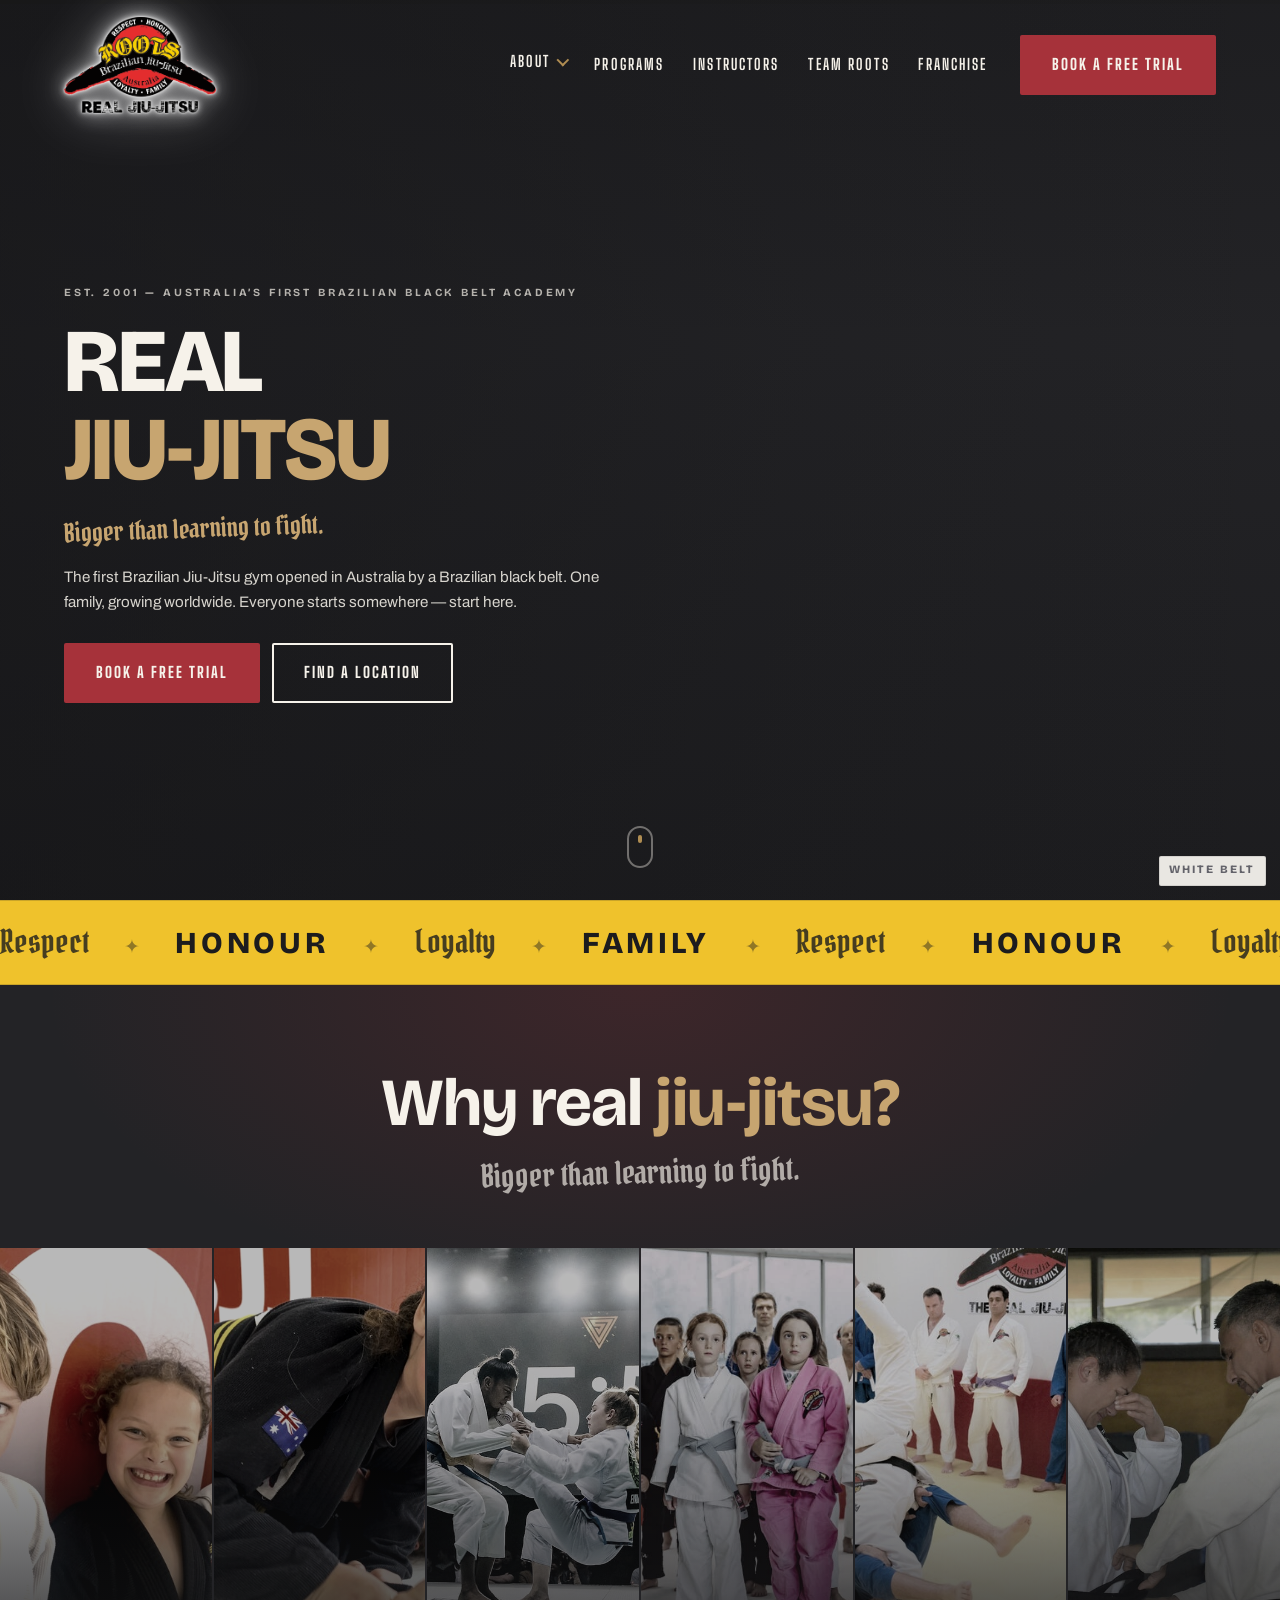
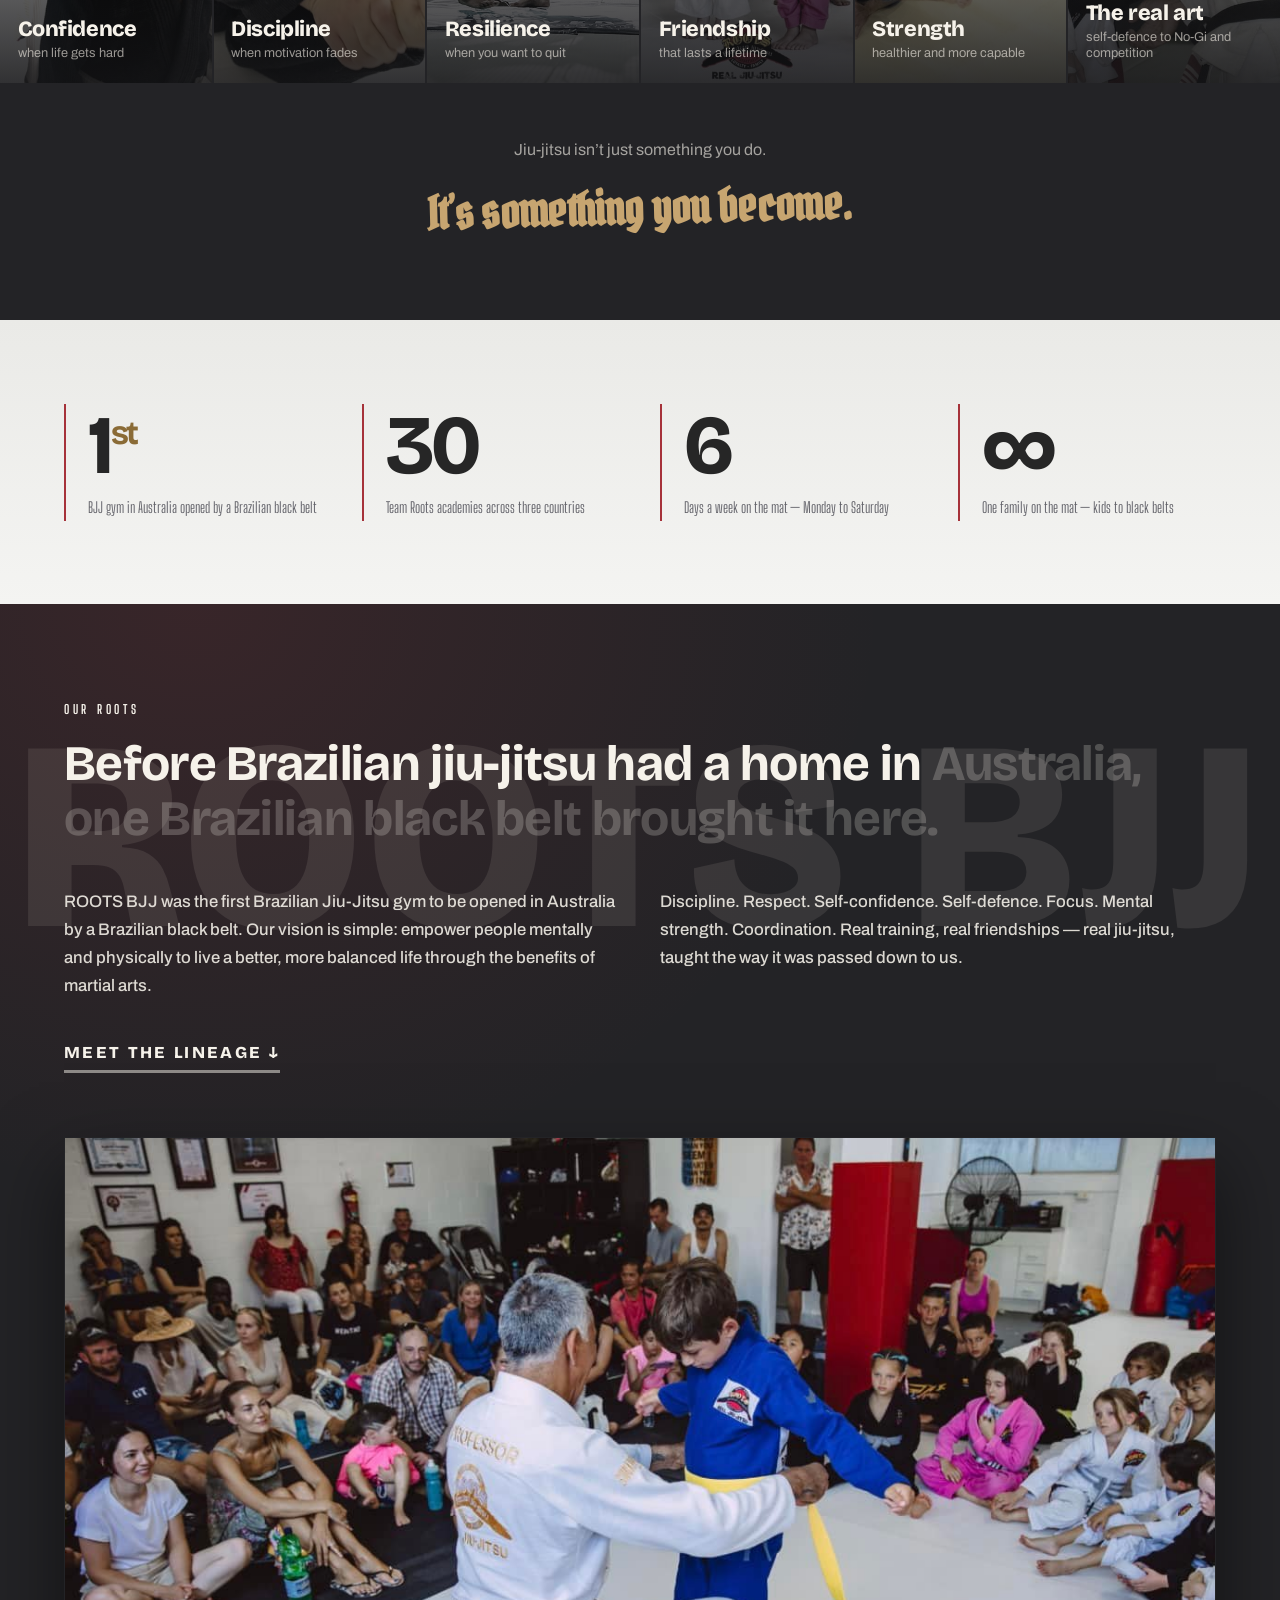
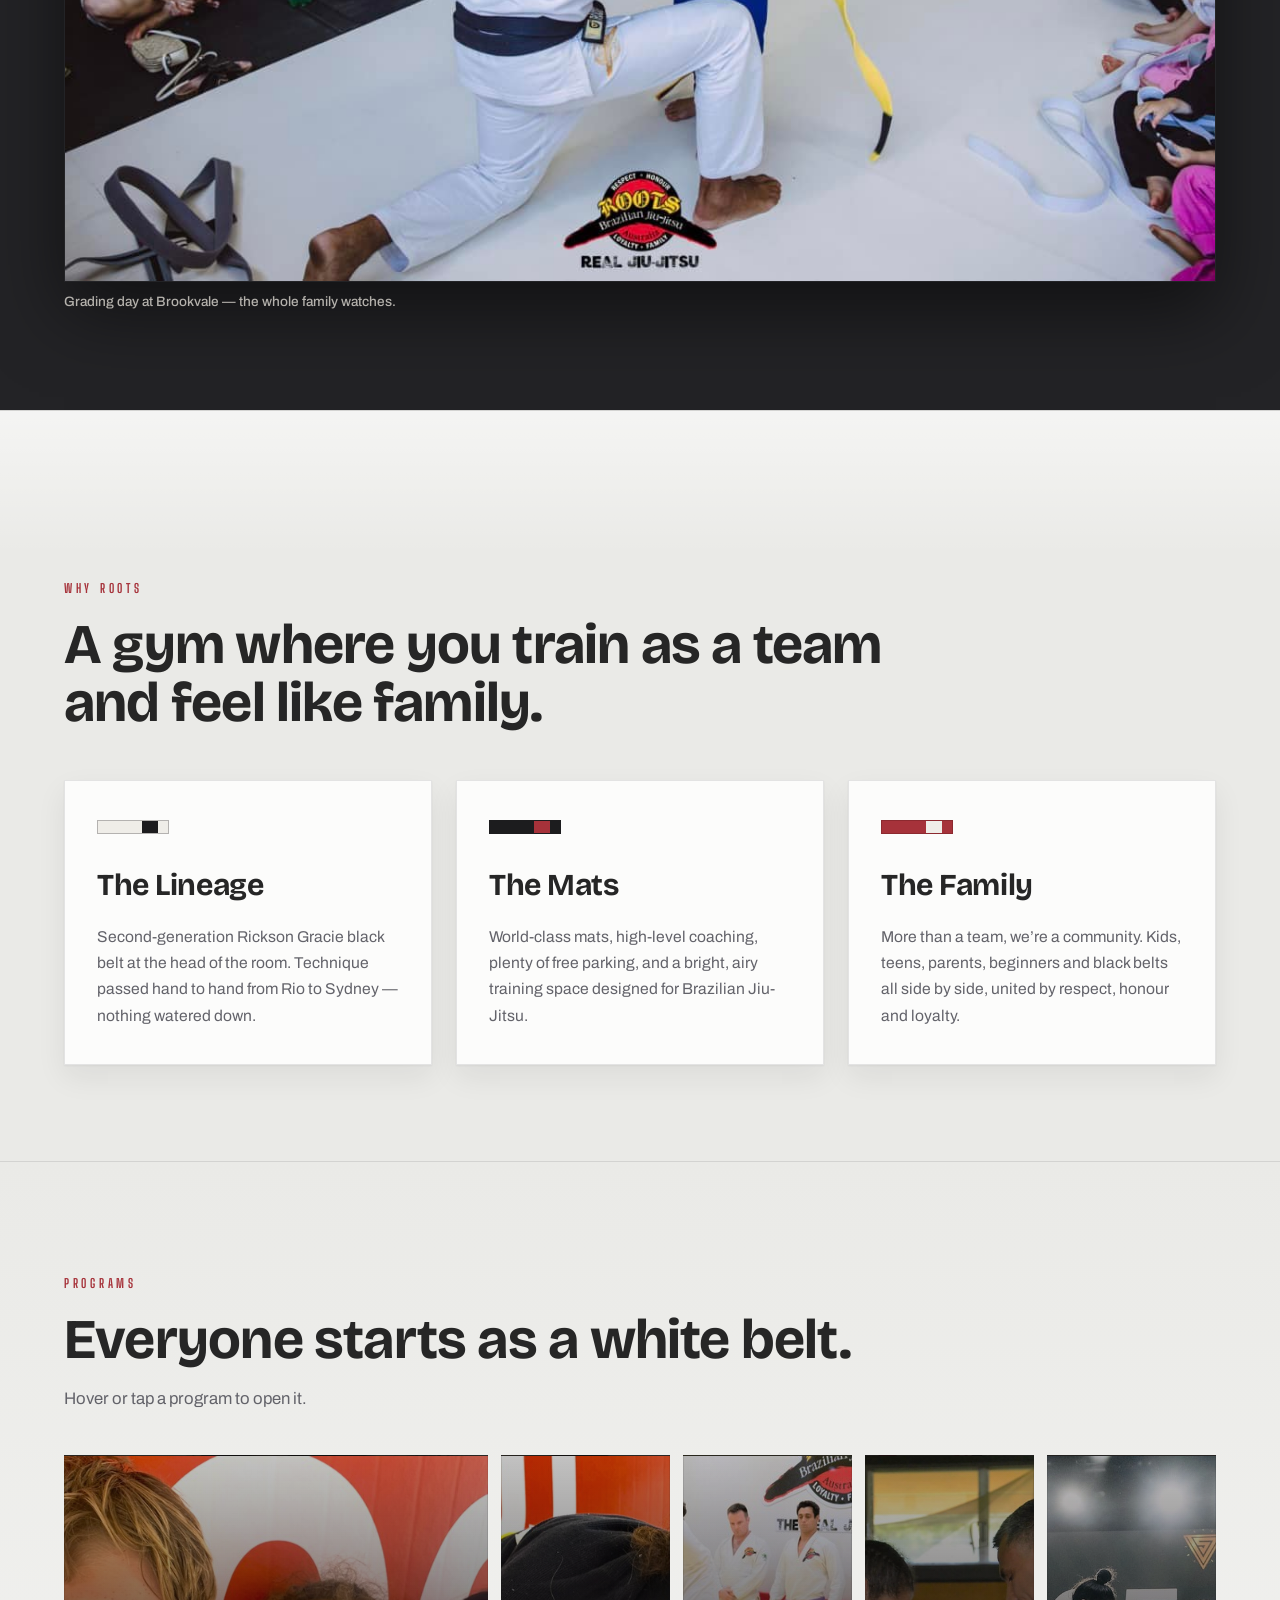
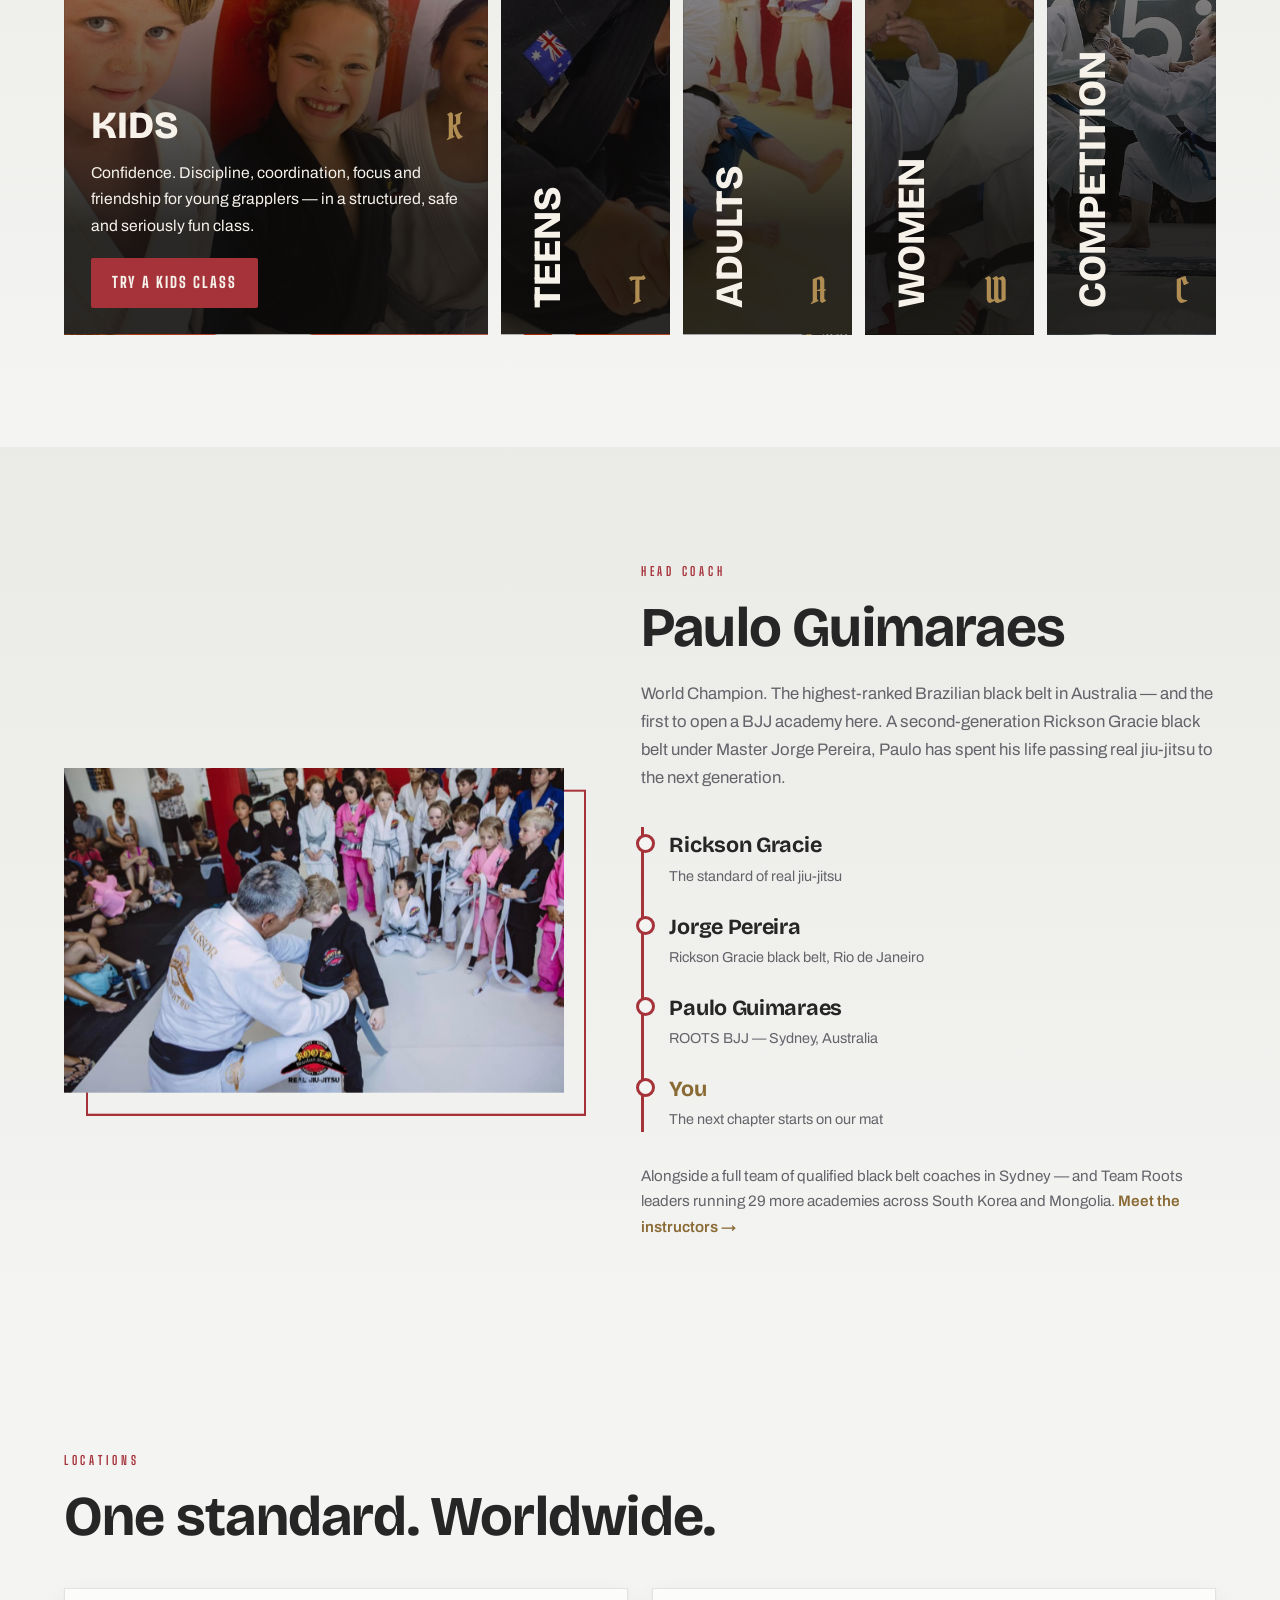
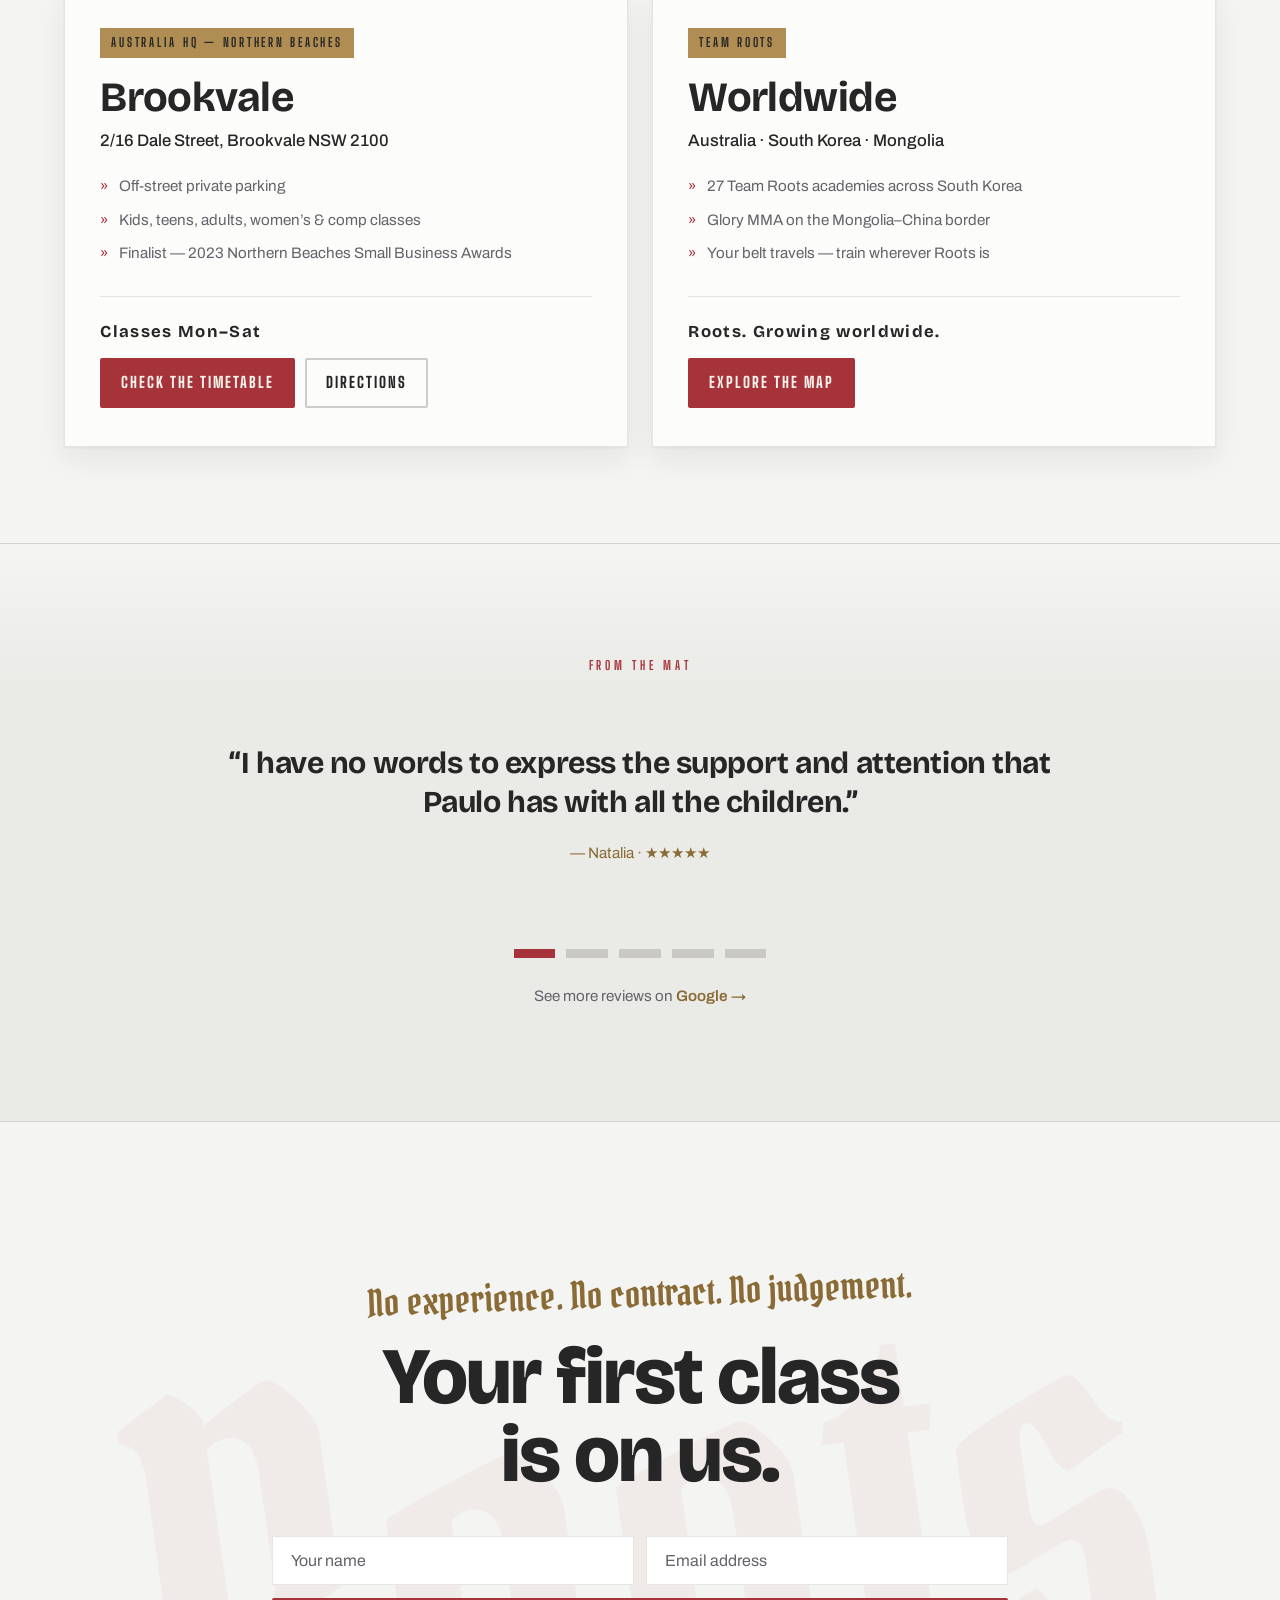
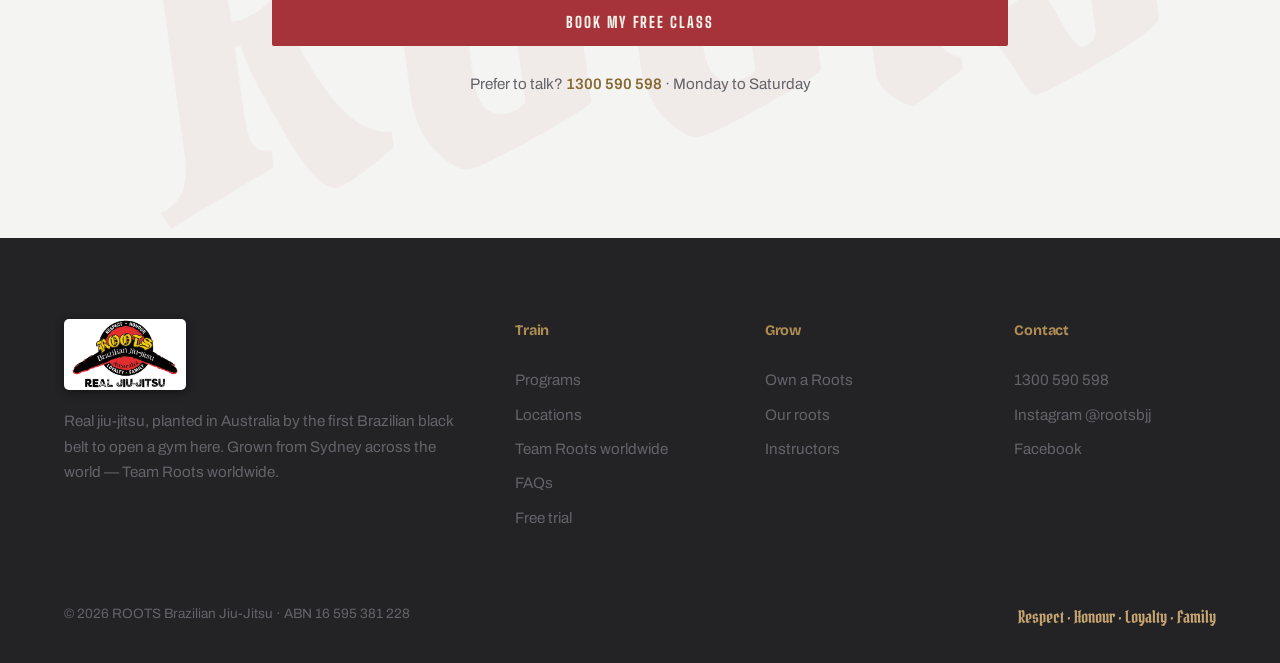
==== index.html @ 5ef687a7 "Site ROOTS BJJ: institucional, landing com booking engine e painel de trials Site estático em HTML/C" ====
<!DOCTYPE html>
<html lang="en">
<head>
<meta charset="UTF-8">
<meta name="viewport" content="width=device-width, initial-scale=1.0">
<title>ROOTS Brazilian Jiu-Jitsu — Real Jiu-Jitsu, Sydney</title>
<meta name="description" content="The first Brazilian Jiu-Jitsu gym opened in Australia by a Brazilian black belt. Kids, adults, women's and competition classes in Brookvale, Sydney — and Team Roots academies worldwide.">
<link rel="preconnect" href="https://fonts.googleapis.com">
<link rel="preconnect" href="https://fonts.gstatic.com" crossorigin>
<link href="https://fonts.googleapis.com/css2?family=Bricolage+Grotesque:opsz,wght@12..96,400..800&family=Big+Shoulders+Display:wght@500;700;800&family=Pirata+One&family=Archivo:ital,wght@0,400;0,500;0,600;0,700;1,400&display=swap" rel="stylesheet">
<link rel="stylesheet" href="styles.css">
<link rel="icon" type="image/png" href="assets/logo.png">
</head>
<body class="has-dark-hero">

<!-- Belt scroll progress (signature) -->
<div class="belt-progress" aria-hidden="true">
  <div class="belt-progress__fill" id="beltFill"><span class="belt-progress__bar" id="beltBar"></span></div>
  <span class="belt-progress__label" id="beltLabel">WHITE BELT</span>
</div>

<!-- ============ NAV ============ -->
<header class="nav" id="nav">
  <a href="#top" class="nav__logo"><img src="assets/logo-mark.png" alt="ROOTS Brazilian Jiu-Jitsu">
  </a>
  <nav class="nav__links" id="navLinks" aria-label="Main">
    <div class="nav__drop">
      <button class="nav__droptrigger" aria-expanded="false" aria-haspopup="true">About</button>
      <div class="nav__dropmenu">
        <a href="history.html">BJJ History</a>
        <a href="history-brazil.html">BJJ in Brazil</a>
        <a href="lineage.html">Lineage</a>
        <a href="grading.html">Grading System</a>
        <a href="women.html">Women&rsquo;s BJJ</a>
        <a href="faqs.html">FAQs</a>
      </div>
    </div>
    <a href="#programs">Programs</a>
    <a href="instructors.html">Instructors</a>
    <a href="academies.html">Team Roots</a>
    <a href="franchise.html">Franchise</a>
  </nav>
  <a href="#trial" class="btn btn--gold nav__cta">Book a free trial</a>
  <button class="nav__burger" id="burger" aria-label="Open menu" aria-expanded="false">
    <span></span><span></span><span></span>
  </button>
</header>

<!-- ============ HERO ============ -->
<section class="hero" id="top">
  <div class="hero__bg" data-parallax="0.25">
    <img src="assets/ref4.jpg" alt="ROOTS black belt professors on the mat in front of the red academy wall">
  </div>
  <div class="hero__scrim" aria-hidden="true"></div>

  <div class="hero__content">
    <p class="hero__eyebrow reveal">Est. 2001 &mdash; Australia&rsquo;s first Brazilian black belt academy</p>
    <h1 class="hero__title">
      <span class="hero__line"><span>REAL</span></span>
      <span class="hero__line hero__line--outline"><span>JIU&#8209;JITSU</span></span>
    </h1>
    <p class="hero__script reveal">Bigger than learning to fight.</p>
    <p class="hero__sub reveal">The first Brazilian Jiu-Jitsu gym opened in Australia by a Brazilian black belt.
      One family, growing worldwide. Everyone starts somewhere &mdash; start here.</p>
    <div class="hero__ctas reveal">
      <a href="#trial" class="btn btn--gold">Book a free trial</a>
      <a href="#locations" class="btn btn--ghost">Find a location</a>
    </div>
  </div>

  <div class="hero__scrollcue" aria-hidden="true"><span></span></div>
</section>

<!-- ============ VALUES MARQUEE ============ -->
<div class="marquee" aria-hidden="true">
  <div class="marquee__track">
    <span class="marquee__group">
      <em>Respect</em><i>&#10022;</i><b>Honour</b><i>&#10022;</i><em>Loyalty</em><i>&#10022;</i><b>Family</b><i>&#10022;</i>
      <em>Respect</em><i>&#10022;</i><b>Honour</b><i>&#10022;</i><em>Loyalty</em><i>&#10022;</i><b>Family</b><i>&#10022;</i>
      <em>Respect</em><i>&#10022;</i><b>Honour</b><i>&#10022;</i><em>Loyalty</em><i>&#10022;</i><b>Family</b><i>&#10022;</i>
    </span>
    <span class="marquee__group" aria-hidden="true">
      <em>Respect</em><i>&#10022;</i><b>Honour</b><i>&#10022;</i><em>Loyalty</em><i>&#10022;</i><b>Family</b><i>&#10022;</i>
      <em>Respect</em><i>&#10022;</i><b>Honour</b><i>&#10022;</i><em>Loyalty</em><i>&#10022;</i><b>Family</b><i>&#10022;</i>
      <em>Respect</em><i>&#10022;</i><b>Honour</b><i>&#10022;</i><em>Loyalty</em><i>&#10022;</i><b>Family</b><i>&#10022;</i>
    </span>
  </div>
</div>

<!-- ============ WHY REAL JIU-JITSU — full-bleed, one word per frame ==== -->
<section class="why" id="why">
  <header class="why__head">
    <h2 class="why__title reveal">Why real <span>jiu&#8209;jitsu?</span></h2>
    <p class="why__lead reveal">Bigger than learning to fight.</p>
  </header>

  <div class="why__wall">
    <figure class="why__tile reveal">
      <img src="assets/photos/kids-class.jpg" alt="Kids in gis at ROOTS Brookvale" loading="lazy">
      <figcaption><b>Confidence</b><span>when life gets hard</span></figcaption>
    </figure>
    <figure class="why__tile reveal">
      <img src="assets/photos/teens-grading.jpg" alt="A teen training on the mat" loading="lazy">
      <figcaption><b>Discipline</b><span>when motivation fades</span></figcaption>
    </figure>
    <figure class="why__tile reveal">
      <img src="assets/photos/dhulassi.jpg" alt="A ROOTS competitor under the lights" loading="lazy">
      <figcaption><b>Resilience</b><span>when you want to quit</span></figcaption>
    </figure>
    <figure class="why__tile reveal">
      <img src="assets/ref3.jpg" alt="The ROOTS kids team lined up together" loading="lazy">
      <figcaption><b>Friendship</b><span>that lasts a lifetime</span></figcaption>
    </figure>
    <figure class="why__tile reveal">
      <img src="assets/photos/adults-training.jpg" alt="Adults drilling live in class" loading="lazy">
      <figcaption><b>Strength</b><span>healthier and more capable</span></figcaption>
    </figure>
    <figure class="why__tile reveal">
      <img src="assets/photos/phillipa.jpg" alt="Professor Paulo tying a new black belt" loading="lazy">
      <figcaption><b>The real art</b><span>self-defence to No-Gi and competition</span></figcaption>
    </figure>
  </div>

  <p class="why__become reveal">Jiu-jitsu isn&rsquo;t just something you do.<br><span>It&rsquo;s something you become.</span></p>
</section>

<!-- ============ STATS ============ -->
<section class="stats">
  <div class="stats__grid">
    <div class="stat reveal">
      <span class="stat__num">1<sup>st</sup></span>
      <span class="stat__label">BJJ gym in Australia opened by a Brazilian black belt</span>
    </div>
    <div class="stat reveal">
      <span class="stat__num">30</span>
      <span class="stat__label">Team Roots academies across three countries</span>
    </div>
    <div class="stat reveal">
      <span class="stat__num">6</span>
      <span class="stat__label">Days a week on the mat &mdash; Monday to Saturday</span>
    </div>
    <div class="stat reveal">
      <span class="stat__num">&infin;</span>
      <span class="stat__label">One family on the mat &mdash; kids to black belts</span>
    </div>
  </div>
</section>

<!-- ============ STORY (the red wall) ============ -->
<section class="story" id="story">
  <div class="story__inner">
    <p class="section-eyebrow section-eyebrow--bone reveal">Our roots</p>
    <h2 class="story__statement" id="storyStatement">
      Before Brazilian jiu-jitsu had a home in Australia,
      one Brazilian black belt brought it here.
    </h2>
    <div class="story__cols reveal">
      <p>ROOTS BJJ was the first Brazilian Jiu-Jitsu gym to be opened in Australia by a Brazilian black belt.
        Our vision is simple: empower people mentally and physically to live a better, more balanced life
        through the benefits of martial arts.</p>
      <p>Discipline. Respect. Self-confidence. Self-defence. Focus. Mental strength. Coordination.
        Real training, real friendships &mdash; real jiu-jitsu, taught the way it was passed down to us.</p>
    </div>
    <a href="#professor" class="story__link reveal">Meet the lineage <span aria-hidden="true">&darr;</span></a>
  </div>
  <div class="story__photo">
    <img src="assets/ref1.jpg" alt="Professor Paulo Guimaraes tying a new belt on a young student while families watch">
    <figcaption>Grading day at Brookvale &mdash; the whole family watches.</figcaption>
  </div>
</section>

<!-- ============ PILLARS ============ -->
<section class="pillars">
  <p class="section-eyebrow reveal">Why ROOTS</p>
  <h2 class="section-title reveal">A gym where you train as a team<br>and feel like family.</h2>
  <div class="pillars__list">
    <article class="pillar reveal" data-tilt>
      <span class="pillar__belt pillar__belt--white" aria-hidden="true"></span>
      <h3>The Lineage</h3>
      <p>Second-generation Rickson Gracie black belt at the head of the room. Technique passed hand to hand
        from Rio to Sydney &mdash; nothing watered down.</p>
    </article>
    <article class="pillar reveal" data-tilt>
      <span class="pillar__belt pillar__belt--black" aria-hidden="true"></span>
      <h3>The Mats</h3>
      <p>World-class mats, high-level coaching, plenty of free parking, and a bright, airy
        training space designed for Brazilian Jiu-Jitsu.</p>
    </article>
    <article class="pillar reveal" data-tilt>
      <span class="pillar__belt pillar__belt--red" aria-hidden="true"></span>
      <h3>The Family</h3>
      <p>More than a team, we&rsquo;re a community. Kids, teens, parents, beginners and black belts
        all side by side, united by respect, honour and loyalty.</p>
    </article>
  </div>
</section>

<!-- ============ PROGRAMS (accordion) ============ -->
<section class="programs" id="programs">
  <p class="section-eyebrow reveal">Programs</p>
  <h2 class="section-title reveal">Everyone starts as a white belt.</h2>
  <p class="section-sub reveal">Hover or tap a program to open it.</p>

  <div class="acc" id="accordion">
    <article class="acc__item is-open" style="--img:url('assets/photos/kids-class.jpg')">
      <header><h3>Kids</h3><span class="acc__index">K</span></header>
      <div class="acc__body">
        <p>Confidence. Discipline, coordination, focus and friendship for young grapplers &mdash;
          in a structured, safe and seriously fun class.</p>
        <a href="#trial" class="btn btn--small btn--gold">Try a kids class</a>
      </div>
    </article>
    <article class="acc__item" style="--img:url('assets/photos/teens-grading.jpg')">
      <header><h3>Teens</h3><span class="acc__index">T</span></header>
      <div class="acc__body">
        <p>A crucial stage of life deserves the right guidance. We help teens build confidence,
          discipline and strong values while developing the physical and mental foundations
          they&rsquo;ll carry into adulthood.</p>
        <a href="#trial" class="btn btn--small btn--gold">Try a teens class</a>
      </div>
    </article>
    <article class="acc__item" style="--img:url('assets/photos/adults-training.jpg')">
      <header><h3>Adults</h3><span class="acc__index">A</span></header>
      <div class="acc__body">
        <p>Whether you&rsquo;re here for the lifestyle or the podium, you&rsquo;ll find expert coaching,
          challenging training and a welcoming community. No experience needed &mdash; just step
          onto the mats.</p>
        <a href="#trial" class="btn btn--small btn--gold">Try an adults class</a>
      </div>
    </article>
    <article class="acc__item" style="--img:url('assets/photos/phillipa.jpg')">
      <header><h3>Women</h3><span class="acc__index">W</span></header>
      <div class="acc__body">
        <p>Get fit. Build confidence. Learn real self-defence. Train in a supportive women-only
          community. No experience needed.</p>
        <a href="#trial" class="btn btn--small btn--gold">Try a women&rsquo;s class</a>
      </div>
    </article>
    <article class="acc__item" style="--img:url('assets/photos/dhulassi.jpg')">
      <header><h3>Competition</h3><span class="acc__index">C</span></header>
      <div class="acc__body">
        <p>Success on the podium starts long before competition day. Every session develops the focus,
          discipline, determination and resilience needed to perform at your highest level.</p>
        <a href="#trial" class="btn btn--small btn--gold">Join comp training</a>
      </div>
    </article>
  </div>
</section>

<!-- ============ PROFESSOR / LINEAGE ============ -->
<section class="professor" id="professor">
  <div class="professor__photo" data-parallax="0.12">
    <img src="assets/ref2.jpg" alt="Professor Paulo Guimaraes promoting a young student in front of the class">
  </div>
  <div class="professor__content">
    <p class="section-eyebrow reveal">Head Coach</p>
    <h2 class="section-title reveal">Paulo Guimaraes</h2>
    <p class="professor__bio reveal">World Champion. The highest-ranked Brazilian black belt in Australia &mdash;
      and the first to open a BJJ academy here. A second-generation Rickson Gracie black belt under
      Master Jorge Pereira, Paulo has spent his life passing real jiu-jitsu to the next generation.</p>

    <ol class="lineage reveal" aria-label="Lineage">
      <li><span class="lineage__who">Rickson Gracie</span><span class="lineage__what">The standard of real jiu-jitsu</span></li>
      <li><span class="lineage__who">Jorge Pereira</span><span class="lineage__what">Rickson Gracie black belt, Rio de Janeiro</span></li>
      <li><span class="lineage__who">Paulo Guimaraes</span><span class="lineage__what">ROOTS BJJ &mdash; Sydney, Australia</span></li>
      <li class="lineage__you"><span class="lineage__who">You</span><span class="lineage__what">The next chapter starts on our mat</span></li>
    </ol>

    <p class="professor__team reveal">Alongside a full team of qualified black belt coaches in Sydney &mdash;
      and Team Roots leaders running 29 more academies across South Korea and Mongolia.
      <a href="instructors.html" class="professor__worldlink">Meet the instructors &rarr;</a></p>
  </div>
</section>

<!-- ============ LOCATIONS ============ -->
<section class="locations" id="locations">
  <p class="section-eyebrow reveal">Locations</p>
  <h2 class="section-title reveal">One standard. Worldwide.</h2>
  <div class="locations__grid">
    <article class="loc reveal" data-tilt>
      <span class="loc__tag">Australia HQ &mdash; Northern Beaches</span>
      <h3>Brookvale</h3>
      <p class="loc__addr">2/16 Dale Street, Brookvale NSW 2100</p>
      <ul>
        <li>Off-street private parking</li>
        <li>Kids, teens, adults, women&rsquo;s &amp; comp classes</li>
        <li>Finalist &mdash; 2023 Northern Beaches Small Business Awards</li>
      </ul>
      <div class="loc__foot">
        <span>Classes Mon&ndash;Sat</span>
        <span class="loc__btns">
          <a class="btn btn--small btn--gold" href="https://www.rootsbjj.com.au/timetable-330213-728905.html" target="_blank" rel="noopener">Check the timetable</a>
          <a class="btn btn--small btn--ghost" href="https://maps.google.com/?q=2/16+Dale+Street+Brookvale+NSW+2100" target="_blank" rel="noopener">Directions</a>
        </span>
      </div>
    </article>
    <article class="loc loc--world reveal" data-tilt>
      <span class="loc__tag">Team Roots</span>
      <h3>Worldwide</h3>
      <p class="loc__addr">Australia &middot; South Korea &middot; Mongolia</p>
      <ul>
        <li>27 Team Roots academies across South Korea</li>
        <li>Glory MMA on the Mongolia&ndash;China border</li>
        <li>Your belt travels &mdash; train wherever Roots is</li>
      </ul>
      <div class="loc__foot">
        <span>Roots. Growing worldwide.</span>
        <a class="btn btn--small btn--gold" href="academies.html">Explore the map</a>
      </div>
    </article>
  </div>
</section>

<!-- ============ TESTIMONIALS ============ -->
<section class="voices">
  <p class="section-eyebrow reveal">From the mat</p>
  <div class="voices__stage">
    <blockquote class="voice is-active">
      <p>&ldquo;I have no words to express the support and attention that Paulo has with all the children.&rdquo;</p>
      <cite>&mdash; Natalia &middot; &#9733;&#9733;&#9733;&#9733;&#9733;</cite>
    </blockquote>
    <blockquote class="voice">
      <p>&ldquo;Such a great experience being part of this gym. Wish I&rsquo;d started my BJJ journey earlier!&rdquo;</p>
      <cite>&mdash; Roderick &middot; &#9733;&#9733;&#9733;&#9733;&#9733;</cite>
    </blockquote>
    <blockquote class="voice">
      <p>&ldquo;Paulo and the team are welcoming, friendly &amp; professional &mdash; they teach and lead by example.&rdquo;</p>
      <cite>&mdash; Matt &middot; &#9733;&#9733;&#9733;&#9733;&#9733;</cite>
    </blockquote>
    <blockquote class="voice">
      <p>&ldquo;My journey here has been life-changing, both mentally and physically.&rdquo;</p>
      <cite>&mdash; Matt, 43 &mdash; two years on the mat &middot; &#9733;&#9733;&#9733;&#9733;&#9733;</cite>
    </blockquote>
    <blockquote class="voice">
      <p>Five stars on Google &mdash; read what our families say about training at Roots.</p>
      <cite>&#9733;&#9733;&#9733;&#9733;&#9733; &mdash; <a href="https://share.google/QkVXt9Tm8a8Wcst5l" target="_blank" rel="noopener">Google Reviews</a></cite>
    </blockquote>
  </div>
  <div class="voices__nav" role="tablist" aria-label="Testimonials">
    <button class="voices__dot is-active" aria-label="Review 1"></button>
    <button class="voices__dot" aria-label="Review 2"></button>
    <button class="voices__dot" aria-label="Review 3"></button>
    <button class="voices__dot" aria-label="Review 4"></button>
    <button class="voices__dot" aria-label="Review 5"></button>
  </div>
  <p class="voices__more reveal">See more reviews on
    <a href="https://share.google/QkVXt9Tm8a8Wcst5l" target="_blank" rel="noopener">Google &rarr;</a></p>
</section>

<!-- ============ CTA / TRIAL ============ -->
<section class="trial" id="trial">
  <span class="trial__mark" data-parallax="0.18" aria-hidden="true">Roots</span>
  <div class="trial__inner">
    <p class="trial__script reveal">No experience. No contract. No judgement.</p>
    <h2 class="trial__title reveal">Your first class<br>is on us.</h2>
    <form class="trial__form reveal" id="trialForm" novalidate>
      <div class="trial__row">
        <label class="sr-only" for="f-name">Name</label>
        <input id="f-name" name="name" type="text" placeholder="Your name" required autocomplete="name">
        <label class="sr-only" for="f-email">Email</label>
        <input id="f-email" name="email" type="email" placeholder="Email address" required autocomplete="email">
      </div>
      <div class="trial__row">
        <button type="submit" class="btn btn--gold trial__submit">Book my free class</button>
      </div>
      <p class="trial__ok" id="trialOk" hidden>&#10003; Osu! We&rsquo;ll be in touch to lock in your first class.
        Can&rsquo;t wait? Call <a href="tel:1300590598">1300 590 598</a>.</p>
    </form>
    <p class="trial__alt reveal">Prefer to talk? <a href="tel:1300590598">1300 590 598</a> &middot; Monday to Saturday</p>
  </div>
</section>

<!-- ============ FOOTER ============ -->
<footer class="footer">
  <div class="footer__top">
    <div class="footer__brand">
      <img src="assets/logo.png" alt="ROOTS Brazilian Jiu-Jitsu">
      <p>Real jiu-jitsu, planted in Australia by the first Brazilian black belt to open a gym here.
        Grown from Sydney across the world &mdash; Team Roots worldwide.</p>
    </div>
    <nav class="footer__col" aria-label="Train">
      <h4>Train</h4>
      <a href="#programs">Programs</a>
      <a href="#locations">Locations</a>
      <a href="academies.html">Team Roots worldwide</a>
      <a href="faqs.html">FAQs</a>
      <a href="#trial">Free trial</a>
    </nav>
    <nav class="footer__col" aria-label="Grow">
      <h4>Grow</h4>
      <a href="franchise.html">Own a Roots</a>
      <a href="#story">Our roots</a>
      <a href="instructors.html">Instructors</a>
    </nav>
    <div class="footer__col">
      <h4>Contact</h4>
      <a href="tel:1300590598">1300 590 598</a>
      <a href="https://instagram.com/rootsbjj" target="_blank" rel="noopener">Instagram @rootsbjj</a>
      <a href="https://facebook.com/rootsbjj" target="_blank" rel="noopener">Facebook</a>
    </div>
  </div>
  <div class="footer__bottom">
    <span>&copy; 2026 ROOTS Brazilian Jiu-Jitsu &middot; ABN 16 595 381 228</span>
    <span class="footer__values">Respect &middot; Honour &middot; Loyalty &middot; Family</span>
  </div>
</footer>

<script src="app.js"></script>
</body>
</html>
---- styles.css ----
/* ============================================================
   ROOTS BJJ — Real Jiu-Jitsu
   Palette: gi-black / mat-red / logo-gold / bone
   Type: Big Shoulders Display (display) · Pirata One (blackletter
   accent) · Archivo (body)
   ============================================================ */

:root {
  /* ═══ Palette: "lineage house" ═══
     Warm parchment grounds in three depths, espresso ink, clay red and
     antique brass. Softer and deeper than the original poster palette —
     the sophistication comes from tonal range, not from more contrast. */

  /* neutral ground (temporário — o pergaminho quente está comentado abaixo) */
  --paper:      #F4F4F2;   /* primary ground */
  --paper-2:    #EAEAE7;   /* second band — this is what kills flat fields */
  --paper-3:    #DDDDD9;   /* inset / deepest light tone */
  /* pergaminho quente anterior:  #F1EDE5 / #E7E0D4 / #DAD1C1 */
  --panel-dark: #232326;   /* dark anchors: footer, map board */
  --panel-warm: #2E2E32;   /* lifted dark, for cards on dark */
  --hero-bg:    #232326;   /* ← placeholder do herói; troca por vídeo depois */

  --ink:        #262626;   /* headings */
  --smoke:      #63636A;   /* body copy */
  --bone:       #F6F2EA;   /* type on dark / on clay */

  --red:        #A6323A;   /* the softened ROOTS red — clay, not siren */
  --red-deep:   #7C2329;
  --red-wash:   rgba(166, 50, 58, 0.035);

  --gold:       #B08D52;   /* antique brass, replaces the signage yellow */
  --gold-soft:  #C7A570;
  --gold-ink:   #8A6B36;   /* brass, legible as text on light */

  --olive:      #5B6151;   /* tertiary depth — tatami / eucalyptus */

  --ink-2:      #E7E0D4;   /* back-compat alias for the old card ground */
  --line:       rgba(28, 28, 30, 0.11);
  --line-firm:  rgba(28, 28, 30, 0.21);

  --font-display: "Bricolage Grotesque", "Archivo", sans-serif;
  --font-label: "Big Shoulders Display", sans-serif;
  --font-script: "Pirata One", serif;
  --font-body: "Archivo", sans-serif;

  --pad: clamp(1.25rem, 5vw, 5rem);
  --nav-h: 7.4rem;   /* alta o bastante para o logo grande nao cortar */
}

* { margin: 0; padding: 0; box-sizing: border-box; }

html { scroll-behavior: smooth; }

body {
  background: var(--paper);
  color: var(--ink);
  font-family: var(--font-body);
  font-size: 1.0625rem;
  line-height: 1.6;
  overflow-x: hidden;
  -webkit-font-smoothing: antialiased;
}

img { display: block; max-width: 100%; }

a { color: inherit; }

.sr-only {
  position: absolute; width: 1px; height: 1px;
  clip-path: inset(50%); overflow: hidden; white-space: nowrap;
}

/* film grain over everything */
body::after {
  content: "";
  position: fixed; inset: -50%;
  pointer-events: none;
  z-index: 999;
  opacity: 0.035;
  background-image: url("data:image/svg+xml,%3Csvg xmlns='http://www.w3.org/2000/svg' width='240' height='240'%3E%3Cfilter id='n'%3E%3CfeTurbulence type='fractalNoise' baseFrequency='0.9' numOctaves='2'/%3E%3C/filter%3E%3Crect width='100%25' height='100%25' filter='url(%23n)'/%3E%3C/svg%3E");
  animation: grain 6s steps(8) infinite;
}
@keyframes grain {
  0%,100% { transform: translate(0,0); } 25% { transform: translate(-2%,3%); }
  50% { transform: translate(3%,-2%); } 75% { transform: translate(-3%,-3%); }
}

/* ============ Belt progress (signature) ============ */
.belt-progress {
  position: fixed; top: 0; left: 0; right: 0;
  height: 6px; z-index: 1002;
  background: rgba(27,22,17,0.1);
}
.belt-progress__fill {
  height: 100%; width: 100%;
  transform: scaleX(0); transform-origin: left;
}
.belt-progress__bar {
  display: block; height: 100%;
  background: var(--belt-color, #f2eee6);
  box-shadow: 0 0 12px rgba(200,16,46,0.35);
  transition: background 0.6s ease;
}
.belt-progress__label {
  position: fixed; bottom: 14px; right: 14px;
  font-family: var(--font-display);
  font-weight: 800; font-size: 0.7rem; letter-spacing: 0.18em;
  color: var(--smoke);
  background: rgba(251,249,244,0.92);
  border: 1px solid var(--line);
  padding: 0.3rem 0.6rem; border-radius: 2px;
  opacity: 0; transform: translateY(-4px);
  transition: opacity 0.4s, transform 0.4s;
  pointer-events: none;
}
.belt-progress__label.is-visible { opacity: 1; transform: none; }

/* the footer keeps the plated logo — reads as a gi patch on the dark band */
.footer__brand img {
  border-radius: 5px;
  box-shadow: 0 2px 10px rgba(0,0,0,0.45);
}

/* ============ Buttons ============ */
.btn {
  display: inline-block;
  font-family: var(--font-display);
  font-weight: 800;
  font-size: 1.05rem;
  letter-spacing: 0.09em;
  text-transform: uppercase;
  text-decoration: none;
  padding: 0.95rem 1.9rem;
  border: 2px solid transparent;
  cursor: pointer;
  transition: transform 0.25s cubic-bezier(.2,.9,.3,1.4), background 0.25s, color 0.25s, border-color 0.25s;
  will-change: transform;
}
.btn--gold { background: var(--gold); color: var(--ink); }
.btn--gold:hover { background: var(--ink); color: var(--bone); transform: translateY(-2px); }
.btn--ghost { border-color: var(--ink); color: var(--ink); background: transparent; }
.btn--ghost:hover { background: var(--ink); color: var(--bone); transform: translateY(-2px); }
.btn--dark { background: var(--ink); color: var(--bone); }
.btn--dark:hover { background: var(--red); color: var(--bone); transform: translateY(-2px); }
/* ghost buttons that live on dark imagery keep their light face */
.hero .btn--ghost, .world__reset { border-color: var(--bone); color: var(--bone); }
.hero .btn--ghost:hover, .world__reset:hover { background: var(--bone); color: var(--ink); }
.btn--small { font-size: 0.85rem; padding: 0.65rem 1.2rem; }

/* ============ Nav ============ */
.nav {
  position: fixed; top: 6px; left: 0; right: 0;
  z-index: 1000;
  display: flex; align-items: center; gap: 2rem;
  height: var(--nav-h);
  padding: 0 var(--pad);
  transition: background 0.4s, backdrop-filter 0.4s, height 0.4s, box-shadow 0.4s;
}
.nav.is-scrolled {
  background: rgba(244,244,242,0.9);
  backdrop-filter: blur(14px);
  -webkit-backdrop-filter: blur(14px);
  height: 4.8rem;
  box-shadow: 0 1px 0 var(--line);
}
.nav__logo img {
  /* o logo manda no tamanho — a barra cresce para caber (ver --nav-h) */
  height: clamp(4.4rem, 7.5vw, 6.6rem);
  transition: height 0.4s, filter 0.4s;
  filter: drop-shadow(0 6px 18px rgba(27,22,17,0.22));
}
.nav.is-scrolled .nav__logo img { height: 3.6rem; }
/* over the dark photo hero the crest gets a light halo so the black
   boomerang and lettering never sink into the image */
.has-dark-hero .nav:not(.is-scrolled) .nav__logo img {
  /* the crest's boomerang is black — on a dark hero it needs a real halo */
  filter:
    drop-shadow(0 0 1px rgba(255,255,255,0.95))
    drop-shadow(0 0 3px rgba(255,255,255,0.8))
    drop-shadow(0 0 10px rgba(255,255,255,0.55))
    drop-shadow(0 0 26px rgba(255,255,255,0.3));
}
.nav__links {
  display: flex; gap: 1.8rem; margin-left: auto;
}
.nav__links a {
  font-family: var(--font-display);
  font-weight: 700; font-size: 0.95rem;
  letter-spacing: 0.14em; text-transform: uppercase;
  text-decoration: none; color: var(--ink);
  position: relative; padding: 0.3rem 0;
}
/* over the dark photo hero, nav links stay light until scroll (desktop) */
@media (min-width: 901px) {
  .has-dark-hero .nav:not(.is-scrolled) .nav__links a,
  .has-dark-hero .nav:not(.is-scrolled) .nav__droptrigger { color: var(--bone); }
}
.has-dark-hero .nav:not(.is-scrolled) .nav__burger span { background: var(--bone); }
.nav__links a::after {
  content: ""; position: absolute; left: 0; bottom: 0;
  width: 100%; height: 2px; background: var(--red);
  transform: scaleX(0); transform-origin: right;
  transition: transform 0.3s ease;
}
.nav__links a:hover::after { transform: scaleX(1); transform-origin: left; }
.nav__cta { white-space: nowrap; }

/* nav dropdown (About) */
.nav__drop { position: relative; }
.nav__droptrigger {
  background: none; border: 0; cursor: pointer;
  font-family: var(--font-display);
  font-weight: 700; font-size: 0.95rem;
  letter-spacing: 0.14em; text-transform: uppercase;
  color: var(--ink);
  padding: 0.3rem 0;
  display: inline-flex; align-items: center; gap: 0.4rem;
}
.nav__droptrigger::after {
  content: "";
  width: 0.45em; height: 0.45em;
  border-right: 2px solid var(--gold);
  border-bottom: 2px solid var(--gold);
  transform: rotate(45deg) translateY(-2px);
  transition: transform 0.25s;
}
.nav__drop.is-open .nav__droptrigger::after,
.nav__drop:hover .nav__droptrigger::after { transform: rotate(225deg) translateY(-2px); }
.nav__dropmenu {
  position: absolute; top: calc(100% + 0.9rem); left: -1.2rem;
  min-width: 15rem;
  background: rgba(251,249,244,0.98);
  border: 1px solid var(--line);
  border-top: 3px solid var(--red);
  box-shadow: 0 18px 40px rgba(27,22,17,0.12);
  padding: 0.7rem 0;
  display: grid;
  opacity: 0; transform: translateY(-6px);
  pointer-events: none;
  transition: opacity 0.25s, transform 0.25s;
}
.nav__drop.is-open .nav__dropmenu,
.nav__drop:hover .nav__dropmenu,
.nav__drop:focus-within .nav__dropmenu {
  opacity: 1; transform: none; pointer-events: auto;
}
.nav__dropmenu a {
  font-family: var(--font-display);
  font-weight: 700; font-size: 0.9rem;
  letter-spacing: 0.12em; text-transform: uppercase;
  text-decoration: none; color: var(--ink);
  padding: 0.55rem 1.2rem;
}
.nav__dropmenu a:hover { background: var(--red); color: var(--bone); }
.nav__burger {
  display: none;
  background: none; border: 0; cursor: pointer;
  flex-direction: column; gap: 5px; padding: 8px;
  margin-left: auto;
}
.nav__burger span {
  width: 26px; height: 2px; background: var(--ink);
  transition: transform 0.3s, opacity 0.3s;
}

/* ============ Hero ============ */
.hero {
  position: relative;
  min-height: 100svh;
  display: grid; place-items: center;
  overflow: hidden;
  isolation: isolate;
}
.hero__bg {
  position: absolute; inset: -12% 0;
  z-index: -3;
  will-change: transform;
}
.hero__bg img {
  width: 100%; height: 100%;
  object-fit: cover; object-position: center 30%;
  filter: saturate(0.9) contrast(1.05);
}
.hero__scrim {
  position: absolute; inset: 0; z-index: -2;
  background:
    linear-gradient(180deg, rgba(12,10,9,0.72) 0%, rgba(12,10,9,0.45) 40%, rgba(12,10,9,0.9) 100%),
    radial-gradient(90% 60% at 50% 45%, transparent 30%, rgba(12,10,9,0.55) 100%);
}
.hero__content {
  text-align: center;
  padding: calc(var(--nav-h) + 3rem) var(--pad) 5rem;
  max-width: 68rem;
}
.hero__eyebrow {
  font-family: var(--font-display);
  font-weight: 700; font-size: clamp(0.8rem, 1.6vw, 1rem);
  letter-spacing: 0.32em; text-transform: uppercase;
  color: var(--gold);
  margin-bottom: 1.4rem;
}
.hero__title {
  font-family: var(--font-display);
  font-weight: 800;
  font-size: clamp(4.4rem, 16.5vw, 13.5rem);
  line-height: 0.86;
  text-transform: uppercase;
  letter-spacing: 0.01em;
  color: var(--bone);
}
.hero__line { display: block; overflow: hidden; }
.hero__line span {
  display: block;
  transform: translateY(110%);
  animation: riseUp 0.9s cubic-bezier(.2,.75,.2,1) forwards;
}
.hero__line:nth-child(2) span { animation-delay: 0.12s; }
.hero__line--outline span {
  color: transparent;
  -webkit-text-stroke: 2px var(--bone);
}
@keyframes riseUp { to { transform: translateY(0); } }

.hero__script {
  font-family: var(--font-script);
  font-size: clamp(1.7rem, 4vw, 2.8rem);
  color: var(--gold);
  margin: 1.2rem 0 1rem;
  rotate: -2deg;
}
.hero__sub {
  max-width: 44rem;
  margin: 0 auto 2.2rem;
  color: var(--bone);
  opacity: 0.85;
}
.hero__ctas { display: flex; gap: 1rem; justify-content: center; flex-wrap: wrap; }

.hero__scrollcue {
  position: absolute; bottom: 2rem; left: 50%;
  translate: -50% 0;
  width: 26px; height: 42px;
  border: 2px solid rgba(242,238,230,0.4);
  border-radius: 20px;
}
.hero__scrollcue span {
  position: absolute; top: 7px; left: 50%;
  width: 4px; height: 8px; border-radius: 4px;
  background: var(--gold);
  translate: -50% 0;
  animation: cue 1.8s ease-in-out infinite;
}
@keyframes cue { 0%,100% { transform: translateY(0); opacity: 1; } 60% { transform: translateY(14px); opacity: 0.2; } }

/* ============ Marquee ============ */
.marquee {
  border-top: 1px solid var(--line);
  border-bottom: 1px solid var(--line);
  background: var(--red);
  overflow: hidden;
  padding: 0.9rem 0;
  rotate: 0deg;
}
.marquee__track {
  display: flex; width: max-content;
  animation: marquee 28s linear infinite;
}
.marquee__group {
  display: flex; align-items: baseline; gap: 2.2rem;
  padding-right: 2.2rem;
  white-space: nowrap;
}
.marquee__group em {
  font-family: var(--font-script);
  font-style: normal;
  font-size: 2rem;
  color: var(--ink);
}
.marquee__group b {
  font-family: var(--font-display);
  font-weight: 800; font-size: 1.9rem;
  letter-spacing: 0.12em; text-transform: uppercase;
  color: var(--bone);
}
.marquee__group i { color: var(--gold); font-size: 1.2rem; font-style: normal; }
@keyframes marquee { to { transform: translateX(-50%); } }

/* ============ Why real jiu-jitsu ============ */
.why {
  padding: clamp(4rem, 8vw, 6.5rem) var(--pad);
  text-align: center;
  border-bottom: 1px solid var(--line);
  background:
    radial-gradient(70% 80% at 50% 0%, rgba(200,16,46,0.06) 0%, transparent 60%),
    var(--paper);
}
.why__title {
  font-family: var(--font-display); font-weight: 800;
  font-size: clamp(2.8rem, 7vw, 5.6rem);
  line-height: 0.92; text-transform: uppercase;
}
.why__title span {
  color: transparent;
  -webkit-text-stroke: 2px var(--red);
}
.why__lead {
  font-family: var(--font-script);
  font-size: clamp(1.5rem, 3.2vw, 2.3rem);
  color: var(--gold-ink);
  rotate: -1.5deg;
  margin: 1rem 0 2.6rem;
}
.why__list {
  list-style: none;
  display: grid; gap: 1.05rem;
  max-width: 58rem; margin: 0 auto;
}
.why__list li {
  font-family: var(--font-display); font-weight: 700;
  font-size: clamp(1.35rem, 3vw, 2.15rem);
  line-height: 1.15;
  letter-spacing: 0.03em;
  text-transform: uppercase;
  color: var(--smoke);
}
.why__list b { color: var(--ink); font-weight: 800; }
.why__list li:nth-child(2) { transition-delay: 0.08s; }
.why__list li:nth-child(3) { transition-delay: 0.16s; }
.why__list li:nth-child(4) { transition-delay: 0.24s; }
.why__list li:nth-child(5) { transition-delay: 0.32s; }
.why__list li:nth-child(6) { transition-delay: 0.4s; }
.why__become {
  margin-top: 2.8rem;
  font-size: 1.05rem;
  color: var(--smoke);
}
.why__become span {
  display: inline-block;
  margin-top: 0.3rem;
  font-family: var(--font-script);
  font-size: clamp(1.9rem, 4.4vw, 3.1rem);
  color: var(--red);
  rotate: -2deg;
}

/* ============ Stats ============ */
.stats { padding: clamp(3rem, 6.5vw, 5.5rem) var(--pad); }
.stats__grid {
  display: grid; gap: 2.5rem;
  grid-template-columns: repeat(auto-fit, minmax(200px, 1fr));
  max-width: 76rem; margin: 0 auto;
}
.stat { border-left: 3px solid var(--red); padding-left: 1.4rem; }
.stat__num {
  display: block;
  font-family: var(--font-display);
  font-weight: 800;
  font-size: clamp(3.4rem, 6.5vw, 5.5rem);
  line-height: 1;
  color: var(--ink);
}
.stat__num sup { font-size: 0.4em; color: var(--gold-ink); }
.stat__label {
  display: block; margin-top: 0.6rem;
  font-size: 0.92rem; color: var(--smoke);
  max-width: 16rem;
}

/* ============ Section basics ============ */
.section-eyebrow {
  font-family: var(--font-display);
  font-weight: 700; font-size: 0.9rem;
  letter-spacing: 0.34em; text-transform: uppercase;
  color: var(--red);
  margin-bottom: 1rem;
}
.section-eyebrow--bone { color: var(--bone); opacity: 0.8; }
.section-title {
  font-family: var(--font-display);
  font-weight: 800;
  font-size: clamp(2.6rem, 6vw, 4.6rem);
  line-height: 0.95;
  text-transform: uppercase;
  max-width: 56rem;
}
.section-sub { color: var(--smoke); margin-top: 1rem; }

/* ============ Story (the red wall) ============ */
.story {
  background: var(--red);
  color: var(--ink);
  padding: clamp(3.5rem, 8vw, 6rem) var(--pad) 0;
  position: relative;
  overflow: hidden;
}
.story::before {
  /* giant wall type, like the academy's painted wall */
  content: "ROOTS BJJ";
  position: absolute; top: 0.5rem; left: 50%;
  translate: -50% 0;
  font-family: var(--font-display); font-weight: 800;
  font-size: clamp(6rem, 21vw, 19rem);
  letter-spacing: 0.02em;
  color: rgba(242,238,230,0.1);
  white-space: nowrap;
  pointer-events: none;
}
.story__inner { max-width: 74rem; margin: 0 auto; position: relative; }
.story__statement {
  font-family: var(--font-display);
  font-weight: 800;
  font-size: clamp(2.4rem, 5.6vw, 4.4rem);
  line-height: 1.02;
  text-transform: uppercase;
  color: var(--bone);
  margin-bottom: 2.6rem;
}
.story__statement .w {
  display: inline-block;
  opacity: 0.22;
  transition: opacity 0.35s ease;
}
.story__statement .w.is-lit { opacity: 1; }
.story__cols {
  display: grid; gap: 2.5rem;
  grid-template-columns: repeat(auto-fit, minmax(280px, 1fr));
  font-weight: 500;
  color: rgba(12,10,9,0.92);
}
.story__link {
  display: inline-block; margin-top: 2.4rem;
  font-family: var(--font-display); font-weight: 800;
  letter-spacing: 0.14em; text-transform: uppercase;
  color: var(--ink); text-decoration: none;
  border-bottom: 3px solid var(--ink);
  padding-bottom: 0.2rem;
}
.story__link:hover { color: var(--bone); border-color: var(--bone); }
.story__photo {
  max-width: 74rem;
  margin: clamp(3rem, 7vw, 5rem) auto 0;
  translate: 0 clamp(2rem, 6vw, 4.5rem);
  will-change: transform;
}
.story__photo img {
  width: 100%;
  border: 6px solid var(--ink);
  box-shadow: 0 30px 60px rgba(12,10,9,0.4);
}
.story__photo figcaption {
  font-size: 0.85rem; color: rgba(12,10,9,0.75);
  padding-top: 0.6rem; font-weight: 500;
}

/* ============ Pillars ============ */
.pillars {
  padding: clamp(7rem, 14vw, 10.5rem) var(--pad) clamp(3.5rem, 8vw, 6rem);
  max-width: 88rem; margin: 0 auto;
}
.pillars__list {
  display: grid; gap: 1.5rem;
  grid-template-columns: repeat(auto-fit, minmax(260px, 1fr));
  margin-top: 3rem;
}
.pillar {
  position: relative;
  border: 1px solid var(--line);
  background: #fff;
  padding: 2.4rem 2rem 2.2rem;
  box-shadow: 0 10px 30px rgba(27,22,17,0.05);
  transition: transform 0.35s ease, border-color 0.35s ease, box-shadow 0.35s ease;
}
.pillar:hover {
  transform: translateY(-6px);
  border-color: rgba(27,22,17,0.3);
  box-shadow: 0 18px 40px rgba(27,22,17,0.1);
}
.pillar__belt {
  display: block; width: 4.5rem; height: 0.9rem;
  margin-bottom: 1.6rem;
  position: relative;
}
.pillar__belt::after {
  /* rank bar on the belt */
  content: ""; position: absolute; right: 0.6rem; top: 0;
  width: 1rem; height: 100%;
  background: var(--red);
}
.pillar__belt--white { background: var(--bone); border: 1px solid rgba(27,22,17,0.25); }
.pillar__belt--red { background: var(--red); }
.pillar__belt--red::after { background: var(--bone); }
.pillar__belt--black { background: #262220; }
.pillar h3 {
  font-family: var(--font-display); font-weight: 800;
  font-size: 1.9rem; text-transform: uppercase;
  letter-spacing: 0.04em; margin-bottom: 0.8rem;
}
.pillar p { color: var(--smoke); font-size: 0.98rem; }

/* ============ Programs accordion ============ */
.programs {
  padding: clamp(4rem, 9vw, 7rem) var(--pad);
  max-width: 88rem; margin: 0 auto;
}
.acc {
  display: flex; gap: 0.8rem;
  margin-top: 2.6rem;
  min-height: 30rem;
}
.acc__item {
  position: relative;
  flex: 1;
  overflow: hidden;
  border: 1px solid var(--line);
  background:
    linear-gradient(180deg, rgba(12,10,9,0.25) 0%, rgba(12,10,9,0.88) 78%),
    var(--img, linear-gradient(160deg, #221d1a, #0c0a09)) center/cover;
  cursor: pointer;
  transition: flex 0.65s cubic-bezier(.25,.8,.25,1);
  display: flex; flex-direction: column; justify-content: flex-end;
  padding: 1.6rem;
  color: var(--bone); /* program cards sit on photos / brand colours */
}
.acc__item.is-open { flex: 3.2; }
.acc__item--red {
  background:
    linear-gradient(180deg, rgba(12,10,9,0.05) 0%, rgba(12,10,9,0.5) 80%),
    linear-gradient(160deg, var(--red) 0%, var(--red-deep) 100%);
}
.acc__item--gold {
  background:
    linear-gradient(180deg, rgba(12,10,9,0.02) 0%, rgba(12,10,9,0.38) 80%),
    linear-gradient(160deg, var(--gold) 0%, #b8860b 100%);
}
.acc__item header {
  display: flex; align-items: flex-end; justify-content: space-between;
}
.acc__item h3 {
  font-family: var(--font-display); font-weight: 800;
  font-size: clamp(1.6rem, 3vw, 2.6rem);
  text-transform: uppercase; line-height: 1;
  writing-mode: vertical-rl; rotate: 180deg;
  transition: writing-mode 0s, rotate 0s;
}
.acc__item.is-open h3 { writing-mode: horizontal-tb; rotate: 0deg; }
.acc__index {
  font-family: var(--font-script);
  font-size: 2.2rem;
  color: var(--gold);
  line-height: 1;
}
.acc__item--gold .acc__index,
.acc__item--red .acc__index { color: var(--ink); }
.acc__body {
  max-height: 0; opacity: 0;
  overflow: hidden;
  transition: max-height 0.6s cubic-bezier(.25,.8,.25,1), opacity 0.45s 0.1s;
}
.acc__item.is-open .acc__body { max-height: 16rem; opacity: 1; }
.acc__body p {
  margin: 1rem 0 1.2rem;
  max-width: 30rem;
  font-size: 0.98rem;
  color: var(--bone);
}
.acc__item--red .acc__body p,
.acc__item--gold .acc__body p { color: var(--ink); font-weight: 500; }

/* ============ Professor / lineage ============ */
.professor {
  display: grid;
  grid-template-columns: minmax(300px, 1fr) minmax(320px, 1.15fr);
  gap: clamp(2rem, 6vw, 5rem);
  padding: clamp(4rem, 9vw, 8rem) var(--pad);
  max-width: 82rem; margin: 0 auto;
  align-items: center;
}
.professor__photo { position: relative; will-change: transform; }
.professor__photo::before {
  content: ""; position: absolute; inset: 1.4rem -1.4rem -1.4rem 1.4rem;
  border: 2px solid var(--red);
  z-index: -1;
}
.professor__photo img { width: 100%; filter: saturate(0.92); }
.professor__bio { color: var(--smoke); margin: 1.4rem 0 2.2rem; max-width: 36rem; }

.lineage {
  list-style: none;
  border-left: 3px solid var(--red);
  display: grid; gap: 1.3rem;
  padding-left: 1.6rem;
  position: relative;
  margin-bottom: 2rem;
}
.lineage li { position: relative; }
.lineage li::before {
  content: "";
  position: absolute; left: calc(-1.6rem - 3px - 5px); top: 0.42em;
  width: 13px; height: 13px; border-radius: 50%;
  background: var(--paper); border: 3px solid var(--red);
}
.lineage__who {
  display: block;
  font-family: var(--font-display); font-weight: 800;
  font-size: 1.35rem; letter-spacing: 0.05em; text-transform: uppercase;
}
.lineage__what { display: block; font-size: 0.9rem; color: var(--smoke); }
.lineage__you .lineage__who { color: var(--gold-ink); }
.lineage__you::before { background: var(--gold); border-color: var(--gold); }
.professor__team { font-size: 0.95rem; color: var(--smoke); max-width: 36rem; }

/* ============ Locations ============ */
.locations {
  padding: clamp(3.5rem, 8vw, 6rem) var(--pad);
  max-width: 88rem; margin: 0 auto;
}
.loc__btns { display: flex; gap: 0.6rem; flex-wrap: wrap; }
.locations__grid {
  display: grid; gap: 1.5rem;
  grid-template-columns: repeat(auto-fit, minmax(300px, 1fr));
  margin-top: 2.6rem;
}
.loc {
  border: 1px solid var(--line);
  background: #fff;
  padding: 2.4rem 2.2rem;
  box-shadow: 0 10px 30px rgba(27,22,17,0.05);
  transition: transform 0.35s ease, border-color 0.35s;
}
.loc:hover { transform: translateY(-6px); border-color: var(--red); }
.loc__tag {
  display: inline-block;
  font-family: var(--font-display); font-weight: 700;
  font-size: 0.78rem; letter-spacing: 0.22em; text-transform: uppercase;
  color: var(--ink);
  background: var(--gold);
  padding: 0.3rem 0.7rem;
  margin-bottom: 1.2rem;
}
.loc h3 {
  font-family: var(--font-display); font-weight: 800;
  font-size: 2.6rem; text-transform: uppercase; line-height: 1;
}
.loc__addr { color: var(--ink); margin: 0.5rem 0 1.2rem; font-weight: 500; }
.loc ul { list-style: none; display: grid; gap: 0.5rem; margin-bottom: 1.8rem; }
.loc li { color: var(--smoke); font-size: 0.95rem; padding-left: 1.2rem; position: relative; }
.loc li::before { content: "»"; position: absolute; left: 0; color: var(--red); }
.loc__foot {
  display: flex; align-items: center; justify-content: space-between; gap: 1rem;
  border-top: 1px solid var(--line); padding-top: 1.3rem;
}
.loc__foot span { font-family: var(--font-display); font-weight: 700; letter-spacing: 0.08em; }

/* ============ Voices ============ */
.voices {
  padding: clamp(4rem, 9vw, 7rem) var(--pad);
  text-align: center;
  border-top: 1px solid var(--line);
  border-bottom: 1px solid var(--line);
  background: var(--ink-2);
  color: var(--ink);
}
.voices__stage { position: relative; max-width: 54rem; margin: 1rem auto 0; min-height: 14rem; }
.voice {
  position: absolute; inset: 0;
  opacity: 0; transform: translateY(14px);
  transition: opacity 0.6s ease, transform 0.6s ease;
  pointer-events: none;
  display: grid; align-content: center; gap: 1.2rem;
}
.voice.is-active { opacity: 1; transform: none; pointer-events: auto; }
.voice p {
  font-family: var(--font-display); font-weight: 700;
  font-size: clamp(1.5rem, 3.4vw, 2.5rem);
  line-height: 1.15; text-transform: uppercase;
}
.voice cite { font-style: normal; color: var(--gold-ink); font-size: 0.95rem; }
.voices__nav { display: flex; gap: 0.7rem; justify-content: center; margin-top: 2rem; }
.voices__dot {
  width: 2.6rem; height: 0.55rem;
  background: rgba(27,22,17,0.16);
  border: 0; cursor: pointer;
  transition: background 0.3s;
}
.voices__dot.is-active { background: var(--red); }
.voices__dot:hover { background: var(--smoke); }
.voices__more { margin-top: 1.6rem; color: var(--smoke); font-size: 0.95rem; }
.voices__more a { color: var(--gold-ink); text-decoration: none; font-weight: 600; }
.voices__more a:hover { text-decoration: underline; }
.voice cite a { color: var(--gold-ink); }

/* ============ Trial CTA ============ */
.trial {
  position: relative;
  padding: clamp(5rem, 11vw, 9rem) var(--pad);
  overflow: hidden;
  text-align: center;
  isolation: isolate;
}
.trial__mark {
  position: absolute; z-index: -1;
  top: 50%; left: 50%;
  translate: -50% -50%;
  rotate: -8deg;
  font-family: var(--font-script);
  font-size: clamp(16rem, 42vw, 34rem);
  line-height: 1;
  color: var(--red);
  opacity: 0.07;
  white-space: nowrap;
  pointer-events: none;
  will-change: transform;
}
.trial__script {
  font-family: var(--font-script);
  font-size: clamp(1.5rem, 3.4vw, 2.3rem);
  color: var(--gold-ink);
  rotate: -2deg;
  margin-bottom: 0.8rem;
}
.trial__title {
  font-family: var(--font-display); font-weight: 800;
  font-size: clamp(3.4rem, 10vw, 8rem);
  line-height: 0.9; text-transform: uppercase;
  margin-bottom: 2.6rem;
}
.trial__form { max-width: 46rem; margin: 0 auto; }
.trial__row {
  display: flex; gap: 0.8rem; margin-bottom: 0.8rem;
  flex-wrap: wrap;
}
.trial__row input,
.trial__row select {
  flex: 1 1 200px;
  background: #fff;
  border: 1px solid var(--line);
  color: var(--ink);
  font-family: var(--font-body);
  font-size: 1rem;
  padding: 0.95rem 1.1rem;
}
.trial__row select { appearance: none; }
.trial__row select:invalid { color: var(--smoke); }
.trial__row option { color: var(--ink); }
.trial__row input::placeholder { color: var(--smoke); }
.trial__row input:focus, .trial__row select:focus {
  outline: 2px solid var(--gold); outline-offset: 1px;
}
.trial__submit { flex: 1 1 220px; border: 0; }
.trial__ok { color: var(--gold-ink); margin-top: 1.2rem; font-weight: 500; }
.trial__ok a { color: var(--ink); }
.trial__alt { margin-top: 1.6rem; color: var(--smoke); font-size: 0.95rem; }
.trial__alt a { color: var(--gold-ink); text-decoration: none; font-weight: 600; }
.trial__alt a:hover { text-decoration: underline; }

/* ============ Footer ============ */
.footer {
  border-top: 1px solid var(--line);
  background: #080706;
  padding: clamp(3rem, 7vw, 5rem) var(--pad) 2rem;
}
.footer__top {
  display: grid; gap: 3rem;
  grid-template-columns: 2fr repeat(3, 1fr);
  max-width: 82rem; margin: 0 auto;
}
.footer__brand img { height: 4.4rem; margin-bottom: 1.2rem; }
.footer__brand p { color: var(--smoke); font-size: 0.95rem; max-width: 26rem; }
.footer__col h4 {
  font-family: var(--font-display); font-weight: 800;
  letter-spacing: 0.16em; text-transform: uppercase;
  font-size: 0.9rem; color: var(--gold);
  margin-bottom: 1rem;
}
.footer__col { display: flex; flex-direction: column; gap: 0.55rem; }
.footer__col a {
  color: var(--smoke); text-decoration: none; font-size: 0.95rem;
  width: fit-content;
}
.footer__col a:hover { color: var(--bone); }
.footer__bottom {
  display: flex; justify-content: space-between; gap: 1rem; flex-wrap: wrap;
  max-width: 82rem; margin: 3rem auto 0;
  padding-top: 1.4rem;
  border-top: 1px solid var(--line);
  color: var(--smoke); font-size: 0.85rem;
}
.footer__values { font-family: var(--font-script); font-size: 1.05rem; color: var(--red); }

/* ============================================================
   Team Roots Worldwide (academies.html)
   ============================================================ */
.world {
  padding: calc(var(--nav-h) + 4rem) var(--pad) clamp(3rem, 7vw, 5rem);
  max-width: 82rem; margin: 0 auto;
  text-align: center;
}
.world__title {
  font-family: var(--font-display); font-weight: 800;
  font-size: clamp(3.6rem, 11vw, 8.5rem);
  line-height: 0.88; text-transform: uppercase;
}
.world__title span {
  color: transparent;
  -webkit-text-stroke: 2px var(--red);
}
.world__script {
  font-family: var(--font-script);
  font-size: clamp(1.5rem, 3.2vw, 2.3rem);
  color: var(--gold-ink);
  rotate: -2deg;
  margin: 1rem 0;
}
.world__sub { max-width: 44rem; margin: 0 auto; color: var(--smoke); }

.world__mapwrap {
  /* the map stays a dark command-board panel — brand anchor on the light page */
  position: relative;
  margin: clamp(2rem, 5vw, 3.5rem) auto 0;
  max-width: 72rem;
  border: 1px solid rgba(27,22,17,0.2);
  background:
    radial-gradient(80% 90% at 50% 40%, rgba(200,16,46,0.09) 0%, transparent 60%),
    var(--panel-dark);
  padding: clamp(0.8rem, 2vw, 1.8rem);
  overflow: hidden;
  box-shadow: 0 24px 60px rgba(27,22,17,0.16);
}
.world__map svg { width: 100%; height: auto; display: block; }
.world__map path, .world__map polygon {
  fill: #2b2521;
  stroke: #100d0b;
  stroke-width: 0.5;
  transition: fill 0.3s ease, opacity 0.5s ease;
}
.world__map .is-roots,
.world__map .is-roots path,
.world__map .is-roots polygon { fill: var(--red); cursor: pointer; }
.world__map .is-roots:hover,
.world__map .is-roots:hover path,
.world__map .is-roots:hover polygon { fill: #e2334f; }
.world__map .is-dim { opacity: 0.35; }

.marker { cursor: pointer; outline: none; }
.marker circle { vector-effect: non-scaling-stroke; }
.marker__dot { fill: var(--gold); stroke: var(--ink); stroke-width: 1.5; }
.marker__pulse {
  fill: none; stroke: var(--gold); stroke-width: 2;
  transform-origin: center;
  transform-box: fill-box;
  animation: mpulse 2.2s ease-out infinite;
}
.marker__hit { fill: transparent; }
.marker:hover .marker__dot, .marker:focus-visible .marker__dot { fill: var(--bone); }
.marker:focus-visible .marker__pulse { stroke: var(--bone); }
@keyframes mpulse {
  0% { transform: scale(0.35); opacity: 1; }
  100% { transform: scale(1.6); opacity: 0; }
}

.world__tip {
  position: absolute;
  translate: -50% calc(-100% - 18px);
  background: var(--ink);
  border: 1px solid var(--gold);
  padding: 0.55rem 0.9rem;
  pointer-events: none;
  white-space: nowrap;
  z-index: 5;
  text-align: left;
}
.world__tip strong {
  display: block;
  font-family: var(--font-display); font-weight: 800;
  letter-spacing: 0.08em; text-transform: uppercase;
  font-size: 1rem; color: var(--bone);
}
.world__tip { font-size: 0.8rem; color: var(--gold); background: var(--panel-dark); }
.world__reset {
  position: absolute; top: 1rem; left: 1rem; z-index: 6;
  background: var(--panel-dark);
}
.world__reset[hidden], .world__tip[hidden] { display: none; }
.world__maperr { color: var(--smoke); padding: 3rem; }

.world__chips {
  display: flex; gap: 0.8rem; justify-content: center; flex-wrap: wrap;
  margin-top: 1.6rem;
}
.chip {
  display: inline-flex; align-items: center; gap: 0.7rem;
  background: #fff;
  border: 1px solid var(--line);
  color: var(--ink);
  font-family: var(--font-display); font-weight: 700;
  font-size: 1.05rem; letter-spacing: 0.08em; text-transform: uppercase;
  padding: 0.7rem 1.2rem;
  cursor: pointer;
  transition: border-color 0.3s, transform 0.3s;
}
.chip:hover { transform: translateY(-2px); border-color: var(--smoke); }
.chip.is-active { border-color: var(--red); }
.chip.is-active .chip__flag { background: var(--red); color: var(--bone); }
.chip__flag {
  background: var(--ink);
  color: var(--bone);
  font-size: 0.75rem; letter-spacing: 0.12em;
  padding: 0.25rem 0.45rem;
  transition: background 0.3s;
}
.chip em {
  font-style: normal; font-family: var(--font-body);
  font-weight: 500; font-size: 0.8rem; text-transform: none;
  letter-spacing: 0; color: var(--smoke);
}

/* country sections */
.country {
  padding: clamp(3.5rem, 8vw, 6.5rem) var(--pad);
  max-width: 82rem; margin: 0 auto;
  scroll-margin-top: 5rem;
}
.country--line {
  border-top: 1px solid var(--line);
}
.country__head { margin-bottom: 2.4rem; }

.world__count {
  margin-top: 1.4rem;
  font-family: var(--font-script);
  font-size: 1.35rem;
  color: var(--red);
}

/* region sub-headers inside a country (Incheon, Gyeonggi-do, …) */
.region-h {
  display: flex; align-items: baseline; gap: 1rem;
  margin: 3.2rem 0 1.4rem;
  padding-top: 1.6rem;
  border-top: 1px solid var(--line);
}
.region-h:first-of-type { margin-top: 0; border-top: 0; padding-top: 0; }
.region-h b {
  font-family: var(--font-display); font-weight: 800;
  font-size: clamp(1.7rem, 3.4vw, 2.4rem);
  letter-spacing: 0.04em; text-transform: uppercase;
  position: relative;
  padding-left: 1.2rem;
}
.region-h b::before {
  content: ""; position: absolute; left: 0; top: 0.18em; bottom: 0.14em;
  width: 5px; background: var(--red);
}
.region-h em {
  font-style: normal; color: var(--smoke);
  font-size: 0.95rem;
}

.acad__grid {
  display: grid; gap: 1.4rem;
  grid-template-columns: repeat(auto-fill, minmax(300px, 1fr));
}
.acad__grid--solo { grid-template-columns: minmax(300px, 44rem); }
.acad {
  border: 1px solid var(--line);
  background: #fff;
  padding: 2rem 1.9rem 1.9rem;
  box-shadow: 0 10px 30px rgba(27,22,17,0.05);
  transition: transform 0.35s ease, border-color 0.35s;
  position: relative;
}
.acad:hover { transform: translateY(-4px); border-color: var(--red); }
.acad--hq { border-color: rgba(242,183,27,0.45); }
.acad--hq:hover { border-color: var(--gold); }
.acad__tag {
  display: inline-block;
  font-family: var(--font-display); font-weight: 700;
  font-size: 0.75rem; letter-spacing: 0.22em; text-transform: uppercase;
  color: var(--ink); background: var(--gold);
  padding: 0.25rem 0.6rem;
  margin-bottom: 1rem;
}
.acad h3 {
  font-family: var(--font-display); font-weight: 800;
  font-size: 1.9rem; text-transform: uppercase; line-height: 1;
}
.acad h3 small {
  display: block;
  font-size: 0.55em; font-weight: 700;
  color: var(--smoke); letter-spacing: 0.06em;
  margin-top: 0.2rem;
}
.acad__where {
  font-family: var(--font-script);
  color: var(--red);
  font-size: 1.15rem;
  margin: 0.35rem 0 1.1rem;
}
.acad__meta { list-style: none; display: grid; gap: 0.55rem; }
.acad__meta li {
  font-size: 0.92rem; color: var(--ink);
  display: grid; grid-template-columns: 5.4rem 1fr; gap: 0.6rem;
}
.acad__meta li span {
  font-family: var(--font-display); font-weight: 700;
  font-size: 0.72rem; letter-spacing: 0.16em; text-transform: uppercase;
  color: var(--smoke);
  padding-top: 0.18em;
}
.acad__meta a { color: var(--gold-ink); text-decoration: none; }
.acad__meta a:hover { text-decoration: underline; }
.acad__foot { display: flex; gap: 0.8rem; flex-wrap: wrap; margin-top: 1.6rem; }

.worldcta {
  text-align: center;
  padding: clamp(4rem, 9vw, 7rem) var(--pad);
  border-top: 1px solid var(--line);
  background: var(--ink-2);
}
.worldcta .section-title { max-width: none; }
.worldcta__btns {
  display: flex; gap: 1rem; justify-content: center; flex-wrap: wrap;
  margin-top: 2.2rem;
}
.professor__worldlink { color: var(--gold-ink); text-decoration: none; font-weight: 600; }
.professor__worldlink:hover { text-decoration: underline; }

@media (prefers-reduced-motion: reduce) {
  .marker__pulse { animation: none; opacity: 0; }
}

/* ============================================================
   Own a Roots — franchise (franchise.html)
   ============================================================ */
.fr-hero {
  position: relative;
  min-height: 88svh;
  display: grid; place-items: center;
  text-align: center;
  overflow: hidden;
  isolation: isolate;
  padding: calc(var(--nav-h) + 3rem) var(--pad) 4rem;
}
.fr-hero__mark { opacity: 0.055; }
.fr-hero .hero__script { color: var(--gold-ink); }
.fr-hero .hero__line--outline span { -webkit-text-stroke-color: var(--red); }
.fr-hero__content { max-width: 64rem; }
.fr-hero__title {
  font-family: var(--font-display);
  font-weight: 800;
  font-size: clamp(3.2rem, 10.5vw, 8.6rem);
  line-height: 0.9;
  text-transform: uppercase;
}
.fr-hero__sub {
  max-width: 42rem;
  margin: 0 auto 2.2rem;
  color: var(--smoke);
}

.stats--line { border-top: 1px solid var(--line); border-bottom: 1px solid var(--line); background: var(--ink-2); }
.pillars--tight { padding-top: clamp(4rem, 9vw, 7rem); }

/* what you get — red wall treatment */
.fr-get {
  background: var(--red);
  color: var(--ink);
  padding: clamp(4rem, 9vw, 7rem) var(--pad);
}
.fr-get__inner { max-width: 62rem; margin: 0 auto; }
.fr-get__title {
  font-family: var(--font-display); font-weight: 800;
  font-size: clamp(2.2rem, 5vw, 3.8rem);
  line-height: 1; text-transform: uppercase;
  color: var(--bone);
  margin-bottom: 2.4rem;
  max-width: 46rem;
}
.fr-get__list { list-style: none; display: grid; gap: 1.1rem; }
.fr-get__list li {
  display: grid;
  grid-template-columns: minmax(11rem, 15rem) 1fr;
  gap: 1.2rem;
  border-top: 2px solid rgba(12,10,9,0.35);
  padding-top: 1.1rem;
  font-weight: 500;
  color: rgba(12,10,9,0.92);
}
.fr-get__list b {
  font-family: var(--font-display); font-weight: 800;
  font-size: 1.25rem; letter-spacing: 0.05em; text-transform: uppercase;
  color: var(--bone);
}
@media (max-width: 640px) {
  .fr-get__list li { grid-template-columns: 1fr; gap: 0.3rem; }
}

/* steps — a real sequence, so numbers carry meaning */
.fr-steps {
  padding: clamp(4rem, 9vw, 7rem) var(--pad);
  max-width: 82rem; margin: 0 auto;
}
.steps {
  list-style: none;
  margin-top: 2.6rem;
  display: grid; gap: 0;
}
.step {
  display: grid;
  grid-template-columns: minmax(5rem, 9rem) 1fr;
  gap: 1.6rem;
  padding: 1.8rem 0;
  border-top: 1px solid var(--line);
  align-items: start;
}
.step:last-child { border-bottom: 1px solid var(--line); }
.step__num {
  font-family: var(--font-display); font-weight: 800;
  font-size: clamp(2.6rem, 6vw, 4.4rem);
  line-height: 1;
  color: transparent;
  -webkit-text-stroke: 2px var(--red);
}
.step h3 {
  font-family: var(--font-display); font-weight: 800;
  font-size: 1.7rem; text-transform: uppercase; letter-spacing: 0.04em;
  margin-bottom: 0.4rem;
}
.step p { color: var(--smoke); max-width: 40rem; }

/* booking form */
.fr-book {
  border-top: 1px solid var(--line);
  background: var(--ink-2);
  padding: clamp(4rem, 9vw, 7.5rem) var(--pad);
  scroll-margin-top: 4rem;
}
.fr-book__inner {
  max-width: 82rem; margin: 0 auto;
  display: grid;
  grid-template-columns: minmax(280px, 1fr) minmax(320px, 1.4fr);
  gap: clamp(2.5rem, 6vw, 5rem);
  align-items: start;
}
.fr-book__sub { color: var(--smoke); margin-top: 1.2rem; max-width: 30rem; }
.fr-book__sub a { color: var(--gold-ink); text-decoration: none; }
.fr-book__sub a:hover { text-decoration: underline; }

.fr-form {
  border: 1px solid var(--line);
  background: #fff;
  padding: clamp(1.6rem, 4vw, 2.6rem);
  box-shadow: 0 18px 44px rgba(27,22,17,0.08);
}
.fr-form__grid {
  display: grid; gap: 1.1rem;
  grid-template-columns: 1fr 1fr;
}
.fr-field { display: grid; gap: 0.4rem; }
.fr-field--full { grid-column: 1 / -1; }
.fr-field label {
  font-family: var(--font-display); font-weight: 700;
  font-size: 0.78rem; letter-spacing: 0.18em; text-transform: uppercase;
  color: var(--smoke);
}
.fr-field input,
.fr-field select,
.fr-field textarea {
  background: var(--paper);
  border: 1px solid var(--line);
  color: var(--ink);
  font-family: var(--font-body);
  font-size: 1rem;
  padding: 0.85rem 1rem;
  width: 100%;
  resize: vertical;
}
.fr-field select { appearance: none; }
.fr-field select:invalid { color: var(--smoke); }
.fr-field option { color: var(--ink); }
.fr-field input::placeholder, .fr-field textarea::placeholder { color: rgba(163,156,145,0.6); }
.fr-field input:focus, .fr-field select:focus, .fr-field textarea:focus {
  outline: 2px solid var(--gold); outline-offset: 1px;
}
.fr-field input[type="date"] { color-scheme: light; }
.fr-form__submit { width: 100%; margin-top: 1.4rem; border: 0; }

@media (max-width: 900px) {
  .fr-book__inner { grid-template-columns: 1fr; }
  .fr-form__grid { grid-template-columns: 1fr; }
}

/* ============================================================
   Content pages — About / Instructors / FAQs
   ============================================================ */
.page-hero {
  padding: calc(var(--nav-h) + 4.5rem) var(--pad) clamp(2.5rem, 5vw, 4rem);
  max-width: 82rem; margin: 0 auto;
}
.page-hero__title {
  font-family: var(--font-display); font-weight: 800;
  font-size: clamp(3rem, 9vw, 7rem);
  line-height: 0.9; text-transform: uppercase;
  max-width: 60rem;
}
.page-hero__title span {
  color: transparent;
  -webkit-text-stroke: 2px var(--red);
}
.page-hero__script {
  font-family: var(--font-script);
  font-size: clamp(1.4rem, 3vw, 2.1rem);
  color: var(--gold-ink);
  rotate: -1.5deg;
  margin-top: 1rem;
  width: fit-content;
}

.prose {
  max-width: 76rem; margin: 0 auto;
  padding: 0 var(--pad) clamp(4rem, 8vw, 6rem);
}
.prose__grid {
  display: grid; gap: clamp(2rem, 5vw, 4rem);
  grid-template-columns: repeat(auto-fit, minmax(300px, 1fr));
  align-items: start;
}
.prose h2 {
  font-family: var(--font-display); font-weight: 800;
  font-size: clamp(1.8rem, 3.6vw, 2.6rem);
  text-transform: uppercase; letter-spacing: 0.03em;
  line-height: 1;
  margin: 2.6rem 0 1rem;
  padding-left: 1.1rem;
  position: relative;
}
.prose h2::before {
  content: ""; position: absolute; left: 0; top: 0.12em; bottom: 0.1em;
  width: 5px; background: var(--red);
}
.prose h2:first-child { margin-top: 0; }
.prose p { color: var(--smoke); margin-bottom: 1.1rem; max-width: 46rem; }
.prose p strong, .prose p b { color: var(--ink); }
.prose blockquote {
  border-left: 3px solid var(--gold);
  padding-left: 1.4rem;
  margin: 1.8rem 0;
  font-family: var(--font-display); font-weight: 700;
  font-size: 1.35rem; text-transform: uppercase; line-height: 1.2;
  color: var(--ink);
  max-width: 42rem;
}
.prose__figure { position: relative; margin: 2rem 0 2.6rem; max-width: 44rem; }
.prose__figure img {
  width: 100%;
  border: 1px solid var(--line);
  filter: saturate(0.92);
}
.prose__figure::before {
  content: ""; position: absolute; inset: 1.2rem -1.2rem -1.2rem 1.2rem;
  border: 2px solid var(--red);
  z-index: -1;
}
.prose__figure figcaption {
  font-size: 0.85rem; color: var(--smoke); padding-top: 0.7rem;
}
/* photo strip — small gallery under an article */
.photo-row {
  display: grid; gap: 1.5rem;
  grid-template-columns: repeat(auto-fit, minmax(220px, 1fr));
  margin-top: clamp(2rem, 5vw, 3.5rem);
}
.photo-row figure { position: relative; }
.photo-row img {
  width: 100%; aspect-ratio: 4 / 3; object-fit: cover;
  border: 1px solid var(--line);
  filter: saturate(0.95);
  box-shadow: 0 10px 26px rgba(27,22,17,0.08);
}
.photo-row figcaption { font-size: 0.82rem; color: var(--smoke); padding-top: 0.55rem; }

.page-cta {
  text-align: center;
  border-top: 1px solid var(--line);
  padding: clamp(3.5rem, 7vw, 5.5rem) var(--pad);
  background: var(--ink-2);
}
.page-cta .btn { margin-top: 1.6rem; }

/* belt ladder (grading page) */
.belts {
  list-style: none;
  display: grid; gap: 1rem;
  max-width: 46rem;
  margin: 2.4rem 0;
}
.belts li {
  display: grid;
  grid-template-columns: minmax(8rem, 12rem) 1fr;
  gap: 1.2rem; align-items: center;
}
.belt-bar {
  height: 1.7rem;
  position: relative;
  border: 1px solid rgba(0,0,0,0.4);
  box-shadow: 0 2px 8px rgba(0,0,0,0.35);
}
.belt-bar::after {
  /* rank bar with stripe slots */
  content: ""; position: absolute; right: 0.9rem; top: 0;
  width: 1.6rem; height: 100%;
  background: var(--rank, #111);
}
.belt-bar--white { background: #ece7dd; }
.belt-bar--blue { background: #1e5aa8; }
.belt-bar--purple { background: #6a2d8f; }
.belt-bar--brown { background: #5b3a24; }
.belt-bar--black { background: #171412; --rank: #c8102e; }
.belts h3 {
  font-family: var(--font-display); font-weight: 800;
  font-size: 1.25rem; text-transform: uppercase; letter-spacing: 0.06em;
}
.belts p { color: var(--smoke); font-size: 0.92rem; margin: 0.15rem 0 0; }

/* FAQ accordion */
.faq {
  max-width: 56rem; margin: 0 auto;
  padding: 0 var(--pad) clamp(4rem, 8vw, 6rem);
}
.faq details {
  border-top: 1px solid var(--line);
}
.faq details:last-child { border-bottom: 1px solid var(--line); }
.faq summary {
  cursor: pointer;
  list-style: none;
  display: flex; align-items: baseline; justify-content: space-between; gap: 1.5rem;
  padding: 1.4rem 0;
  font-family: var(--font-display); font-weight: 800;
  font-size: clamp(1.15rem, 2.4vw, 1.6rem);
  text-transform: uppercase; letter-spacing: 0.03em;
  transition: color 0.25s;
}
.faq summary::-webkit-details-marker { display: none; }
.faq summary::after {
  content: "+";
  font-weight: 700;
  color: var(--red);
  font-size: 1.4em; line-height: 0.8;
  flex-shrink: 0;
  transition: rotate 0.3s;
}
.faq details[open] summary { color: var(--gold-ink); }
.faq details[open] summary::after { rotate: 45deg; }
.faq details p {
  color: var(--smoke);
  padding: 0 0 1.5rem;
  max-width: 44rem;
}

/* instructor profiles */
.coach {
  display: grid;
  grid-template-columns: minmax(280px, 0.85fr) minmax(320px, 1.15fr);
  gap: clamp(2rem, 5vw, 4.5rem);
  align-items: start;
  padding: clamp(3rem, 6vw, 5rem) var(--pad);
  max-width: 82rem; margin: 0 auto;
}
.coach + .coach { border-top: 1px solid var(--line); }
.coach:nth-child(even) .coach__photo { order: 2; }
.coach__photo { position: relative; }
.coach__photo img {
  width: 100%;
  border: 1px solid var(--line);
  filter: saturate(0.95);
}
.coach__photo::before {
  content: ""; position: absolute; inset: 1.3rem -1.3rem -1.3rem 1.3rem;
  border: 2px solid var(--red);
  z-index: -1;
}
.coach__tag {
  display: inline-block;
  font-family: var(--font-display); font-weight: 700;
  font-size: 0.78rem; letter-spacing: 0.22em; text-transform: uppercase;
  color: var(--ink); background: var(--gold);
  padding: 0.3rem 0.7rem;
  margin-bottom: 1rem;
}
.coach h2 {
  font-family: var(--font-display); font-weight: 800;
  font-size: clamp(2.4rem, 5vw, 3.8rem);
  line-height: 0.95; text-transform: uppercase;
}
.coach__rank {
  font-family: var(--font-script);
  color: var(--red);
  font-size: 1.3rem;
  margin: 0.4rem 0 1.2rem;
}
.coach__bio { color: var(--smoke); margin-bottom: 1.6rem; max-width: 40rem; }
.coach__bio strong { color: var(--ink); }
.coach h3 {
  font-family: var(--font-display); font-weight: 800;
  font-size: 1.05rem; letter-spacing: 0.2em; text-transform: uppercase;
  color: var(--gold-ink);
  margin: 1.6rem 0 0.8rem;
}
.coach ul { list-style: none; display: grid; gap: 0.45rem; }
.coach li {
  color: var(--ink); font-size: 0.95rem;
  padding-left: 1.2rem; position: relative;
}
.coach li::before { content: "»"; position: absolute; left: 0; color: var(--red); }
.coach blockquote {
  border-left: 3px solid var(--gold);
  padding-left: 1.3rem;
  margin-top: 1.6rem;
  font-style: italic;
  color: var(--ink);
  max-width: 38rem;
}
@media (max-width: 820px) {
  .coach { grid-template-columns: 1fr; }
  .coach:nth-child(even) .coach__photo { order: 0; }
}

/* ============================================================
   Ad landing — free trial (landing.html)
   One goal: the booking form, above the fold.
   ============================================================ */
.ld { padding-bottom: 4.5rem; } /* room for the sticky bar */

.ld-top {
  display: flex; align-items: center; justify-content: space-between;
  padding: 0.9rem var(--pad);
  max-width: 76rem; margin: 0 auto;
}
.ld-top__logo { height: clamp(3.6rem, 7vw, 5rem); filter: drop-shadow(0 4px 12px rgba(27,22,17,0.18)); }
.ld-top__call { text-decoration: none; color: var(--ink); text-align: right; line-height: 1.15; }
.ld-top__call-label { display: block; font-size: 0.72rem; color: var(--smoke); }
.ld-top__call strong {
  font-family: var(--font-display); font-weight: 800;
  font-size: 1.15rem; letter-spacing: 0.05em;
}

.ld-hero {
  display: grid;
  grid-template-columns: minmax(300px, 1.1fr) minmax(300px, 0.9fr);
  gap: clamp(1.6rem, 4vw, 4rem);
  align-items: center;
  max-width: 76rem;
  margin: 0 auto;
  padding: clamp(0.5rem, 2vw, 2rem) var(--pad) clamp(2rem, 4vw, 3.5rem);
}
.ld-eyebrow {
  font-family: var(--font-display); font-weight: 700;
  font-size: 0.85rem; letter-spacing: 0.28em; text-transform: uppercase;
  color: var(--red);
  margin-bottom: 0.9rem;
}
.ld-h1 {
  font-family: var(--font-display); font-weight: 800;
  font-size: clamp(3rem, 8.5vw, 6.2rem);
  line-height: 0.9; text-transform: uppercase;
}
.ld-h1 span { color: transparent; -webkit-text-stroke: 2px var(--red); }
.ld-sub { color: var(--smoke); margin: 1.1rem 0 1.3rem; max-width: 34rem; }
.ld-sub strong { color: var(--ink); }
.ld-props { list-style: none; display: grid; gap: 0.5rem; margin-bottom: 1.4rem; }
.ld-props li {
  padding-left: 1.7rem; position: relative;
  font-weight: 500; font-size: 0.98rem;
}
.ld-props li::before {
  content: "\2713";
  position: absolute; left: 0; top: 0;
  color: var(--red); font-weight: 700;
}
.ld-proofrow {
  display: flex; align-items: center; gap: 0.7rem; flex-wrap: wrap;
  font-size: 0.92rem; color: var(--smoke);
}
.ld-stars { color: var(--gold-soft); letter-spacing: 0.12em; font-size: 1.05rem; }
.ld-proofrow a { color: var(--ink); font-weight: 600; }

/* the booking card — the single most important element on the page */
.ld-card {
  background: #fff;
  border: 1px solid var(--line);
  border-top: 5px solid var(--gold);
  box-shadow: 0 26px 60px rgba(27,22,17,0.16);
  padding: clamp(1.5rem, 3.5vw, 2.2rem);
}
.ld-card__script {
  font-family: var(--font-script);
  font-size: 1.5rem; color: var(--gold-ink);
  rotate: -1.5deg;
}
.ld-card__title {
  font-family: var(--font-display); font-weight: 800;
  font-size: clamp(1.8rem, 3.6vw, 2.4rem);
  text-transform: uppercase; line-height: 1;
  margin: 0.2rem 0 1.2rem;
}
.ld-chips { border: 0; margin-bottom: 1rem; }
.ld-chips legend {
  font-family: var(--font-display); font-weight: 700;
  font-size: 0.78rem; letter-spacing: 0.18em; text-transform: uppercase;
  color: var(--smoke);
  margin-bottom: 0.6rem;
}
.ld-chips { display: block; }
.ld-chips label { display: inline-block; margin: 0 0.45rem 0.45rem 0; cursor: pointer; }
.ld-chips input { position: absolute; opacity: 0; pointer-events: none; }
.ld-chips span {
  display: inline-block;
  border: 1.5px solid var(--line);
  padding: 0.45rem 0.85rem;
  font-family: var(--font-display); font-weight: 700;
  font-size: 0.92rem; letter-spacing: 0.06em; text-transform: uppercase;
  transition: border-color 0.2s, background 0.2s, color 0.2s;
}
.ld-chips span em { font-style: normal; color: var(--smoke); font-family: var(--font-body); font-size: 0.78rem; }
.ld-chips input:checked + span {
  background: var(--ink); color: var(--bone); border-color: var(--ink);
}
.ld-chips input:checked + span em { color: var(--gold); }
.ld-chips input:focus-visible + span { outline: 2px solid var(--gold); outline-offset: 2px; }
.ld-field { margin-bottom: 0.8rem; }
.ld-field input {
  width: 100%;
  background: var(--paper);
  border: 1px solid var(--line);
  color: var(--ink);
  font-family: var(--font-body); font-size: 1.05rem;
  padding: 0.95rem 1.05rem;
}
.ld-field input::placeholder { color: var(--smoke); }
.ld-field input:focus { outline: 2px solid var(--gold); outline-offset: 1px; }
.ld-card__submit { width: 100%; border: 0; font-size: 1.15rem; padding: 1.05rem 1.5rem; }
.ld-card__micro { font-size: 0.82rem; color: var(--smoke); margin-top: 0.8rem; }
.ld-card__micro a { color: var(--gold-ink); font-weight: 600; }
.ld-card__ok h3 {
  font-family: var(--font-display); font-weight: 800;
  font-size: 1.6rem; text-transform: uppercase;
  margin: 0.2rem 0 1rem;
}
.ld-card__ok ol { list-style: none; display: grid; gap: 0.8rem; }
.ld-card__ok li { padding-left: 1.9rem; position: relative; font-size: 0.98rem; color: var(--smoke); }
.ld-card__ok li b { color: var(--ink); }
.ld-card__ok li::before {
  content: counter(ok-step); counter-increment: ok-step;
  position: absolute; left: 0; top: 0.05em;
  font-family: var(--font-display); font-weight: 800;
  color: var(--red); font-size: 1.15rem;
}
.ld-card__ok ol { counter-reset: ok-step; }

.ld-strip {
  display: flex; gap: 1.4rem; align-items: center; justify-content: center; flex-wrap: wrap;
  background: var(--ink); color: var(--bone);
  font-family: var(--font-display); font-weight: 700;
  font-size: 0.88rem; letter-spacing: 0.14em; text-transform: uppercase;
  padding: 0.85rem var(--pad);
  text-align: center;
}
.ld-strip i { color: var(--gold); font-style: normal; }

.ld-section {
  max-width: 76rem; margin: 0 auto;
  padding: clamp(3rem, 6.5vw, 5rem) var(--pad);
}
.ld-section--tint {
  max-width: none;
  background: var(--ink-2);
  border-top: 1px solid var(--line);
  border-bottom: 1px solid var(--line);
}
.ld-section--tint > * { max-width: 72rem; margin-left: auto; margin-right: auto; }

.ld-progs {
  display: grid; gap: 1.5rem;
  grid-template-columns: repeat(auto-fit, minmax(280px, 1fr));
  margin-top: 2.4rem;
}
.ld-prog {
  background: #fff;
  border: 1px solid var(--line);
  box-shadow: 0 10px 30px rgba(27,22,17,0.06);
  display: flex; flex-direction: column;
}
.ld-prog img { width: 100%; aspect-ratio: 16 / 10; object-fit: cover; }
.ld-prog > div { padding: 1.5rem 1.5rem 1.6rem; display: grid; gap: 0.7rem; align-content: start; }
.ld-prog h3 {
  font-family: var(--font-display); font-weight: 800;
  font-size: 1.5rem; text-transform: uppercase; line-height: 1;
}
.ld-prog h3 small { display: block; font-size: 0.6em; color: var(--gold-ink); letter-spacing: 0.08em; margin-top: 0.25rem; }
.ld-prog p { color: var(--smoke); font-size: 0.95rem; }
.ld-prog .btn { justify-self: start; }

.ld-coach {
  display: grid;
  grid-template-columns: minmax(260px, 0.8fr) minmax(300px, 1.2fr);
  gap: clamp(2rem, 5vw, 4rem);
  align-items: center;
}
.ld-coach__photo { position: relative; }
.ld-coach__photo::before {
  content: ""; position: absolute; inset: 1.2rem -1.2rem -1.2rem 1.2rem;
  border: 2px solid var(--red); z-index: -1;
}
.ld-coach__photo img { width: 100%; border: 1px solid var(--line); }
.ld-coach__bio { color: var(--smoke); margin: 1.2rem 0; max-width: 40rem; }
.ld-coach__bio strong { color: var(--ink); }
.ld-coach__line {
  font-family: var(--font-display); font-weight: 700;
  letter-spacing: 0.06em; text-transform: uppercase;
  color: var(--red);
}
.ld-coach__line b { color: var(--gold-ink); }

.ld-quotes {
  display: grid; gap: 1.4rem;
  grid-template-columns: repeat(auto-fit, minmax(260px, 1fr));
  margin-top: 2.4rem;
}
.ld-quote {
  background: #fff;
  border: 1px solid var(--line);
  border-left: 4px solid var(--gold);
  padding: 1.6rem 1.5rem;
  box-shadow: 0 10px 30px rgba(27,22,17,0.05);
}
.ld-quote p { font-weight: 500; margin-bottom: 0.9rem; }
.ld-quote cite { font-style: normal; color: var(--gold-ink); font-size: 0.9rem; }

.ld-final {
  display: grid;
  grid-template-columns: repeat(auto-fit, minmax(280px, 1fr));
  gap: clamp(2rem, 5vw, 4rem);
  align-items: center;
}
.ld-final__addr { color: var(--smoke); margin: 0.8rem 0 1.4rem; }
.ld-final__btns { display: flex; gap: 0.8rem; flex-wrap: wrap; }
.ld-final__big {
  font-family: var(--font-display); font-weight: 800;
  font-size: clamp(2.8rem, 7vw, 5rem);
  line-height: 0.9; text-transform: uppercase;
  margin: 0.4rem 0 1.6rem;
}
.ld-foot {
  display: flex; justify-content: space-between; gap: 1rem; flex-wrap: wrap;
  max-width: 76rem; margin: 0 auto;
  padding: 1.6rem var(--pad);
  border-top: 1px solid var(--line);
  color: var(--smoke); font-size: 0.85rem;
}

/* sticky mobile CTA — appears whenever the form is off screen */
.ld-sticky {
  position: fixed; left: 0; right: 0; bottom: 0; z-index: 1000;
  display: flex; gap: 0.7rem; align-items: center;
  padding: 0.7rem var(--pad);
  background: rgba(251,249,244,0.96);
  backdrop-filter: blur(12px);
  border-top: 1px solid var(--line);
  box-shadow: 0 -8px 30px rgba(27,22,17,0.12);
  transform: translateY(110%);
  transition: transform 0.35s ease;
}
.ld-sticky.is-shown { transform: none; }
.ld-sticky__book { flex: 1; text-align: center; }
.ld-sticky__call {
  flex: 0 0 auto;
  display: grid; place-items: center;
  width: 3.1rem; height: 3.1rem;
  border: 1.5px solid var(--ink);
  color: var(--ink); text-decoration: none;
  font-size: 1.3rem;
}

@media (max-width: 860px) {
  .ld-hero { grid-template-columns: 1fr; padding-top: 0.5rem; }
  .ld-h1 { font-size: clamp(2.8rem, 12vw, 4.2rem); }
  .ld-sub { font-size: 0.98rem; }
  .ld-coach { grid-template-columns: 1fr; }
}

/* ============================================================
   Paulo — AI avatar stage (transparent video, 3D depth)
   ============================================================ */
.pv {
  position: relative;
  perspective: 1400px;
  perspective-origin: 50% 40%;
  display: grid;
  place-items: end center;
  min-height: clamp(26rem, 46vw, 40rem);
  isolation: isolate;
}

/* depth layers behind him */
.pv__depth {
  position: absolute; inset: 0; z-index: 0;
  pointer-events: none;
  transform-style: preserve-3d;
}
.pv__halo {
  position: absolute; left: 50%; top: 46%;
  width: min(34rem, 88%); aspect-ratio: 1;
  translate: -50% -50%;
  background: radial-gradient(circle, rgba(200,16,46,0.16) 0%, rgba(200,16,46,0.05) 42%, transparent 68%);
  filter: blur(6px);
  transform: translateZ(-220px) scale(1.25);
}
.pv__ring {
  position: absolute; left: 50%; top: 47%;
  width: min(27rem, 74%); aspect-ratio: 1;
  translate: -50% -50%;
  border: 2px solid rgba(27,22,17,0.1);
  border-radius: 50%;
  transform: translateZ(-160px);
}
.pv__ring::after {
  content: ""; position: absolute; inset: 12%;
  border: 1px solid rgba(200,16,46,0.18);
  border-radius: 50%;
}
.pv__word {
  position: absolute; left: 50%; top: 30%;
  translate: -50% -50%;
  font-family: var(--font-script);
  font-size: clamp(6rem, 17vw, 13rem);
  line-height: 1;
  color: var(--red);
  opacity: 0.08;
  white-space: nowrap;
  transform: translateZ(-300px);
}

/* the figure itself */
.pv__figure {
  position: relative; z-index: 2;
  width: min(30rem, 100%);
  transform-style: preserve-3d;
  will-change: transform;
  transition: transform 0.35s cubic-bezier(.2,.8,.3,1);
}
.pv__figure video,
.pv__figure img {
  display: block; width: 100%; height: auto;
  /* grounded contact shadow so he doesn't float flatly on the paper */
  filter: drop-shadow(0 26px 34px rgba(27,22,17,0.28))
          drop-shadow(0 4px 8px rgba(27,22,17,0.14));
}
.pv__figure video { background: transparent; }
.pv__poster { position: absolute; inset: 0; }
.pv__figure.is-live .pv__poster { opacity: 0; transition: opacity 0.5s; }

/* floor ellipse — sells the 3D grounding */
.pv__floor {
  position: absolute; z-index: 1;
  left: 50%; bottom: 4%;
  width: min(20rem, 62%); height: 2.4rem;
  translate: -50% 0;
  background: radial-gradient(ellipse, rgba(27,22,17,0.26) 0%, rgba(27,22,17,0.08) 45%, transparent 72%);
  filter: blur(7px);
  transform: rotateX(72deg);
}

/* speech caption under him */
.pv__caption {
  position: absolute; z-index: 3;
  left: 50%; bottom: -0.5rem;
  translate: -50% 0;
  width: min(30rem, 94%);
  background: rgba(27,22,17,0.92);
  color: var(--bone);
  padding: 0.85rem 1.1rem;
  font-size: 0.98rem; line-height: 1.35;
  text-align: center;
  border-left: 3px solid var(--gold);
  opacity: 0; transform: translateY(8px);
  transition: opacity 0.35s, transform 0.35s;
  pointer-events: none;
}
.pv__caption.is-on { opacity: 1; transform: none; }

/* sound toggle */
.pv__sound {
  position: absolute; z-index: 4;
  right: 4%; top: 6%;
  display: inline-flex; align-items: center; gap: 0.45rem;
  background: var(--ink); color: var(--bone);
  border: 0; cursor: pointer;
  font-family: var(--font-display); font-weight: 700;
  font-size: 0.78rem; letter-spacing: 0.16em; text-transform: uppercase;
  padding: 0.6rem 0.9rem;
  box-shadow: 0 10px 24px rgba(27,22,17,0.22);
  animation: pvPulse 2.6s ease-in-out infinite;
}
.pv__sound.is-on { animation: none; background: var(--red); }
@keyframes pvPulse {
  0%, 100% { box-shadow: 0 10px 24px rgba(27,22,17,0.22), 0 0 0 0 rgba(200,16,46,0.5); }
  60% { box-shadow: 0 10px 24px rgba(27,22,17,0.22), 0 0 0 14px rgba(200,16,46,0); }
}

/* hero variant: Paulo on the left, form on the right */
.ld-hero--paulo { align-items: end; }
.ld-hero--paulo .pv { align-self: end; }

@media (max-width: 860px) {
  .pv { min-height: 22rem; }
  .pv__figure { width: min(20rem, 76%); }
  .pv__caption { font-size: 0.9rem; bottom: 0.5rem; }
}
@media (prefers-reduced-motion: reduce) {
  .pv__figure { transition: none; }
  .pv__sound { animation: none; }
}

/* ============ Reveal on scroll ============ */
.reveal {
  opacity: 0; transform: translateY(26px);
  transition: opacity 0.8s ease, transform 0.8s cubic-bezier(.2,.75,.2,1);
}
.reveal.is-in { opacity: 1; transform: none; }

/* ============ Responsive ============ */
@media (max-width: 1060px) {
  .nav__links {
    position: fixed; inset: 0;
    background: rgba(251,249,244,0.97);
    backdrop-filter: blur(10px);
    flex-direction: column; align-items: center; justify-content: center;
    gap: 2.2rem; font-size: 1.4rem;
    opacity: 0; pointer-events: none;
    transition: opacity 0.35s;
    margin: 0;
  }
  .nav__links.is-open { opacity: 1; pointer-events: auto; }
  .nav__links a { font-size: 1.6rem; }
  .nav__drop { text-align: center; }
  .nav__droptrigger { font-size: 1.6rem; }
  .nav__dropmenu {
    position: static;
    background: none; border: 0;
    opacity: 1; transform: none; pointer-events: auto;
    display: none;
    padding: 0.4rem 0 0;
    gap: 0.3rem;
  }
  .nav__drop.is-open .nav__dropmenu { display: grid; }
  .nav__dropmenu a { font-size: 1.05rem; color: var(--red); text-align: center; }
  .nav__cta { display: none; }
  .nav__burger { display: flex; z-index: 1001; }
  .nav__burger.is-open span { background: var(--ink) !important; }
  .nav__burger.is-open span:nth-child(1) { transform: translateY(7px) rotate(45deg); }
  .nav__burger.is-open span:nth-child(2) { opacity: 0; }
  .nav__burger.is-open span:nth-child(3) { transform: translateY(-7px) rotate(-45deg); }

  .acc { flex-direction: column; min-height: 0; }
  .acc__item { min-height: 5.4rem; padding: 1.3rem; }
  .acc__item.is-open { min-height: 20rem; }
  .acc__item h3 { writing-mode: horizontal-tb; rotate: 0deg; }

  .professor { grid-template-columns: 1fr; }
  .footer__top { grid-template-columns: 1fr 1fr; }
  .belt-progress__label { display: none; }
}

@media (max-width: 520px) {
  .footer__top { grid-template-columns: 1fr; gap: 2rem; }
  .stats__grid { grid-template-columns: 1fr 1fr; gap: 1.8rem; }
  .stat__num { font-size: 2.8rem; }
}

/* ████████████████████████████████████████████████████████████████████
   REFORMULATION LAYER
   Softer palette (tokens above), quieter typography, and a material
   ground so no section is a flat empty field.
   ████████████████████████████████████████████████████████████████████ */

/* ─── 1. Material: woven gi texture over the whole page ───────────────
   The gi is woven cotton — a faint twill reads as brand material and
   removes the "blank screen" feel without adding visual noise. */
body::before {
  content: "";
  position: fixed; inset: 0;
  z-index: 0;
  pointer-events: none;
  opacity: 0.5;
  background-image:
    url("data:image/svg+xml,%3Csvg xmlns='http://www.w3.org/2000/svg' width='8' height='8'%3E%3Cpath d='M0 8L8 0M-2 2L2 -2M6 10L10 6' stroke='rgba(28,28,30,0.05)' stroke-width='1'/%3E%3C/svg%3E"),
    url("data:image/svg+xml,%3Csvg xmlns='http://www.w3.org/2000/svg' width='6' height='6'%3E%3Crect width='3' height='3' fill='rgba(28,28,30,0.02)'/%3E%3Crect x='3' y='3' width='3' height='3' fill='rgba(28,28,30,0.02)'/%3E%3C/svg%3E");
}
body > * { position: relative; z-index: 1; }
/* the old animated film grain reads as noise on a soft palette */
body::after { display: none; }

/* ─── 2. Typography: from sports poster to editorial ──────────────────
   Sentence case is the single biggest sophistication lever — it drops
   the shouting without losing scale or authority. */
.hero__title, .section-title, .story__statement, .why__title, .trial__title,
.world__title, .page-hero__title, .fr-hero__title, .fr-get__title,
.ld-h1, .ld-final__big, .ld-card__title, .voice p, .ld-quote p,
.prose h2, .coach h2, .acad h3, .loc h3, .pillar h3, .step h3,
.faq summary, .belts h3, .ld-prog h3, .region-h b, .lineage__who,
.crm-top h1, .crm-block__head h2, .acad__where, .why__list li,
.footer__col h4, .stat__num, .why__become span {
  font-family: var(--font-display);
  text-transform: none;
  letter-spacing: -0.014em;
  font-weight: 700;
}
.hero__title, .ld-h1, .trial__title, .ld-final__big,
.page-hero__title, .fr-hero__title, .world__title {
  font-weight: 800;
  letter-spacing: -0.025em;
  line-height: 0.98;
}
/* the outline device was pure poster — solid clay reads far more refined */
.why__title span, .world__title span,
.page-hero__title span, .ld-h1 span, .fr-hero .hero__line--outline span {
  color: var(--red);
  -webkit-text-stroke: 0;
}
/* over photography clay goes muddy — brass holds on a darkened frame */
.hero__line--outline span {
  color: var(--gold-soft);
  -webkit-text-stroke: 0;
}
.hero__eyebrow {
  color: rgba(246,242,234,0.7);
  font-size: 0.68rem; letter-spacing: 0.26em;
  margin-bottom: 1rem;
}
.hero__script {
  color: var(--gold-soft);
  font-size: clamp(1.15rem, 2.2vw, 1.65rem);
  margin: 0.8rem 0 0.9rem;
}
.hero__sub {
  color: rgba(246,242,234,0.86); opacity: 1;
  font-size: 0.95rem; line-height: 1.6;
  max-width: 30rem; margin-bottom: 1.8rem;
}
/* dial the display sizes back — scale without shouting */
.hero__title { font-size: clamp(2.7rem, 7.4vw, 5.6rem); }
.section-title { font-size: clamp(2.1rem, 4.4vw, 3.5rem); line-height: 1.04; }
.story__statement { font-size: clamp(1.9rem, 4vw, 3.1rem); line-height: 1.1; }
.why__title { font-size: clamp(2.3rem, 5.4vw, 4.2rem); }
.trial__title, .ld-final__big { font-size: clamp(2.6rem, 6.6vw, 5rem); }
.page-hero__title { font-size: clamp(2.6rem, 6.4vw, 5rem); }
.ld-h1 { font-size: clamp(2.6rem, 6.6vw, 4.8rem); }
.why__list li { font-size: clamp(1.15rem, 2.1vw, 1.5rem); letter-spacing: -0.008em; }
.voice p { font-size: clamp(1.25rem, 2.5vw, 1.9rem); line-height: 1.28; }
.faq summary { font-size: clamp(1.05rem, 1.9vw, 1.3rem); }

/* labels, eyebrows, buttons and tags keep the condensed athletic voice */
.section-eyebrow, .ld-eyebrow, .nav__links a, .nav__droptrigger,
.nav__dropmenu a, .btn, .loc__tag, .acad__tag, .coach__tag, .chip,
.acad__meta li span, .coach h3, .stat__label, .crm-card h3,
.ld-chips span, .ld-chips legend, .fr-field label, .step__num,
.crm-badge, .crm-flag, .region-h em, .ld-strip {
  font-family: var(--font-label);
}
.section-eyebrow, .ld-eyebrow { letter-spacing: 0.3em; font-size: 0.78rem; }
.btn { letter-spacing: 0.13em; font-size: 0.95rem; }
.stat__num { font-family: var(--font-display); letter-spacing: -0.03em; }
.step__num { -webkit-text-stroke: 0; color: var(--red); opacity: 0.28; }

/* ─── 3. Buttons: clay is the primary action, brass is an accent ──── */
.btn--gold { background: var(--red); color: var(--bone); }
.btn--gold:hover { background: var(--ink); color: var(--bone); }
.btn--ghost { border-color: var(--line-firm); color: var(--ink); }
.btn--ghost:hover { background: var(--ink); border-color: var(--ink); }
.btn { border-radius: 2px; }

/* ─── 4. Tonal bands: never two flat sections in a row ───────────── */
.why,
.locations,
.fr-steps,
.ld-section:not(.ld-section--tint) {
  background: var(--paper);
}
.stats,
.programs,
.professor,
.prose,
.country,
.coach,
.faq {
  background: linear-gradient(180deg, var(--paper-2) 0%, var(--paper) 100%);
}
.pillars,
.voices,
.ld-section--tint,
.page-cta,
.worldcta,
.ld-final {
  background: var(--paper-2);
  border-top: 1px solid var(--line);
  border-bottom: 1px solid var(--line);
}
/* a soft wash at the top of tinted bands so the seam reads as light,
   not as a hard rule */
.pillars, .voices, .page-cta, .worldcta, .ld-section--tint {
  position: relative;
}
.pillars::after, .voices::after, .page-cta::after,
.worldcta::after, .ld-section--tint::after {
  content: ""; position: absolute; inset: 0 0 auto 0; height: 9rem;
  background: linear-gradient(180deg, rgba(255,255,255,0.5), transparent);
  pointer-events: none;
}
.pillars > *, .voices > *, .page-cta > *, .worldcta > *,
.ld-section--tint > * { position: relative; z-index: 1; }

/* content-page heroes were the emptiest screens on the site */
.page-hero, .ld-hero, .fr-hero, .world__head {
  background:
    radial-gradient(120% 80% at 12% 0%, var(--red-wash) 0%, transparent 55%),
    linear-gradient(180deg, var(--paper-2) 0%, var(--paper) 78%);
  border-bottom: 1px solid var(--line);
}
.page-hero { padding-bottom: clamp(3rem, 6vw, 4.5rem); }

/* ─── 5. Cards: warm paper stock, not white screens ──────────────── */
.pillar, .loc, .acad, .ld-prog, .ld-quote, .fr-form, .ld-card,
.crm-card, .chip {
  background: #FCFCFB;
  border-color: var(--line);
  box-shadow: 0 1px 2px rgba(28,28,30,0.05), 0 12px 28px rgba(28,28,30,0.07);
}
.pillar:hover, .loc:hover, .acad:hover {
  border-color: var(--line-firm);
  box-shadow: 0 2px 4px rgba(28,28,30,0.06), 0 20px 44px rgba(28,28,30,0.11);
}
.ld-card { border-top: 4px solid var(--red); }
.acad--hq { border-color: rgba(176,141,82,0.5); }

/* ─── 6. Dark anchors softened to espresso ───────────────────────── */
.footer, .ld-strip { background: var(--panel-dark); }
.world__mapwrap { background:
  radial-gradient(80% 90% at 50% 40%, rgba(166,50,58,0.10) 0%, transparent 62%),
  var(--panel-dark); }
.world__map path, .world__map polygon { fill: #3A332C; stroke: #241F1B; }
.pv__caption { background: rgba(36,31,27,0.94); }
/* A faixa vermelha ficava pesada. Grafite editorial no lugar — casa com
   o herói e o footer, e a foto passa a ler como chapa de impressão. */
.story {
  background:
    radial-gradient(90% 70% at 15% 0%, rgba(166,50,58,0.16) 0%, transparent 60%),
    var(--panel-dark);
  padding-bottom: clamp(3.5rem, 8vw, 6rem);
}
/* o bug: a foto era empurrada para baixo e o overflow da seção cortava */
.story__photo { translate: none; margin-top: clamp(2.5rem, 6vw, 4rem); }
.story__photo img {
  border: 1px solid rgba(246,242,234,0.16);
  box-shadow: 0 30px 70px rgba(0,0,0,0.5);
}
.story__statement { color: var(--bone); }
.story__statement .w.is-lit { opacity: 1; }
.fr-get { background: var(--red); }
.story__cols, .fr-get__list li { color: rgba(246,242,234,0.88); }
.story__cols strong, .fr-get__list b { color: var(--bone); }
.story__photo figcaption { color: rgba(246,242,234,0.7); }
.story__link { color: var(--bone); border-color: rgba(246,242,234,0.5); }
.story__link:hover { color: var(--bone); border-color: var(--bone); }
.fr-get__list li { border-top-color: rgba(246,242,234,0.22); }
.story__photo img { border-color: var(--panel-dark); }
.trial__mark, .fr-hero__mark { opacity: 0.05; }
.story::before { color: rgba(246,242,234,0.09); }

/* ─── 7. Quieter chrome ──────────────────────────────────────────── */
.prose h2::before, .region-h b::before {
  width: 3px; background: var(--gold);
}
.faq summary::after { color: var(--gold-ink); font-weight: 400; }
.marquee { background: var(--olive); }
.marquee__group b { color: var(--bone); }
.marquee__group em { color: rgba(246,242,234,0.75); }
.marquee__group i { color: var(--gold-soft); }
.hero__scrim {
  background:
    linear-gradient(180deg, rgba(36,31,27,0.62) 0%, rgba(36,31,27,0.34) 42%, rgba(36,31,27,0.86) 100%),
    radial-gradient(90% 60% at 50% 45%, transparent 32%, rgba(36,31,27,0.5) 100%);
}
.belt-progress { height: 4px; }
/* clay on espresso is too close in value — brass carries the brand line */
.footer__values { color: var(--gold-soft); }

/* ═══ TIMETABLE — a semana inteira, alimentada por schedule.js ═════ */
.tt { max-width: 82rem; margin: 0 auto; padding: clamp(2rem, 4vw, 3rem) var(--pad) clamp(3rem, 6vw, 4.5rem); }
.tt__legend { display: flex; gap: 1.2rem; flex-wrap: wrap; margin-bottom: 1.8rem; }
.tt__key {
  display: inline-flex; align-items: center; gap: 0.45rem;
  font-family: var(--font-label); font-weight: 700;
  font-size: 0.8rem; letter-spacing: 0.1em; text-transform: uppercase;
  color: var(--ink);
}
.tt__key i { width: 0.85rem; height: 0.85rem; border: 1px solid rgba(28,28,30,0.2); }
.tt__key em {
  font-style: normal; font-family: var(--font-body);
  font-size: 0.72rem; letter-spacing: 0; text-transform: none; color: var(--smoke);
}
.tt__key--ninjas i { background: #CBD9B8; }
.tt__key--kids i   { background: #EFD79A; }
.tt__key--teens i  { background: #E6B79A; }
.tt__key--adults i { background: #C7D2DE; }

.tt__grid { display: grid; gap: 1px; grid-template-columns: repeat(6, 1fr); background: var(--line); }
.tt__col { background: var(--paper); display: flex; flex-direction: column; gap: 1px; }
.tt__day {
  font-family: var(--font-label); font-weight: 800;
  font-size: 0.86rem; letter-spacing: 0.16em; text-transform: uppercase;
  background: var(--ink); color: var(--bone);
  padding: 0.7rem 0.6rem; text-align: center; margin: 0;
}
.tt__cls {
  display: block; text-decoration: none;
  padding: 0.7rem 0.65rem;
  border-left: 3px solid transparent;
  transition: filter 0.2s, transform 0.2s;
}
.tt__cls:hover { filter: brightness(0.95); transform: translateX(2px); }
.tt__time {
  display: block;
  font-family: var(--font-label); font-weight: 700;
  font-size: 0.82rem; letter-spacing: 0.02em; color: var(--ink);
}
.tt__name { display: block; font-size: 0.82rem; font-weight: 600; color: var(--ink); line-height: 1.2; }
.tt__ages { display: block; font-size: 0.7rem; color: rgba(28,28,30,0.62); }
.tt__beg {
  display: block; margin-top: 0.25rem;
  font-family: var(--font-label); font-weight: 700;
  font-size: 0.6rem; letter-spacing: 0.12em; text-transform: uppercase;
  color: var(--gold-ink);
}
.tt__cls--ninjas { background: #DCE7CD; border-left-color: #7E9C5C; }
.tt__cls--kids   { background: #F6E7BB; border-left-color: #C9A23C; }
.tt__cls--teens  { background: #F0CDB6; border-left-color: #C2764A; }
.tt__cls--adults { background: #DCE4ED; border-left-color: #6F8AA8; }
.tt__note { margin-top: 1.6rem; font-size: 0.88rem; color: var(--smoke); max-width: 44rem; }
.tt__note b { color: var(--ink); }

@media (max-width: 900px) {
  .tt__grid { grid-template-columns: repeat(2, 1fr); }
}
@media (max-width: 560px) {
  .tt__grid { grid-template-columns: 1fr; }
}

/* ═══ BOOKING ENGINE — seleção de aula real ═══════════════════════ */
.ld-slots, .ld-who { border: 0; margin: 0 0 1rem; padding: 0; }
.ld-slots legend, .ld-who legend, .ld-chips legend {
  font-family: var(--font-label);
  font-weight: 700; font-size: 0.74rem;
  letter-spacing: 0.18em; text-transform: uppercase;
  color: var(--smoke); margin-bottom: 0.6rem;
}
.ld-slots.is-missing legend { color: var(--red); }
.ld-slots.is-missing .ld-slots__list { animation: ldNudge 0.4s ease; }
@keyframes ldNudge {
  0%,100% { transform: none; } 25% { transform: translateX(-5px); } 75% { transform: translateX(5px); }
}

/* trilha de dias */
.ld-slots__days {
  display: flex; gap: 0.4rem; overflow-x: auto;
  padding-bottom: 0.5rem; margin-bottom: 0.6rem;
  scrollbar-width: thin;
}
.ld-day {
  flex: 0 0 auto; cursor: pointer;
  background: var(--paper); border: 1.5px solid var(--line);
  padding: 0.5rem 0.75rem; text-align: left;
  transition: border-color 0.2s, background 0.2s, color 0.2s;
}
.ld-day b {
  display: block;
  font-family: var(--font-label); font-weight: 700;
  font-size: 0.86rem; letter-spacing: 0.06em; text-transform: uppercase;
  color: var(--ink);
}
.ld-day span { display: block; font-size: 0.68rem; color: var(--smoke); }
.ld-day:hover { border-color: var(--line-firm); }
.ld-day.is-on { background: var(--ink); border-color: var(--ink); }
.ld-day.is-on b { color: var(--bone); }
.ld-day.is-on span { color: var(--gold-soft); }

/* cartões de horário */
.ld-slots__list { display: grid; gap: 0.45rem; }
.ld-slot {
  position: relative; cursor: pointer; text-align: left;
  display: grid; grid-template-columns: 7.6rem 1fr; align-items: center; gap: 0.8rem;
  background: var(--paper); border: 1.5px solid var(--line);
  padding: 0.7rem 0.85rem;
  transition: border-color 0.2s, background 0.2s;
}
.ld-slot:hover { border-color: var(--line-firm); }
.ld-slot.is-on { border-color: var(--red); background: var(--red-wash); }
.ld-slot.is-on::after {
  content: "\2713"; position: absolute; right: 0.8rem; top: 50%;
  translate: 0 -50%; color: var(--red); font-weight: 700;
}
.ld-slot__time {
  font-family: var(--font-label); font-weight: 700;
  font-size: 0.95rem; letter-spacing: 0.03em; color: var(--ink);
}
.ld-slot__what { font-size: 0.86rem; color: var(--ink); line-height: 1.25; }
.ld-slot__what em {
  display: block; font-style: normal;
  font-size: 0.74rem; color: var(--smoke);
}
.ld-slot__flag {
  grid-column: 1 / -1;
  font-family: var(--font-label); font-weight: 700;
  font-size: 0.64rem; letter-spacing: 0.16em; text-transform: uppercase;
  color: var(--gold-ink);
}
.ld-slots__hint {
  margin: 0.6rem 0 0;
  font-size: 0.82rem; line-height: 1.45; color: var(--smoke);
  border-left: 2px solid var(--gold); padding-left: 0.7rem;
}
.ld-slots__hint b { color: var(--ink); }
.ld-slots__hint button {
  background: none; border: 0; padding: 0; cursor: pointer;
  font: inherit; color: var(--gold-ink); font-weight: 700;
  text-decoration: underline; text-underline-offset: 2px;
}
.ld-slots__empty { font-size: 0.9rem; color: var(--smoke); }
.ld-slots__empty a { color: var(--gold-ink); font-weight: 600; }

/* bilhete de confirmação */
.ld-ticket {
  border: 1px solid var(--line);
  border-left: 4px solid var(--red);
  background: var(--paper);
  padding: 1rem 1.1rem; margin: 0.9rem 0 1.4rem;
}
.ld-ticket__day {
  font-family: var(--font-label); font-weight: 700;
  font-size: 0.74rem; letter-spacing: 0.18em; text-transform: uppercase;
  color: var(--smoke);
}
.ld-ticket__time {
  font-family: var(--font-display); font-weight: 800;
  font-size: 1.9rem; line-height: 1.05; letter-spacing: -0.02em;
  color: var(--ink); margin: 0.15rem 0 0.3rem;
}
.ld-ticket__what { font-size: 0.92rem; color: var(--ink); }
.ld-ticket__where { font-size: 0.8rem; color: var(--smoke); margin-top: 0.35rem; }
.ld-ok__acts { display: flex; gap: 0.6rem; flex-wrap: wrap; margin-top: 1.2rem; }

@media (max-width: 420px) {
  .ld-slot { grid-template-columns: 1fr; gap: 0.15rem; }
}

/* ═══ WHY REAL JIU-JITSU — full-bleed wall, uma palavra por quadro ═══
   Substitui a lista de texto: sem margens laterais, o visual carrega o
   argumento e a legenda entrega só a palavra-chave. */
.why {
  padding: clamp(3.5rem, 7vw, 5.5rem) 0 clamp(3rem, 6vw, 4.5rem);
  background: var(--panel-dark);
  border-bottom: 0;
  text-align: center;
}
.why::before {
  content: ""; position: absolute; inset: 0;
  background: radial-gradient(75% 55% at 50% 0%, rgba(166,50,58,0.2) 0%, transparent 62%);
  pointer-events: none;
}
.why { position: relative; }
.why__head { position: relative; padding: 0 var(--pad); margin-bottom: clamp(2rem, 4vw, 3rem); }
.why__title { color: var(--bone); }
.why__title span { color: var(--gold-soft); }
.why__lead {
  font-family: var(--font-script);
  font-size: clamp(1.3rem, 2.8vw, 2rem);
  color: rgba(246,242,234,0.66);
  rotate: -1.5deg; margin: 0.7rem 0 0;
}

.why__wall {
  position: relative;
  display: grid; gap: 2px;
  grid-template-columns: repeat(6, 1fr);
}
.why__tile { position: relative; margin: 0; overflow: hidden; }
.why__tile img {
  width: 100%; height: clamp(19rem, 34vw, 30rem);
  object-fit: cover;
  filter: grayscale(0.55) contrast(1.06) brightness(0.72);
  transition: filter 0.6s ease, transform 0.9s cubic-bezier(.2,.8,.25,1);
  transform: scale(1.02);
}
.why__tile:hover img { filter: grayscale(0) contrast(1.02) brightness(0.9); transform: scale(1.07); }
.why__tile::after {
  content: ""; position: absolute; inset: 0;
  background: linear-gradient(180deg, transparent 32%, rgba(20,20,22,0.82) 100%);
  pointer-events: none;
}
.why__tile figcaption {
  position: absolute; z-index: 2; left: 0; right: 0; bottom: 0;
  padding: 1.3rem 1.1rem;
  text-align: left;
}
.why__tile figcaption b {
  display: block;
  font-family: var(--font-display);
  font-weight: 800;
  font-size: clamp(1.15rem, 1.7vw, 1.6rem);
  line-height: 1.02;
  letter-spacing: -0.02em;
  color: var(--bone);
  text-wrap: balance;
}
.why__tile figcaption span {
  display: block; margin-top: 0.3rem;
  font-size: 0.8rem; line-height: 1.3;
  color: rgba(246,242,234,0.6);
}
/* uma tarja de latão cresce sob a palavra no hover */
.why__tile figcaption::before {
  content: ""; position: absolute; left: 1.1rem; top: 0.55rem;
  width: 0; height: 2px; background: var(--gold-soft);
  transition: width 0.45s cubic-bezier(.2,.8,.25,1);
}
.why__tile:hover figcaption::before { width: 2.6rem; }

.why__become {
  position: relative;
  margin: clamp(2.4rem, 5vw, 3.4rem) auto 0;
  padding: 0 var(--pad);
  color: rgba(246,242,234,0.62);
  font-size: 1rem;
}
.why__become span {
  display: inline-block; margin-top: 0.4rem;
  font-family: var(--font-script);
  font-size: clamp(1.7rem, 4vw, 2.9rem);
  color: var(--gold-soft);
  rotate: -1.5deg;
}

@media (max-width: 1000px) {
  .why__wall { grid-template-columns: repeat(3, 1fr); }
  .why__tile img { height: clamp(15rem, 30vw, 20rem); }
}
@media (max-width: 620px) {
  .why__wall { grid-template-columns: repeat(2, 1fr); }
  .why__tile img { height: 13rem; }
  .why__tile figcaption { padding: 0.9rem 0.8rem; }
  .why__tile figcaption span { display: none; }
}

/* ═══ Escada de graduação — inclui as faixas acima da preta ═══ */
.belt-bar--coral {
  /* coral 7º grau: segmentos alternados vermelho e preto */
  background: repeating-linear-gradient(90deg,
    var(--red) 0 14%, #1C1C1E 14% 28%);
  --rank: #1C1C1E;
}
.belt-bar--coral-white {
  /* coral 8º grau: vermelho e branco */
  background: repeating-linear-gradient(90deg,
    var(--red) 0 14%, #EFEDE8 14% 28%);
  --rank: var(--red);
}
.belt-bar--redbelt { background: var(--red); --rank: #EFEDE8; }
.belts h3 small {
  display: block;
  font-family: var(--font-label);
  font-weight: 700; font-size: 0.68rem;
  letter-spacing: 0.2em; text-transform: uppercase;
  color: var(--gold-ink);
  margin-top: 0.2rem;
}
.belts__note {
  max-width: 34rem; margin-top: 1.8rem;
  font-size: 0.92rem; color: var(--smoke);
  border-top: 1px solid var(--line); padding-top: 1.1rem;
}

/* ─── Faixas: branca c/ tarja preta · preta c/ tarja vermelha ·
       vermelha c/ tarja branca (a progressão real do BJJ) ─────────── */
.pillar__belt--white { background: #EFEDE8; border: 1px solid rgba(28,28,30,0.28); }
.pillar__belt--white::after { background: #1C1C1E; }
.pillar__belt--black { background: #1C1C1E; border: 1px solid rgba(28,28,30,0.5); }
.pillar__belt--black::after { background: var(--red); }
.pillar__belt--red { background: var(--red); border: 1px solid rgba(124,35,41,0.6); }
.pillar__belt--red::after { background: #EFEDE8; }

/* ─── Marquee: amarelo do logo, texto preto ─────────────────────── */
.marquee { background: #EFC22C; border-color: rgba(28,28,30,0.18); }
.marquee__group b { color: #1C1C1E; }
.marquee__group em { color: rgba(28,28,30,0.8); }
.marquee__group i { color: rgba(28,28,30,0.45); }
.stat { border-left-width: 2px; }
.loc__tag, .acad__tag, .coach__tag { background: var(--gold); color: var(--ink); }

/* ─── 7a. Hero: left-aligned over a flat placeholder ───────────────
   The photo is out and a solid colour holds the slot. When the video
   lands, drop a <video> into .hero__bg, unhide it, and everything else
   (scrim, alignment, nav treatment) already works. */
.hero {
  background: var(--hero-bg);
  place-items: center start;
}
.hero__bg { display: none; }          /* ← unhide when the video is in */
.hero__scrim {
  /* kept: it is what will make type legible over moving footage */
  background:
    linear-gradient(90deg, rgba(20,20,22,0.55) 0%, rgba(20,20,22,0.15) 62%, transparent 100%),
    linear-gradient(180deg, rgba(20,20,22,0.35) 0%, transparent 38%, rgba(20,20,22,0.45) 100%);
}
.hero__content {
  text-align: left;
  max-width: 46rem;
  margin: 0;
  padding: calc(var(--nav-h) + 4rem) var(--pad) 6rem;
}
.hero__sub { margin-left: 0; margin-right: 0; max-width: 34rem; }
.hero__ctas { justify-content: flex-start; }
.hero__script { width: fit-content; }
.hero__title { text-wrap: balance; }
@media (max-width: 700px) {
  .hero__content { padding-bottom: 5rem; }
  .hero__scrim { background:
    linear-gradient(180deg, rgba(20,20,22,0.45) 0%, transparent 30%, rgba(20,20,22,0.5) 100%); }
}

/* ─── 7b. Condensed labels must not break mid-phrase ─────────────── */
.btn { white-space: nowrap; }
.loc__foot, .acad__foot, .ld-final__btns, .worldcta__btns, .hero__ctas {
  flex-wrap: wrap; gap: 0.75rem;
}
.loc__foot span, .acad__foot span { flex: 1 1 100%; }
@media (max-width: 560px) {
  .btn { white-space: normal; }
}

/* ─── 8. Body copy comfort ───────────────────────────────────────── */
body { font-size: 1.045rem; line-height: 1.68; }
.prose p, .coach__bio, .ld-sub, .section-sub, .pillar p, .acad__meta li {
  color: var(--smoke);
}
::selection { background: var(--red); color: var(--bone); }

/* ============ Reduced motion ============ */
@media (prefers-reduced-motion: reduce) {
  html { scroll-behavior: auto; }
  body::after { animation: none; }
  .marquee__track { animation-duration: 120s; }
  .hero__line span { animation: none; transform: none; }
  .hero__scrollcue span { animation: none; }
  .reveal { opacity: 1; transform: none; transition: none; }
  [data-parallax] { transform: none !important; }
  .story__statement .w { opacity: 1; }
}
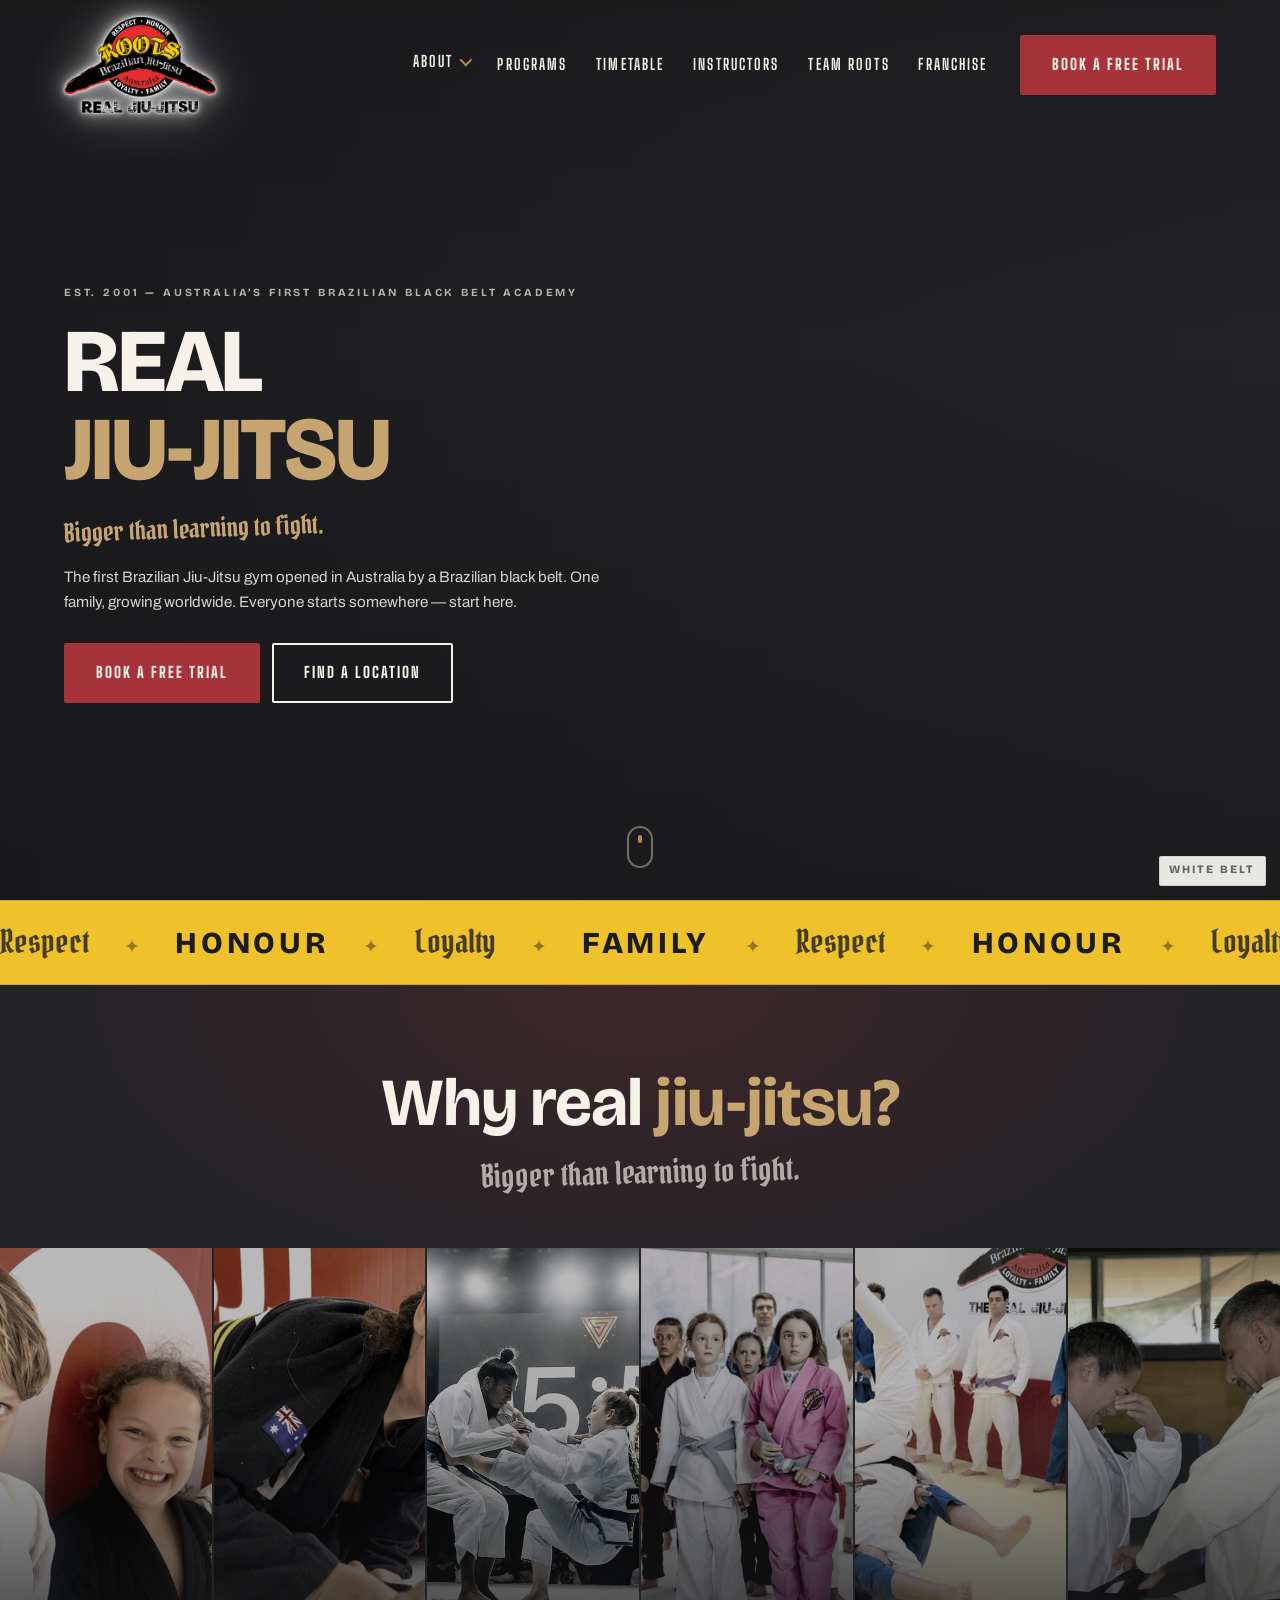
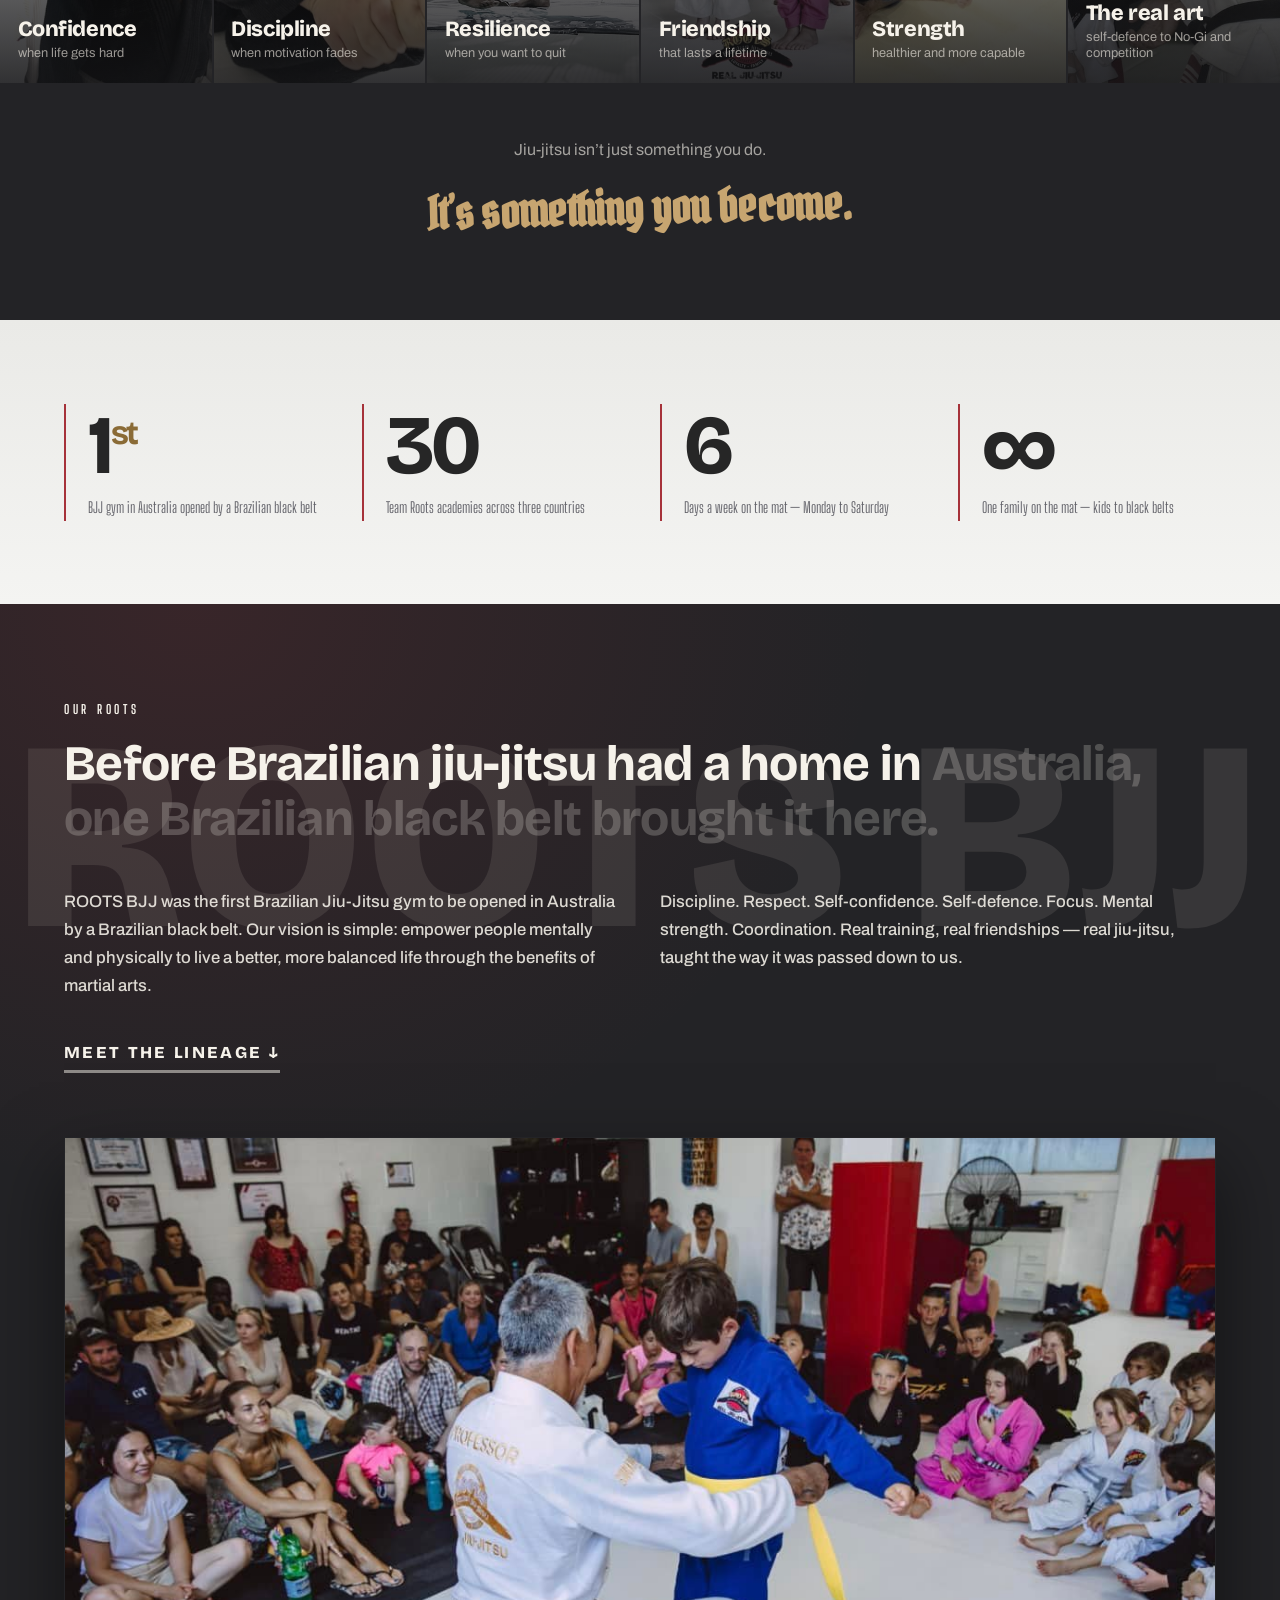
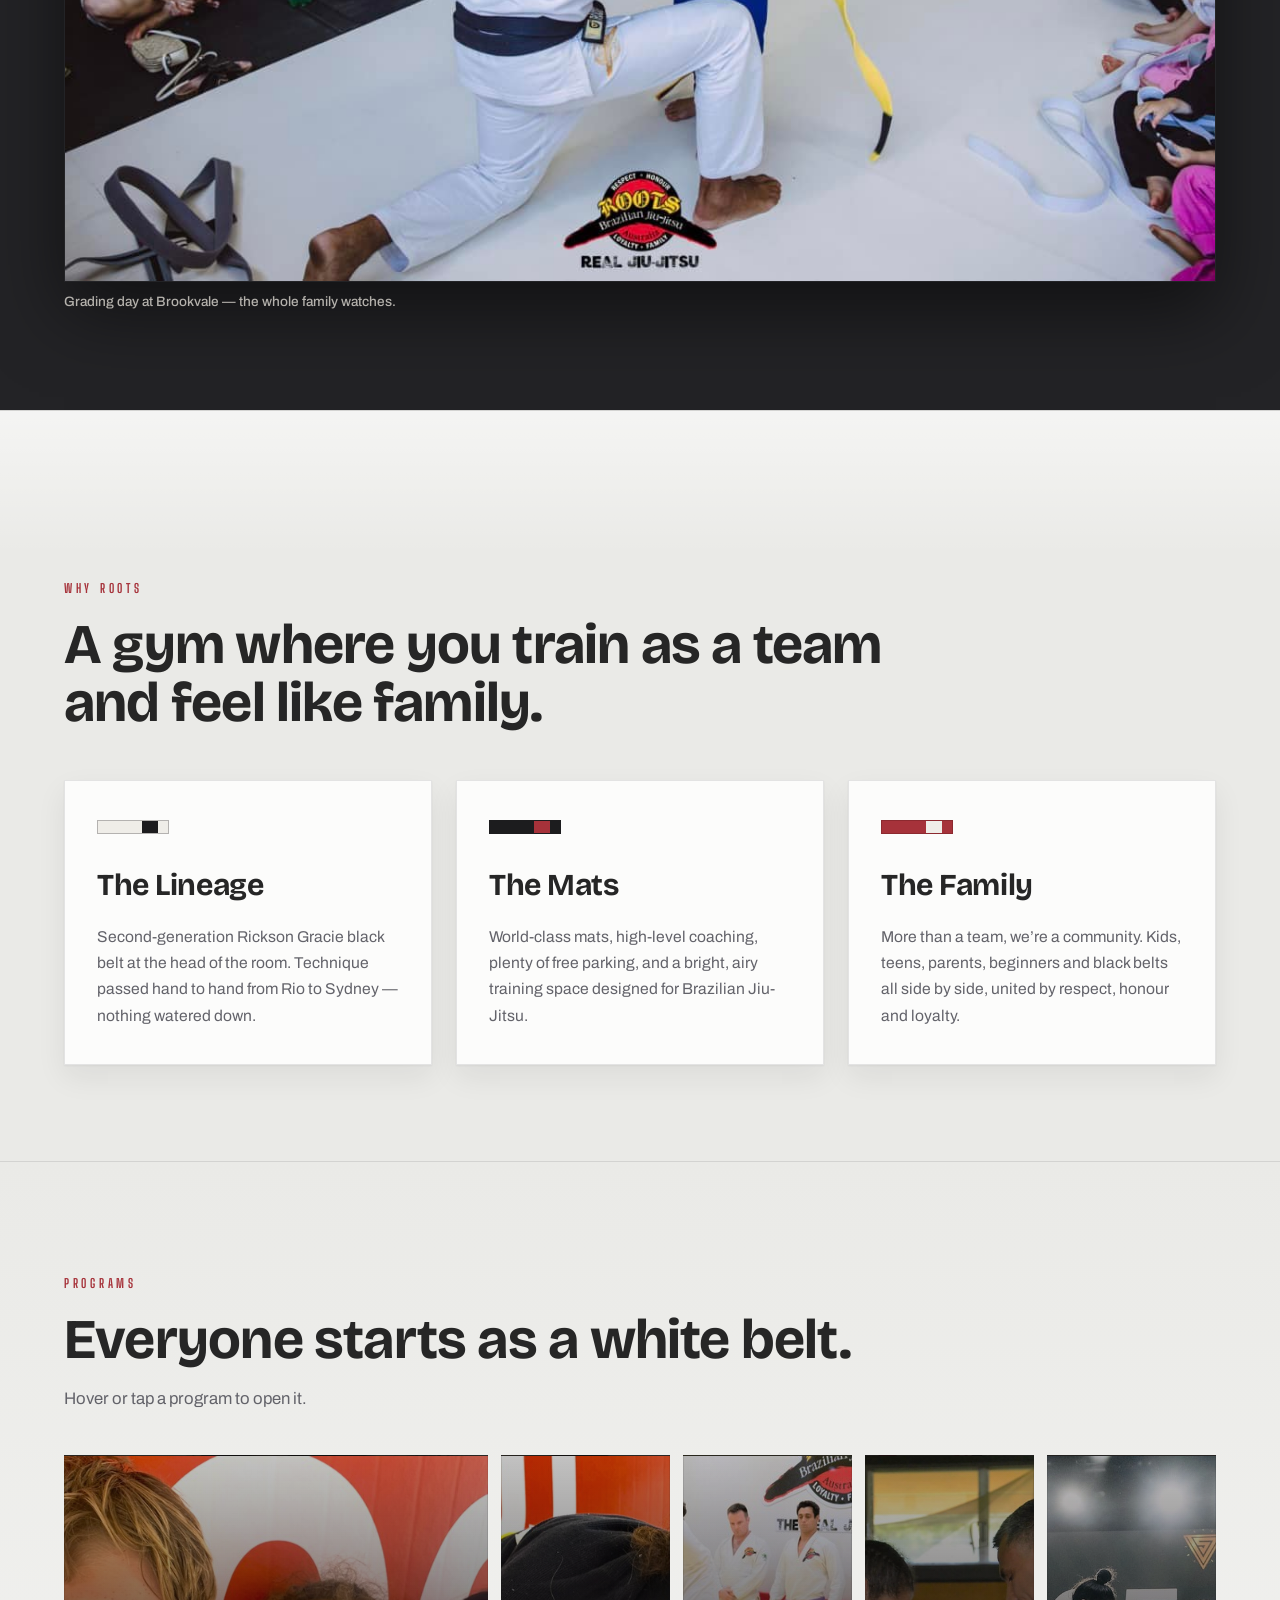
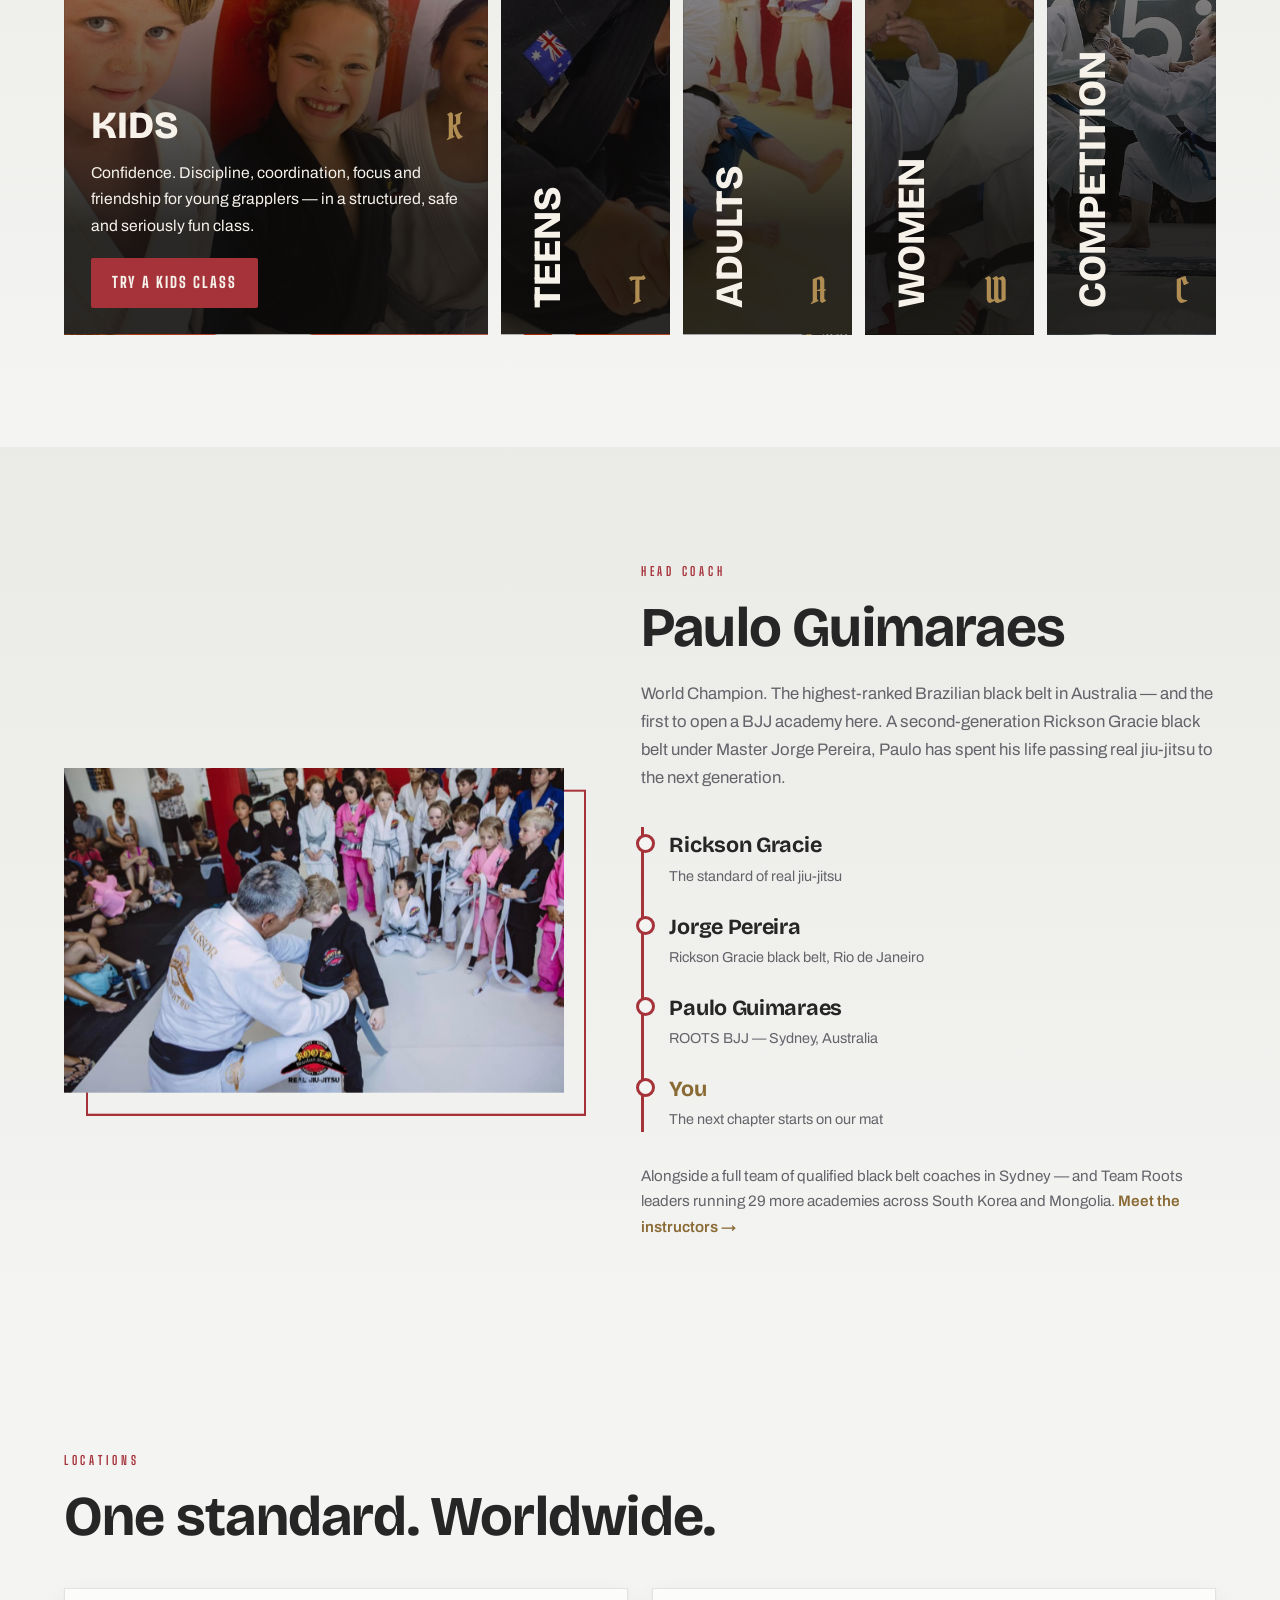
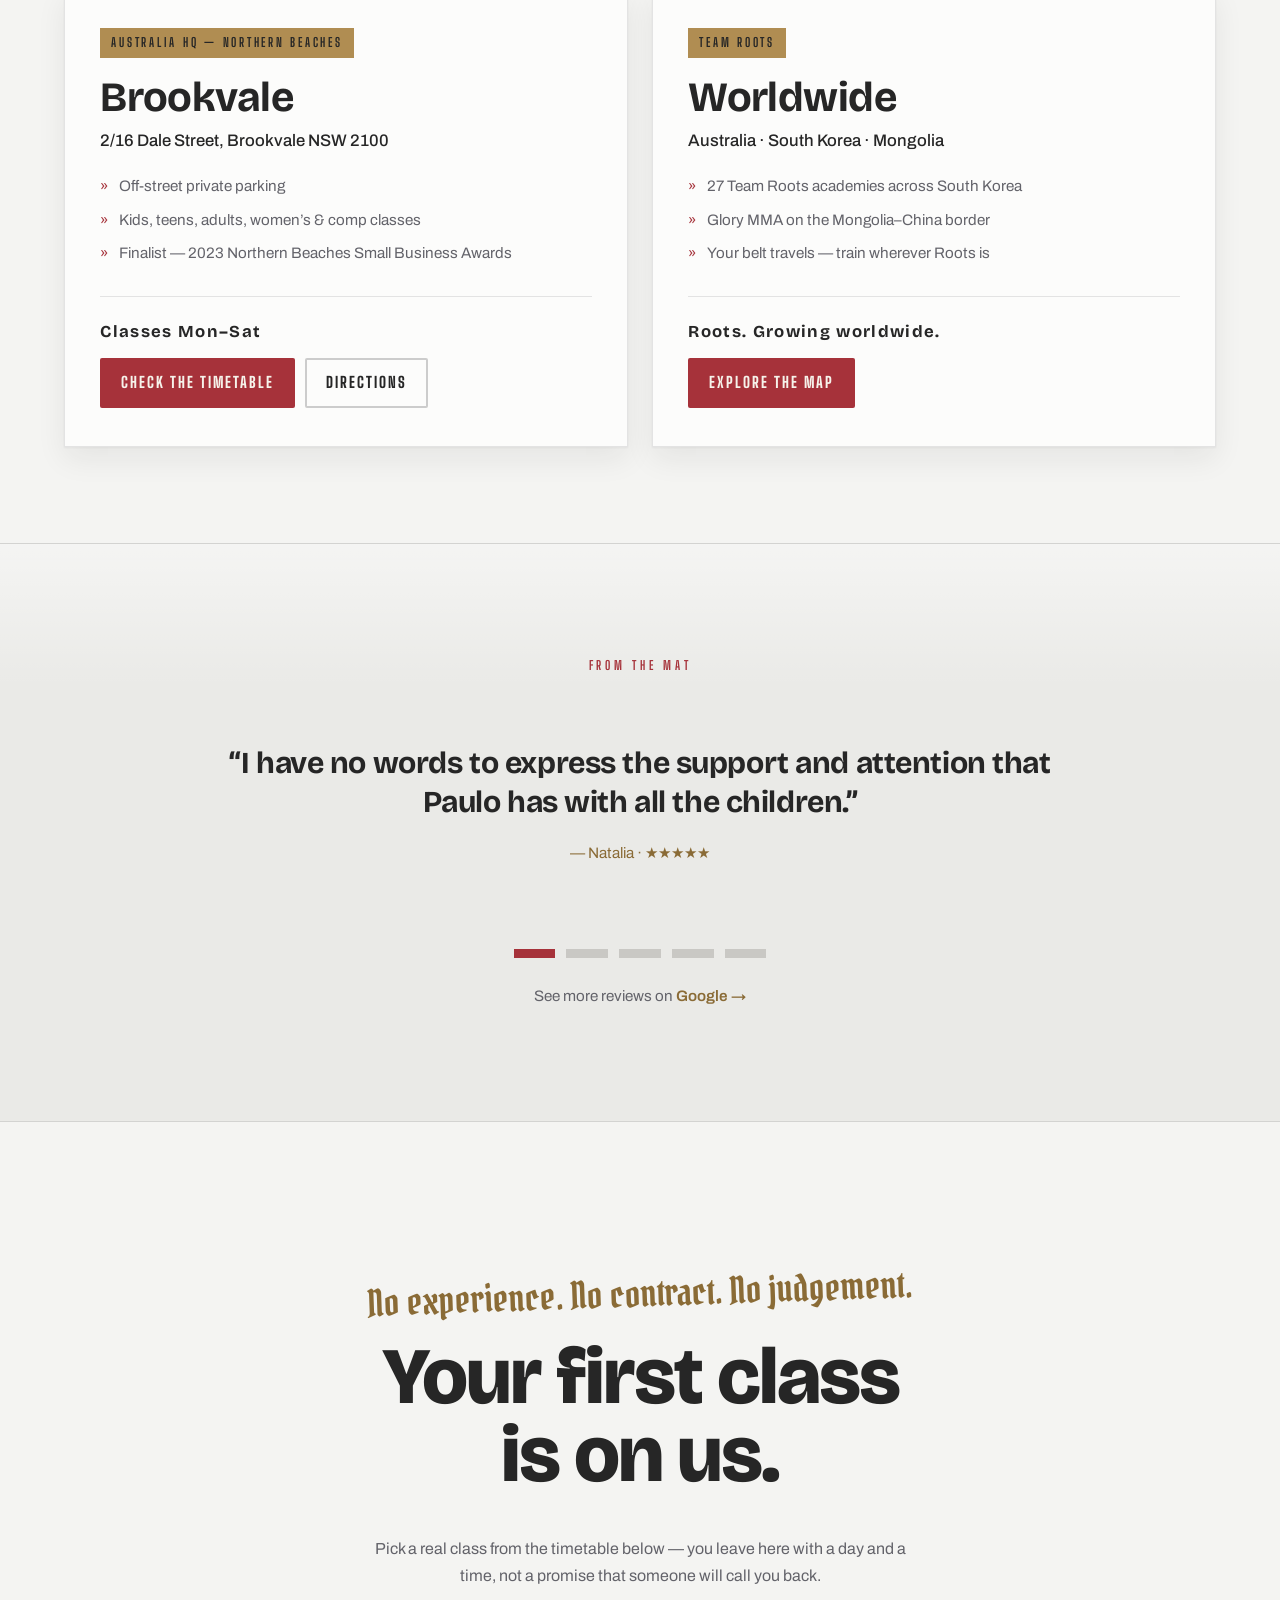
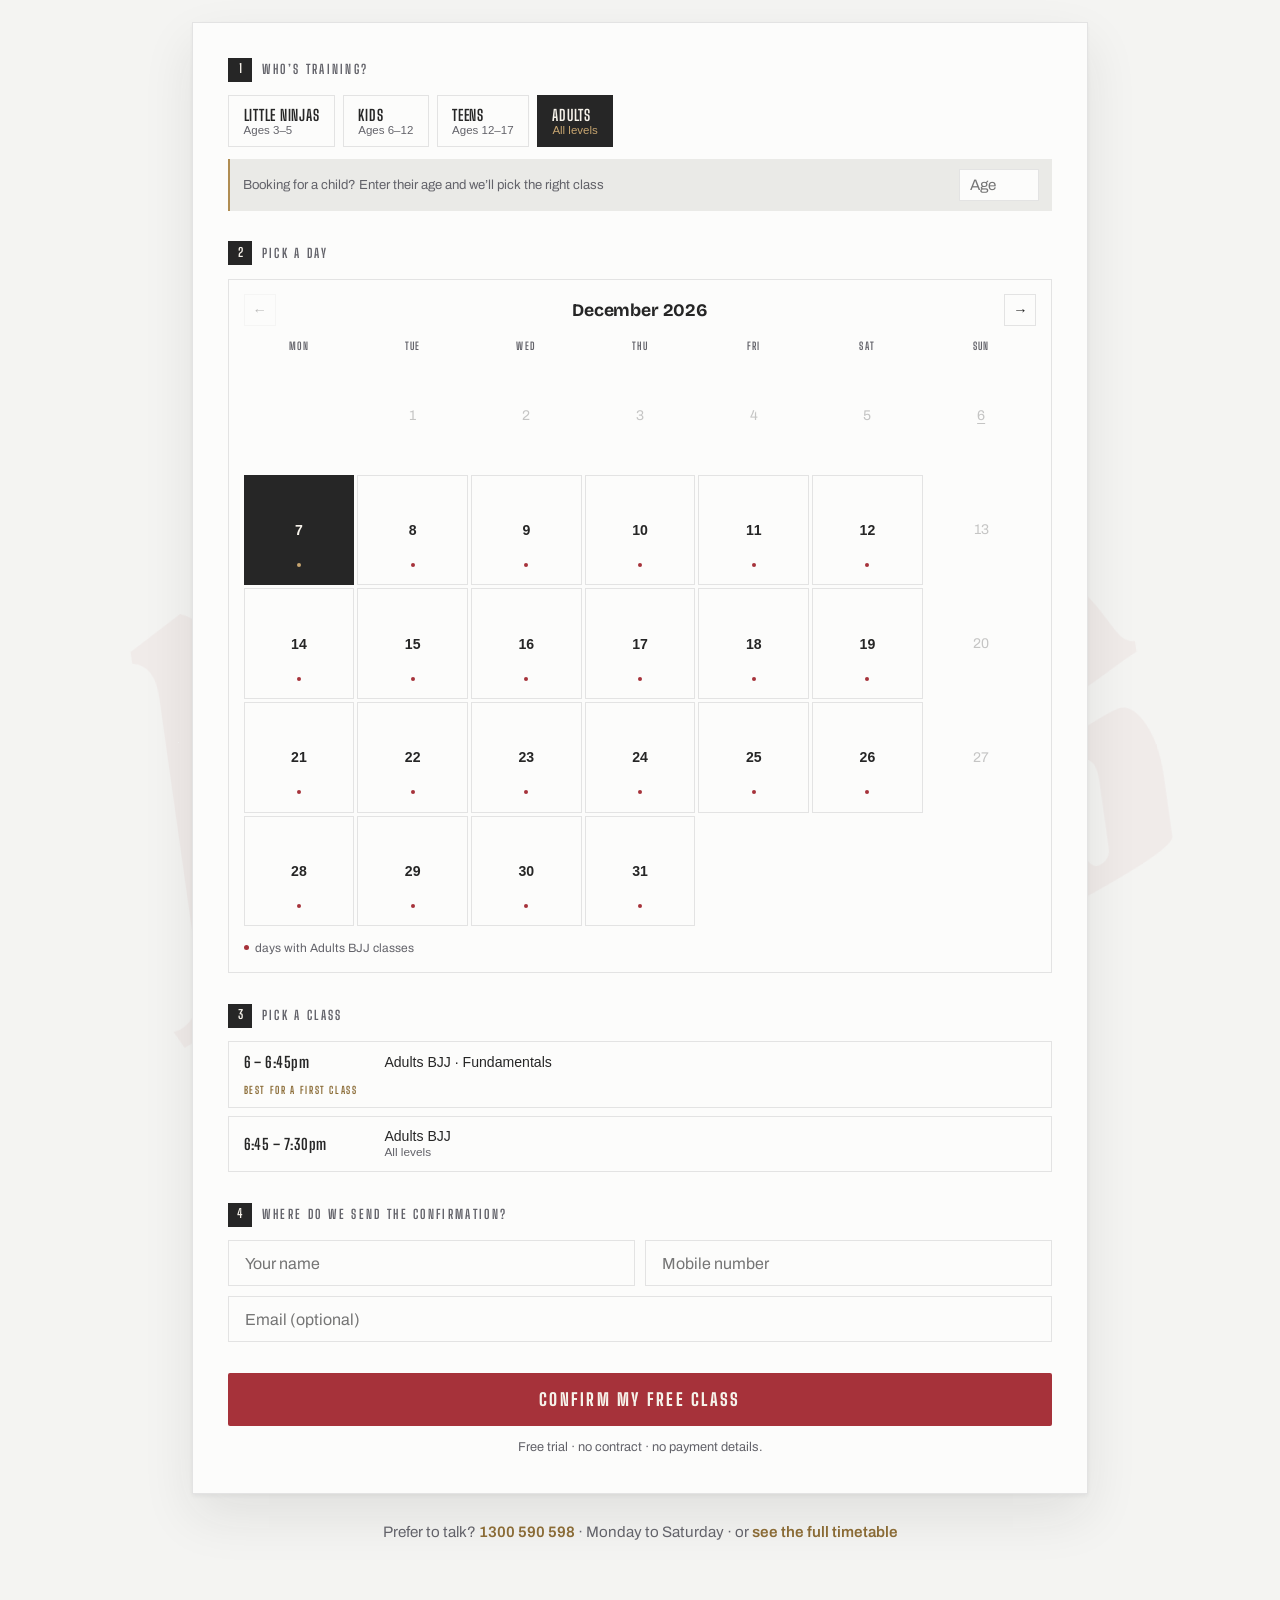
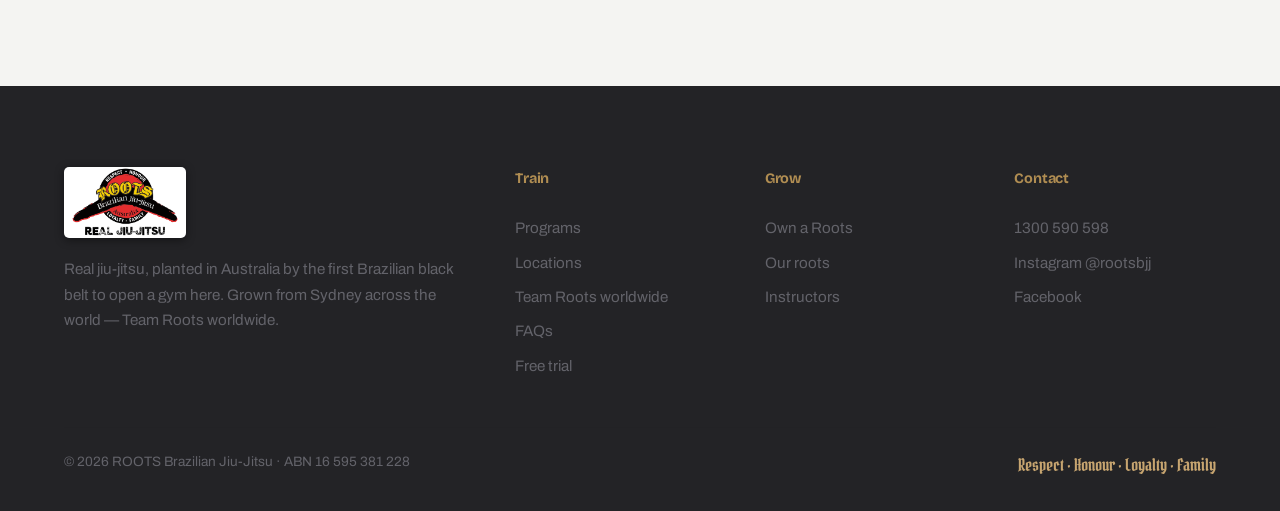
==== commit 73ea7ec9: "Booking engine no site com calendário ligado ao timetable - booking.js vira widget montável em qualq" ====
--- a/index.html
+++ b/index.html
@@ -36,6 +36,7 @@
       </div>
     </div>
     <a href="#programs">Programs</a>
+    <a href="timetable.html">Timetable</a>
     <a href="instructors.html">Instructors</a>
     <a href="academies.html">Team Roots</a>
     <a href="franchise.html">Franchise</a>
@@ -353,20 +354,13 @@
   <div class="trial__inner">
     <p class="trial__script reveal">No experience. No contract. No judgement.</p>
     <h2 class="trial__title reveal">Your first class<br>is on us.</h2>
-    <form class="trial__form reveal" id="trialForm" novalidate>
-      <div class="trial__row">
-        <label class="sr-only" for="f-name">Name</label>
-        <input id="f-name" name="name" type="text" placeholder="Your name" required autocomplete="name">
-        <label class="sr-only" for="f-email">Email</label>
-        <input id="f-email" name="email" type="email" placeholder="Email address" required autocomplete="email">
-      </div>
-      <div class="trial__row">
-        <button type="submit" class="btn btn--gold trial__submit">Book my free class</button>
-      </div>
-      <p class="trial__ok" id="trialOk" hidden>&#10003; Osu! We&rsquo;ll be in touch to lock in your first class.
-        Can&rsquo;t wait? Call <a href="tel:1300590598">1300 590 598</a>.</p>
-    </form>
-    <p class="trial__alt reveal">Prefer to talk? <a href="tel:1300590598">1300 590 598</a> &middot; Monday to Saturday</p>
+    <p class="trial__lead reveal">Pick a real class from the timetable below &mdash; you leave here with a
+      day and a time, not a promise that someone will call you back.</p>
+
+    <div class="trial__engine reveal" data-booking></div>
+
+    <p class="trial__alt reveal">Prefer to talk? <a href="tel:1300590598">1300 590 598</a> &middot;
+      Monday to Saturday &middot; or <a href="timetable.html">see the full timetable</a></p>
   </div>
 </section>
 
@@ -405,6 +399,8 @@
   </div>
 </footer>
 
+<script src="schedule.js"></script>
+<script src="booking.js"></script>
 <script src="app.js"></script>
 </body>
 </html>
--- a/styles.css
+++ b/styles.css
@@ -2195,6 +2195,217 @@
 /* clay on espresso is too close in value — brass carries the brand line */
 .footer__values { color: var(--gold-soft); }
 
+/* motor de agendamento dentro da seção de trial da home */
+.trial__lead {
+  max-width: 34rem; margin: 0 auto 2rem;
+  color: var(--smoke); font-size: 1rem;
+}
+.trial__engine {
+  margin: 0 auto; text-align: left;
+  background: #FCFCFB; border: 1px solid var(--line);
+  box-shadow: 0 2px 4px rgba(28,28,30,0.05), 0 22px 50px rgba(28,28,30,0.09);
+  padding: clamp(1.3rem, 3vw, 2.2rem);
+}
+.trial__engine .bk { max-width: none; }
+
+/* ═══ BOOKING WIDGET — calendário + aulas reais ═══════════════════ */
+.bk { max-width: 56rem; }
+.bk__step { margin-bottom: 1.9rem; }
+.bk__step.is-missing .bk__cal { outline: 2px solid var(--red); outline-offset: 6px; }
+.bk__step.is-missing .bk__legend::after {
+  content: 'pick a day and a class first';
+  margin-left: 0.7rem; color: var(--red);
+  font-size: 0.66rem; letter-spacing: 0.1em;
+}
+.bk__legend {
+  display: flex; align-items: center; gap: 0.6rem;
+  font-family: var(--font-label); font-weight: 700;
+  font-size: 0.8rem; letter-spacing: 0.18em; text-transform: uppercase;
+  color: var(--smoke); margin: 0 0 0.85rem;
+}
+.bk__legend i {
+  display: grid; place-items: center; font-style: normal;
+  width: 1.5rem; height: 1.5rem; flex: 0 0 auto;
+  background: var(--ink); color: var(--bone);
+  font-size: 0.78rem; letter-spacing: 0;
+}
+
+/* programas */
+.bk__progs { display: flex; gap: 0.5rem; flex-wrap: wrap; }
+.bk__prog {
+  cursor: pointer; text-align: left;
+  background: #FCFCFB; border: 1.5px solid var(--line);
+  padding: 0.6rem 0.9rem; transition: border-color 0.2s, background 0.2s;
+}
+.bk__prog b {
+  display: block; font-family: var(--font-label); font-weight: 700;
+  font-size: 0.95rem; letter-spacing: 0.05em; text-transform: uppercase; color: var(--ink);
+}
+.bk__prog span { display: block; font-size: 0.72rem; color: var(--smoke); }
+.bk__prog:hover { border-color: var(--line-firm); }
+.bk__prog.is-on { background: var(--ink); border-color: var(--ink); }
+.bk__prog.is-on b { color: var(--bone); }
+.bk__prog.is-on span { color: var(--gold-soft); }
+
+/* idade → programa */
+.bk__age {
+  display: flex; align-items: center; gap: 0.7rem; flex-wrap: wrap;
+  margin-top: 0.8rem; padding: 0.6rem 0.8rem;
+  background: var(--paper-2); border-left: 2px solid var(--gold);
+  transition: background 0.4s;
+}
+.bk__age.is-matched { background: var(--red-wash); border-left-color: var(--red); }
+.bk__age span { font-size: 0.82rem; color: var(--smoke); flex: 1 1 14rem; }
+.bk__age input {
+  width: 5rem; padding: 0.45rem 0.6rem;
+  background: #FCFCFB; border: 1px solid var(--line);
+  font-family: var(--font-body); font-size: 0.95rem; color: var(--ink);
+}
+
+/* calendário */
+.bk__cal { background: #FCFCFB; border: 1px solid var(--line); padding: 0.9rem; }
+.bk__calhead {
+  display: flex; align-items: center; justify-content: space-between;
+  margin-bottom: 0.7rem;
+}
+.bk__calhead strong {
+  font-family: var(--font-display); font-weight: 700;
+  font-size: 1.1rem; letter-spacing: -0.01em; color: var(--ink);
+}
+.bk__nav {
+  cursor: pointer; background: none; border: 1px solid var(--line);
+  width: 2rem; height: 2rem; color: var(--ink); font-size: 0.9rem;
+}
+.bk__nav:disabled { opacity: 0.3; cursor: default; }
+.bk__nav:not(:disabled):hover { background: var(--ink); color: var(--bone); border-color: var(--ink); }
+.bk__dow, .bk__grid { display: grid; grid-template-columns: repeat(7, 1fr); gap: 3px; }
+.bk__dow span {
+  text-align: center; padding-bottom: 0.35rem;
+  font-family: var(--font-label); font-weight: 700;
+  font-size: 0.66rem; letter-spacing: 0.12em; text-transform: uppercase; color: var(--smoke);
+}
+.bk__cell {
+  position: relative; aspect-ratio: 1; display: grid; place-items: center;
+  border: 1px solid transparent; background: none;
+  font-size: 0.88rem; color: var(--ink);
+}
+.bk__cell.is-blank { visibility: hidden; }
+.bk__cell.is-off { color: rgba(38,38,38,0.26); }
+.bk__cell.has { cursor: pointer; border-color: var(--line); font-weight: 600; }
+.bk__cell.has i {
+  position: absolute; bottom: 16%; width: 4px; height: 4px; border-radius: 50%;
+  background: var(--red);
+}
+.bk__cell.has em { display: none; }
+.bk__cell.has:hover { border-color: var(--line-firm); background: var(--paper-2); }
+.bk__cell.is-today { text-decoration: underline; text-underline-offset: 3px; }
+.bk__cell.is-on { background: var(--ink); border-color: var(--ink); color: var(--bone); }
+.bk__cell.is-on i { background: var(--gold-soft); }
+.bk__callegend {
+  display: flex; align-items: center; gap: 0.4rem;
+  margin: 0.7rem 0 0; font-size: 0.75rem; color: var(--smoke);
+}
+.bk__dot { width: 5px; height: 5px; border-radius: 50%; background: var(--red); display: inline-block; }
+
+/* trilha de dias (variante compacta) */
+.bk__strip { display: flex; gap: 0.4rem; overflow-x: auto; padding-bottom: 0.4rem; }
+.bk__sday {
+  flex: 0 0 auto; cursor: pointer; text-align: left;
+  background: #FCFCFB; border: 1.5px solid var(--line); padding: 0.5rem 0.75rem;
+}
+.bk__sday b {
+  display: block; font-family: var(--font-label); font-weight: 700;
+  font-size: 0.84rem; letter-spacing: 0.05em; text-transform: uppercase; color: var(--ink);
+}
+.bk__sday span { display: block; font-size: 0.66rem; color: var(--smoke); }
+.bk__sday.is-on { background: var(--ink); border-color: var(--ink); }
+.bk__sday.is-on b { color: var(--bone); }
+.bk__sday.is-on span { color: var(--gold-soft); }
+
+/* horários */
+.bk__slots { display: grid; gap: 0.45rem; }
+.bk__slot {
+  position: relative; cursor: pointer; text-align: left;
+  display: grid; grid-template-columns: 8rem 1fr; align-items: center; gap: 0.8rem;
+  background: #FCFCFB; border: 1.5px solid var(--line); padding: 0.7rem 0.9rem;
+  transition: border-color 0.2s, background 0.2s;
+}
+.bk__slot:hover { border-color: var(--line-firm); }
+.bk__slot.is-on { border-color: var(--red); background: var(--red-wash); }
+.bk__slot.is-on::after {
+  content: "\2713"; position: absolute; right: 0.9rem; top: 50%;
+  translate: 0 -50%; color: var(--red); font-weight: 700;
+}
+.bk__time {
+  font-family: var(--font-label); font-weight: 700;
+  font-size: 0.95rem; letter-spacing: 0.03em; color: var(--ink);
+}
+.bk__what { font-size: 0.88rem; color: var(--ink); line-height: 1.25; }
+.bk__what em { display: block; font-style: normal; font-size: 0.74rem; color: var(--smoke); }
+.bk__flag {
+  grid-column: 1 / -1;
+  font-family: var(--font-label); font-weight: 700;
+  font-size: 0.64rem; letter-spacing: 0.16em; text-transform: uppercase; color: var(--gold-ink);
+}
+.bk__hint, .bk__none { font-size: 0.84rem; color: var(--smoke); margin: 0.6rem 0 0; }
+.bk__hint { border-left: 2px solid var(--gold); padding-left: 0.7rem; }
+.bk__hint b { color: var(--ink); }
+.bk__hint button, .bk__none a {
+  background: none; border: 0; padding: 0; cursor: pointer; font: inherit;
+  color: var(--gold-ink); font-weight: 700; text-decoration: underline; text-underline-offset: 2px;
+}
+
+/* dados + envio */
+.bk__fields { display: grid; gap: 0.6rem; grid-template-columns: 1fr 1fr; }
+.bk__in {
+  background: #FCFCFB; border: 1px solid var(--line); color: var(--ink);
+  font-family: var(--font-body); font-size: 1rem; padding: 0.85rem 1rem; width: 100%;
+}
+.bk__in--wide { grid-column: 1 / -1; }
+.bk__in:focus { outline: 2px solid var(--gold); outline-offset: 1px; }
+.bk__summary {
+  background: var(--ink); color: var(--bone);
+  padding: 0.85rem 1rem; margin-bottom: 0.9rem; font-size: 0.95rem;
+}
+.bk__summary b { color: var(--gold-soft); }
+.bk__summary span { display: block; font-size: 0.78rem; color: rgba(246,242,234,0.6); margin-top: 0.15rem; }
+.bk__submit { width: 100%; border: 0; font-size: 1.08rem; padding: 1rem 1.5rem; }
+.bk__micro { font-size: 0.8rem; color: var(--smoke); margin-top: 0.7rem; text-align: center; }
+
+/* confirmação */
+.bk__done-kicker {
+  font-family: var(--font-script); font-size: 1.6rem; color: var(--gold-ink); rotate: -1.5deg;
+}
+.bk__ticket {
+  border: 1px solid var(--line); border-left: 4px solid var(--red);
+  background: var(--paper); padding: 1.1rem 1.2rem; margin: 0.8rem 0 1.4rem;
+}
+.bk__t-day {
+  font-family: var(--font-label); font-weight: 700;
+  font-size: 0.76rem; letter-spacing: 0.18em; text-transform: uppercase; color: var(--smoke);
+}
+.bk__t-time {
+  font-family: var(--font-display); font-weight: 800;
+  font-size: 2.1rem; line-height: 1.05; letter-spacing: -0.02em; color: var(--ink); margin: 0.15rem 0 0.3rem;
+}
+.bk__t-what { font-size: 0.95rem; color: var(--ink); }
+.bk__t-where { font-size: 0.82rem; color: var(--smoke); margin-top: 0.35rem; }
+.bk__next { list-style: none; display: grid; gap: 0.7rem; counter-reset: bk; }
+.bk__next li { padding-left: 1.9rem; position: relative; font-size: 0.95rem; color: var(--smoke); }
+.bk__next li b { color: var(--ink); }
+.bk__next li::before {
+  content: counter(bk); counter-increment: bk;
+  position: absolute; left: 0; top: 0;
+  font-family: var(--font-display); font-weight: 800; color: var(--red); font-size: 1.1rem;
+}
+.bk__done-acts { display: flex; gap: 0.6rem; flex-wrap: wrap; margin-top: 1.3rem; }
+
+@media (max-width: 620px) {
+  .bk__fields { grid-template-columns: 1fr; }
+  .bk__slot { grid-template-columns: 1fr; gap: 0.15rem; }
+  .bk__cell { font-size: 0.8rem; }
+}
+
 /* ═══ TIMETABLE — a semana inteira, alimentada por schedule.js ═════ */
 .tt { max-width: 82rem; margin: 0 auto; padding: clamp(2rem, 4vw, 3rem) var(--pad) clamp(3rem, 6vw, 4.5rem); }
 .tt__legend { display: flex; gap: 1.2rem; flex-wrap: wrap; margin-bottom: 1.8rem; }
